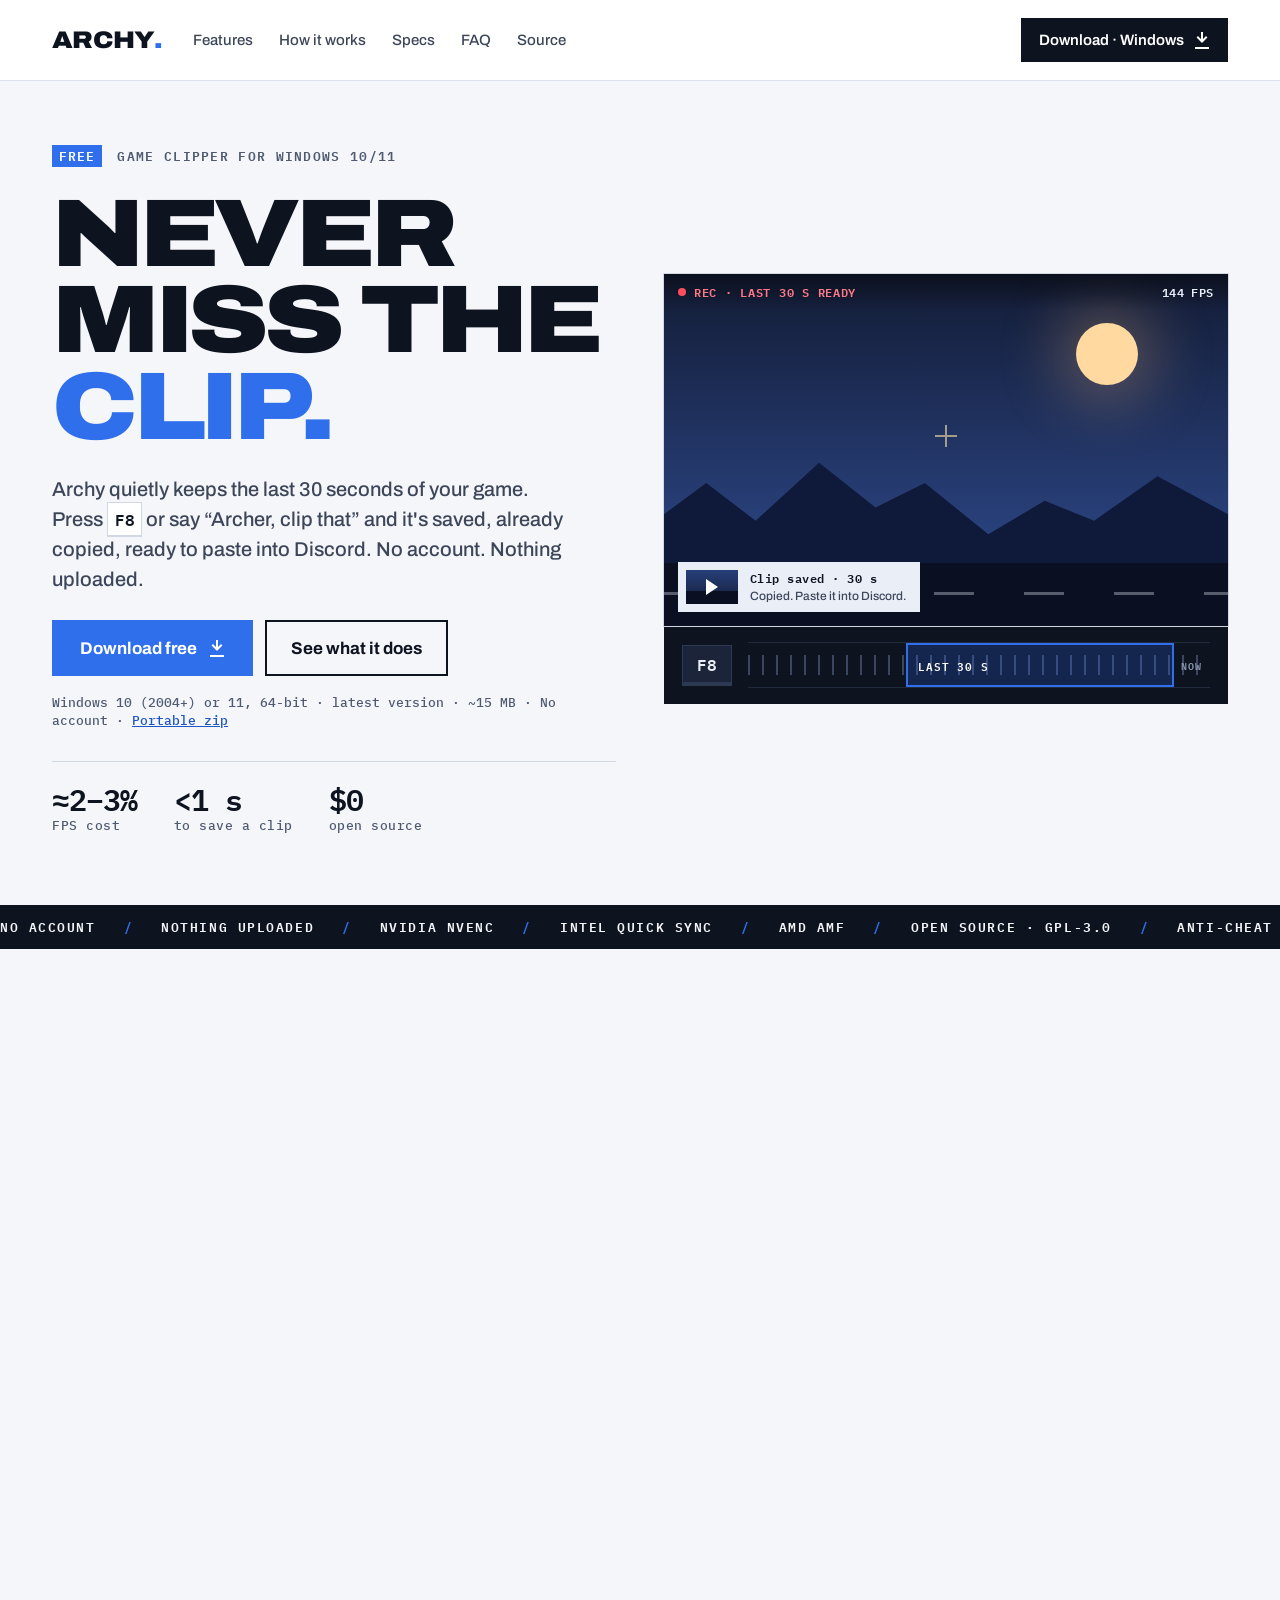
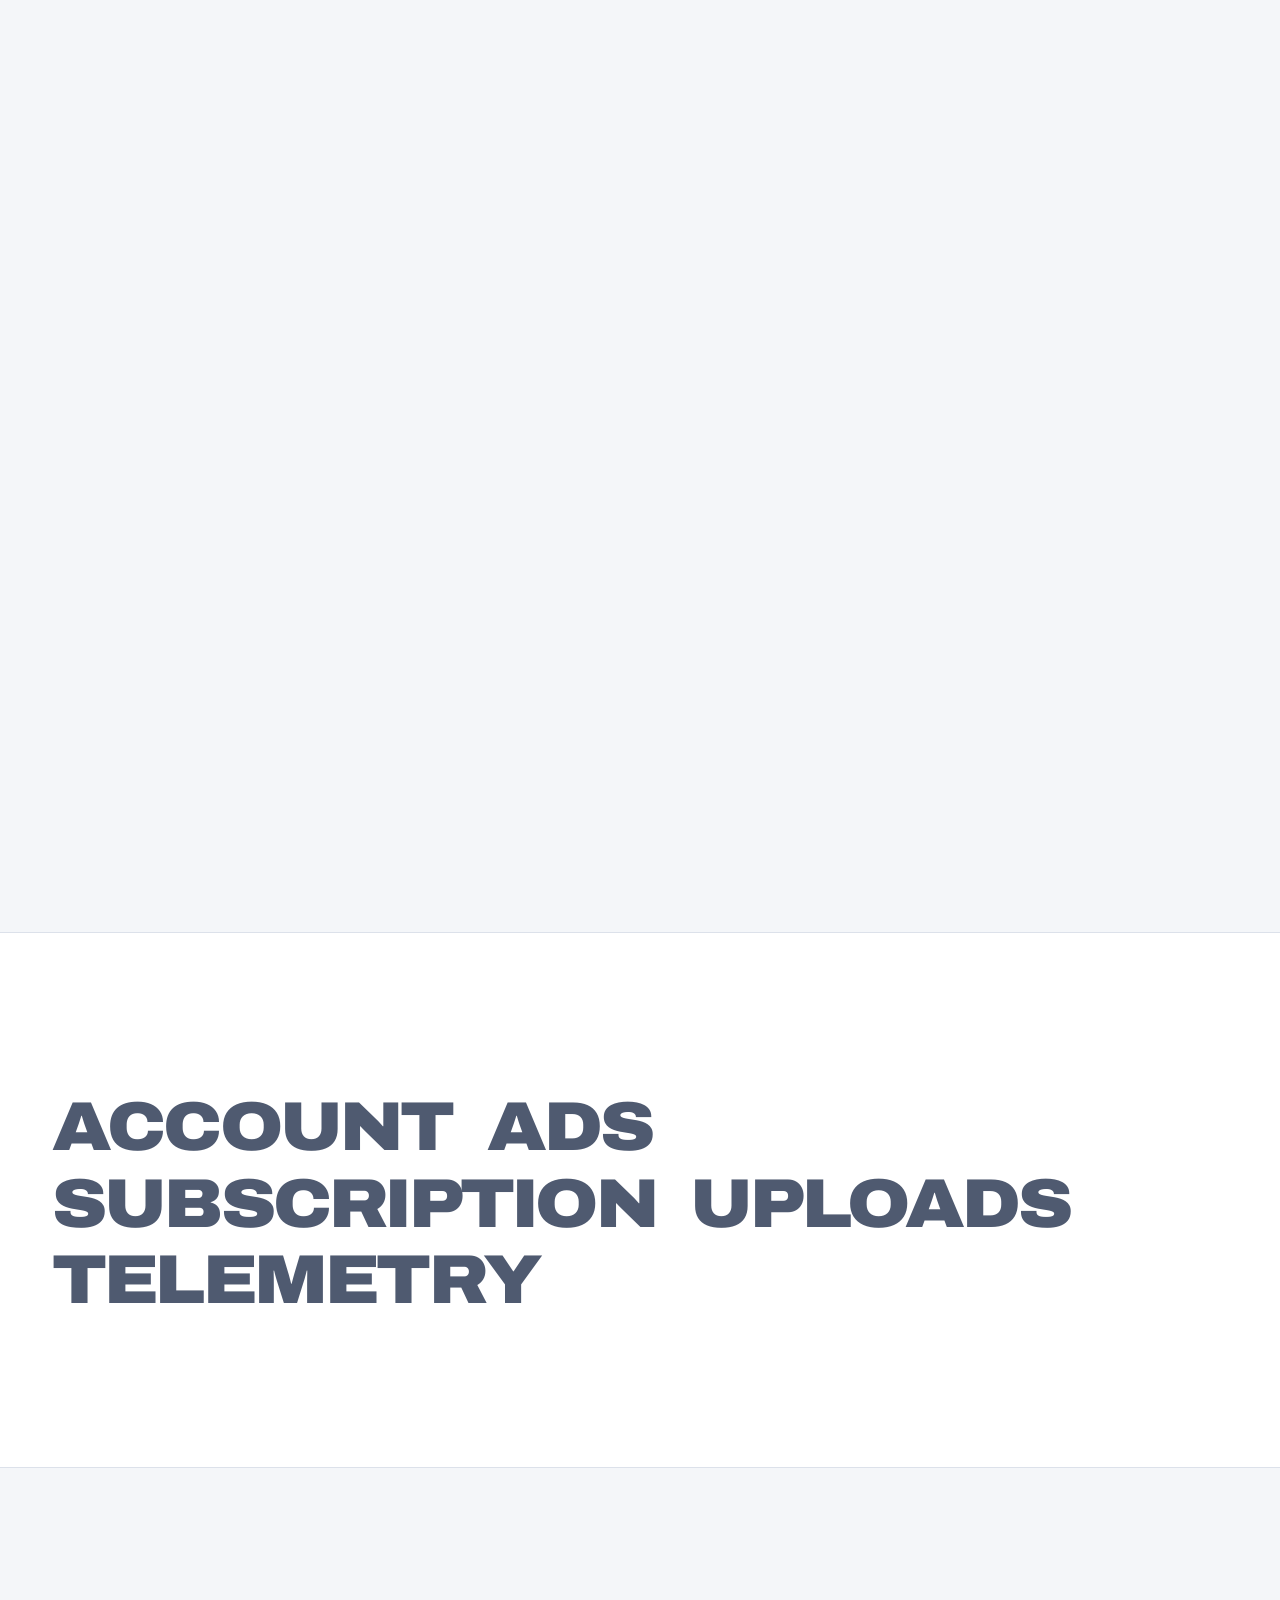
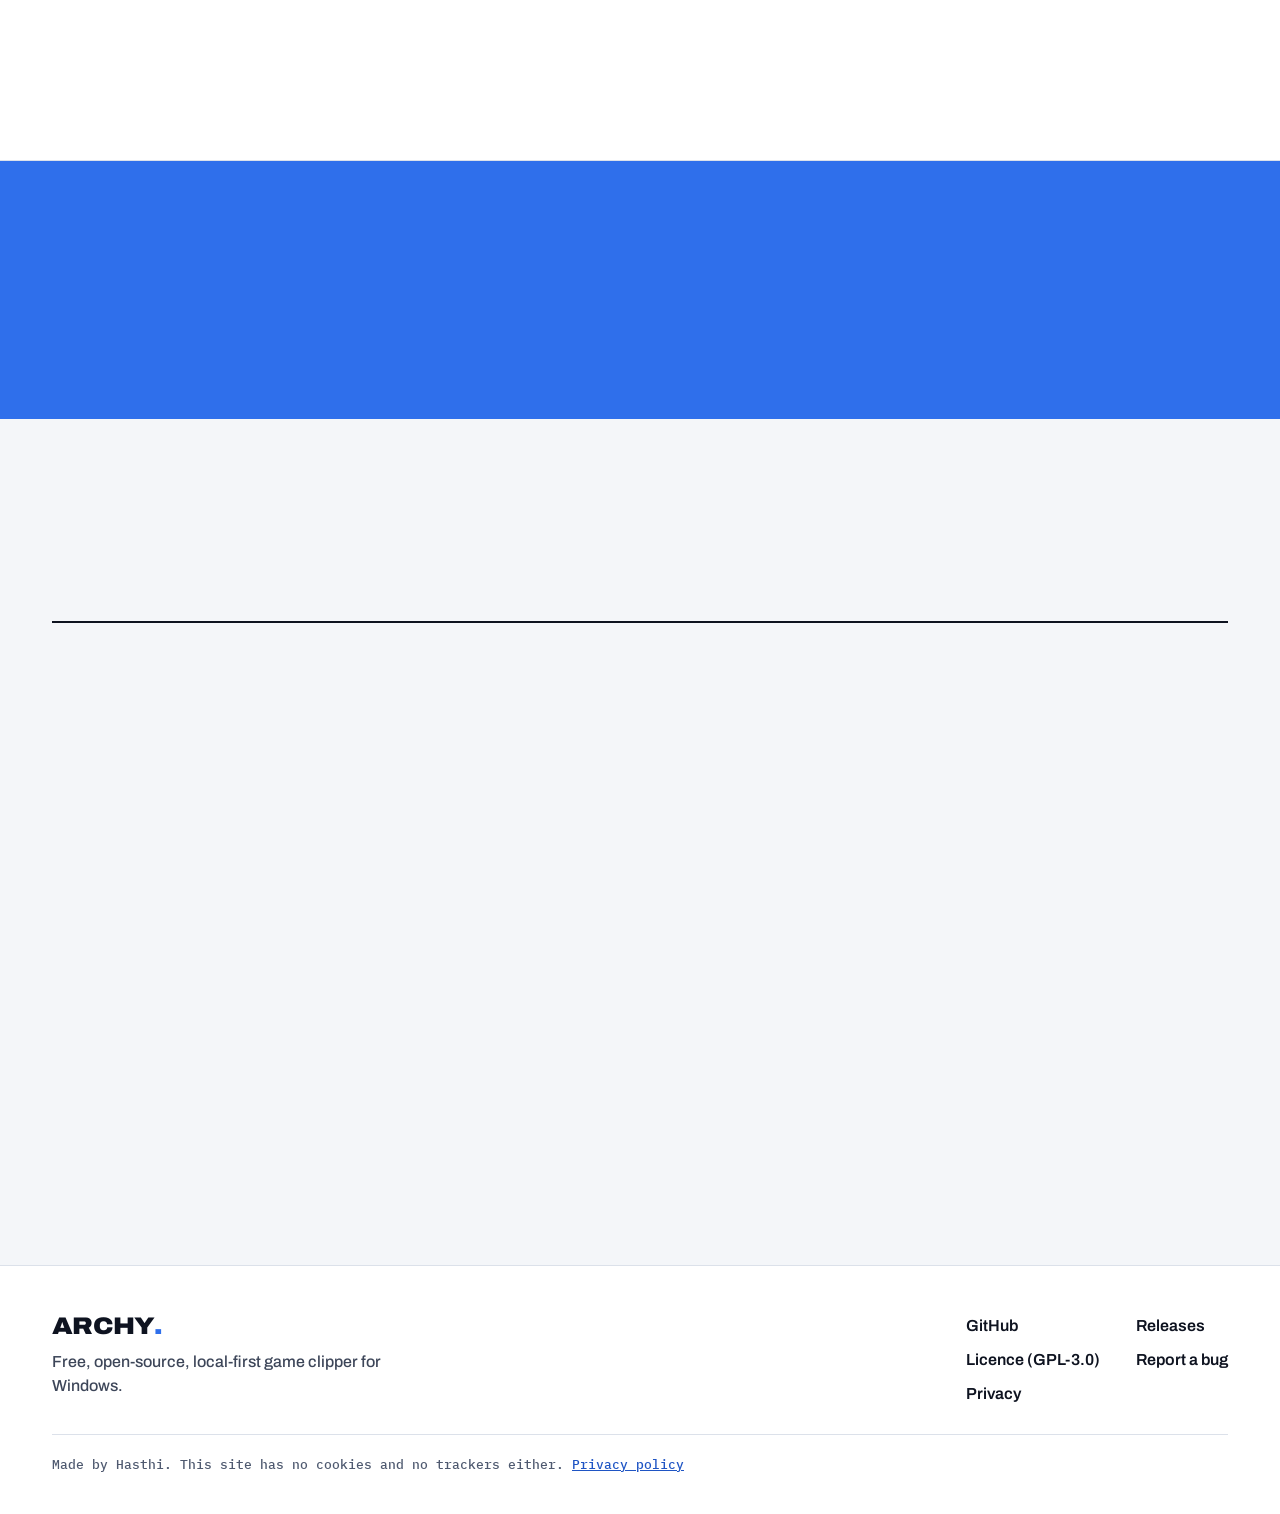
==== index.html @ 63e1d37c "Marketing rework: animated demo, bento features, latest-release download links" ====
<!doctype html>
<html lang="en">
<head>
<meta charset="utf-8">
<meta http-equiv="Content-Security-Policy" content="default-src 'none'; script-src 'self' 'sha256-3IkavdtO5Mq+YGf5caNuCgR/ZKGwYqYKxG7Av58xLno='; style-src 'self'; font-src 'self'; img-src 'self'; media-src 'self'; connect-src https://api.github.com; base-uri 'none'; form-action 'none'">
<meta name="referrer" content="strict-origin-when-cross-origin">
<meta name="viewport" content="width=device-width, initial-scale=1">
<title>Archy: free game clipper for Windows. Never miss the clip.</title>
<meta name="description" content="Archy keeps the last 30 seconds of your game ready to save. Press F8 or say “Archer, clip that”. Free and open source, no account, nothing uploaded, about 2–3% FPS cost.">
<link rel="canonical" href="https://hasthij.github.io/archy-site/">
<meta name="color-scheme" content="light dark">
<meta name="theme-color" content="#FFFFFF" media="(prefers-color-scheme: light)">
<meta name="theme-color" content="#0E1320" media="(prefers-color-scheme: dark)">
<link rel="icon" href="favicon.ico" sizes="any">
<link rel="icon" href="icon.png" type="image/png">
<link rel="apple-touch-icon" href="icon.png">
<meta property="og:type" content="website">
<meta property="og:site_name" content="Archy">
<meta property="og:title" content="Archy: never miss the clip">
<meta property="og:description" content="Free, open-source game clipper for Windows. Press F8 to save the last 30 seconds. No account, no uploads.">
<meta property="og:url" content="https://hasthij.github.io/archy-site/">
<meta property="og:image" content="https://hasthij.github.io/archy-site/og.png">
<meta property="og:image:width" content="1200">
<meta property="og:image:height" content="630">
<meta property="og:image:alt" content="ARCHY. Zero frames lost. Free game clipper for Windows.">
<meta name="twitter:card" content="summary_large_image">
<meta name="robots" content="index, follow">
<link rel="preload" href="fonts/archivo-latin-var.woff2" as="font" type="font/woff2" crossorigin>
<link rel="preload" href="fonts/ibm-plex-mono-latin-600.woff2" as="font" type="font/woff2" crossorigin>
<link rel="stylesheet" href="styles.css">
<script type="application/ld+json">{"@context":"https://schema.org","@type":"SoftwareApplication","name":"Archy","description":"Free, open-source, local-first game clipper for Windows. Press F8 or say a phrase to save the last 30 seconds of gameplay, encoded on the graphics chip's own video engine.","applicationCategory":"MultimediaApplication","operatingSystem":"Windows 10 version 2004 or newer, 64-bit","url":"https://hasthij.github.io/archy-site/","downloadUrl":"https://github.com/hasthij/Archy/releases/latest/download/Archy-Setup.exe","fileSize":"15MB","license":"https://www.gnu.org/licenses/gpl-3.0.html","isAccessibleForFree":true,"offers":{"@type":"Offer","price":"0","priceCurrency":"USD"},"author":{"@type":"Person","name":"Hasthi"},"codeRepository":"https://github.com/hasthij/Archy","image":"https://hasthij.github.io/archy-site/og.png"}</script>
<script src="main.js" defer></script>
</head>
<body>
<a class="skip" href="#main">Skip to content</a>

<header class="site-header">
  <div class="wrap site-header__inner">
    <a class="wordmark" href="#top" aria-label="Archy, back to top">ARCHY<span class="wordmark__dot">.</span></a>
    <nav class="site-nav" aria-label="Main">
      <a href="#features">Features</a>
      <a href="#steps">How it works</a>
      <a href="#specs">Specs</a>
      <a href="#faq">FAQ</a>
      <a href="https://github.com/hasthij/Archy">Source</a>
    </nav>
    <a class="btn btn--ink btn--sm" href="https://github.com/hasthij/Archy/releases/latest/download/Archy-Setup.exe">
      <span class="btn__label">Download<span class="hide-sm"> · Windows</span></span>
      <span class="btn__icon" aria-hidden="true"><svg viewBox="0 0 16 16"><path d="M8 2v8M4 6.5 8 10.5l4-4"/></svg><svg viewBox="0 0 16 16"><path d="M8 2v8M4 6.5 8 10.5l4-4"/></svg><i></i></span>
    </a>
  </div>
  <div class="progress" aria-hidden="true"></div>
</header>

<main id="main">

  <!-- Hero -->
  <section class="hero wrap" id="top" aria-labelledby="hero-title">
    <div class="hero__copy">
      <p class="eyebrow hero__in hero__in--1"><span class="pill">FREE</span> GAME CLIPPER FOR WINDOWS 10/11</p>
      <h1 class="hero__title" id="hero-title">
        <span class="line"><span>Never</span></span>
        <span class="line"><span>miss the</span></span>
        <span class="line"><span class="accent-text">clip.</span></span>
      </h1>
      <p class="hero__lede hero__in hero__in--2">Archy quietly keeps the last 30 seconds of your game. Press <kbd>F8</kbd> or say “Archer, clip that” and it's saved, already copied, ready to paste into Discord. No account. Nothing uploaded.</p>
      <div class="hero__actions hero__in hero__in--3">
        <a class="btn btn--accent btn--lg" href="https://github.com/hasthij/Archy/releases/latest/download/Archy-Setup.exe">
          <span class="btn__label">Download free</span>
          <span class="btn__icon" aria-hidden="true"><svg viewBox="0 0 16 16"><path d="M8 2v8M4 6.5 8 10.5l4-4"/></svg><svg viewBox="0 0 16 16"><path d="M8 2v8M4 6.5 8 10.5l4-4"/></svg><i></i></span>
        </a>
        <a class="btn btn--outline btn--lg" href="#features"><span class="btn__label">See what it does</span></a>
      </div>
      <p class="hero__meta hero__in hero__in--4">Windows 10 (2004+) or 11, 64-bit · <span data-latest="version">latest version</span> · <span data-latest="exe-size">~15 MB</span> · No account · <a href="https://github.com/hasthij/Archy/releases/latest" data-asset="zip">Portable zip</a> <span data-latest="zip-size"></span></p>
      <ul class="hero__proof hero__in hero__in--4" aria-label="At a glance">
        <li><b>≈2–3%</b><span>FPS cost</span></li>
        <li><b>&lt;1 s</b><span>to save a clip</span></li>
        <li><b>$0</b><span>open source</span></li>
      </ul>
    </div>

    <figure class="demo" data-live aria-labelledby="demo-caption">
      <div class="demo__screen">
        <div class="demo__game" aria-hidden="true">
          <div class="demo__sky"></div>
          <div class="demo__hills"><svg viewBox="0 0 800 120" preserveAspectRatio="none"><path d="M0 120V70l60-28 70 34 90-52 80 40 70-22 90 46 80-30 70 18 90-40 100 34V120Z"/></svg><svg viewBox="0 0 800 120" preserveAspectRatio="none"><path d="M0 120V70l60-28 70 34 90-52 80 40 70-22 90 46 80-30 70 18 90-40 100 34V120Z"/></svg></div>
          <div class="demo__floor"><i></i></div>
          <span class="demo__cross"></span>
        </div>
        <div class="demo__bar" aria-hidden="true">
          <span class="demo__rec"><i></i>REC · LAST 30 S READY</span>
          <span class="demo__fps"><span>14</span><span class="fps__roll"><span class="fps__col"><span>4</span><span>3</span><span>4</span><span>2</span><span>4</span></span></span> FPS</span>
        </div>
        <i class="demo__flash" aria-hidden="true"></i>
        <div class="demo__toast" aria-hidden="true">
          <span class="demo__thumb"><i></i></span>
          <span class="demo__toast-text"><b>Clip saved · 30 s</b><span>Copied. Paste it into Discord.</span></span>
        </div>
      </div>
      <div class="demo__rail" aria-hidden="true">
        <span class="demo__key"><kbd>F8</kbd></span>
        <div class="demo__buffer">
          <div class="demo__ticks"></div>
          <span class="demo__window"><span>LAST 30 S</span></span>
          <span class="demo__now">NOW</span>
        </div>
      </div>
      <figcaption id="demo-caption" class="sr-only">Animation: a game runs at about 144 FPS while Archy keeps the last 30 seconds in memory. Pressing F8 saves those seconds as a clip and copies it, ready to paste into Discord.</figcaption>
    </figure>
  </section>

  <!-- Ticker -->
  <div class="ticker" aria-hidden="true" data-live>
    <div class="ticker__track">
      <span>NO ACCOUNT</span><span>NOTHING UPLOADED</span><span>NVIDIA NVENC</span><span>INTEL QUICK SYNC</span><span>AMD AMF</span><span>OPEN SOURCE · GPL-3.0</span><span>ANTI-CHEAT SAFE</span><span>UP TO 144 FPS</span>
      <span>NO ACCOUNT</span><span>NOTHING UPLOADED</span><span>NVIDIA NVENC</span><span>INTEL QUICK SYNC</span><span>AMD AMF</span><span>OPEN SOURCE · GPL-3.0</span><span>ANTI-CHEAT SAFE</span><span>UP TO 144 FPS</span>
    </div>
  </div>

  <!-- Features -->
  <section class="wrap section" id="features" aria-labelledby="features-title">
    <div class="section__head" data-reveal>
      <p class="eyebrow">WHAT YOU GET</p>
      <h2 class="section__title" id="features-title">Everything a clipper should do. <span class="muted">Nothing it shouldn't.</span></h2>
    </div>

    <div class="bento">
      <!-- Performance -->
      <article class="card card--dark card--wide" data-reveal data-live>
        <div class="card__copy">
          <p class="eyebrow eyebrow--dark">PERFORMANCE</p>
          <h3 class="card__title">Zero frames lost.</h3>
          <p>Archy records on your graphics chip's own video engine (NVIDIA NVENC, Intel Quick Sync or AMD AMF), keeps off the cores your game uses, and records nothing when no game is running.</p>
          <p class="stat"><b>≈2–3%</b><span>FPS cost, measured in Roblox on an Intel iGPU</span></p>
        </div>
        <div class="trace" aria-hidden="true">
          <svg class="trace__lines" viewBox="0 0 560 150" preserveAspectRatio="none">
            <line class="trace__grid" x1="0" y1="37.5" x2="560" y2="37.5"/>
            <line class="trace__grid" x1="0" y1="112.5" x2="560" y2="112.5"/>
            <polyline class="trace__alone" points="0,66.0 10,70.8 20,69.2 30,62.5 40,62.2 50,62.5 60,67.6 70,63.2 80,70.5 90,69.6 100,75.3 110,73.7 120,63.5 130,66.0 140,64.1 150,70.5 160,69.2 170,62.5 180,71.2 190,66.0 200,68.0 210,72.8 220,65.1 230,68.9 240,71.8 250,75.3 260,67.3 270,63.8 280,62.2 290,72.4 300,74.0 310,71.5 320,69.9 330,73.4 340,68.3 350,62.5 360,70.5 370,73.1 380,67.0 390,61.9 400,63.8 410,62.5 420,63.5 430,67.0 440,62.8 450,69.2 460,73.1 470,65.4 480,66.7 490,75.0 500,64.1 510,64.8 520,69.9 530,61.6 540,66.7 550,75.0 560,68.9"/>
            <polyline class="trace__archy" points="0,77.9 10,81.7 20,82.4 30,76.9 40,76.0 50,73.7 60,84.6 70,75.6 80,88.1 90,83.3 100,86.2 110,86.5 120,75.0 130,82.7 140,79.2 150,84.0 160,80.4 170,74.7 180,84.9 190,81.1 200,80.8 210,88.8 220,80.1 230,86.2 240,84.6 250,86.8 260,84.0 270,77.9 280,77.9 290,87.2 300,86.8 310,86.5 320,83.6 330,91.3 340,84.0 350,78.5 360,88.8 370,85.9 380,82.7 390,76.0 400,75.3 410,78.8 420,76.0 430,84.3 440,76.6 450,86.5 460,90.4 470,79.2 480,84.0 490,86.8 500,76.3 510,79.2 520,82.4 530,75.3 540,81.7 550,91.0 560,84.3"/>
          </svg>
          <div class="trace__cover"><i class="trace__scan"></i></div>
          <div class="trace__legend"><span><i class="key key--alone"></i>Game alone</span><span><i class="key key--archy"></i>With Archy recording</span></div>
        </div>
      </article>

      <!-- Voice -->
      <article class="card" data-reveal data-live>
        <p class="eyebrow">VOICE CLIPPING</p>
        <h3 class="card__title">Hands busy? Just say it.</h3>
        <div class="voice" aria-hidden="true">
          <div class="voice__wave"><i></i><i></i><i></i><i></i><i></i><i></i><i></i><i></i><i></i><i></i><i></i><i></i><i></i><i></i></div>
          <p class="voice__words"><span>“Archer,</span> <span>clip</span> <span>that”</span></p>
          <span class="voice__ok">HEARD · CLIP SAVED</span>
        </div>
        <p>On-device keyword spotting that calibrates to how <em>you</em> say it, with a live test and a confidence rating. Your voice never leaves your PC.</p>
      </article>

      <!-- Audio -->
      <article class="card" data-reveal data-live>
        <p class="eyebrow">AUDIO</p>
        <h3 class="card__title">Every sound on its own track.</h3>
        <ul class="meters" aria-label="Audio tracks">
          <li><span>Everything</span><i></i></li>
          <li><span>Game</span><i></i></li>
          <li><span>Discord</span><i></i></li>
          <li><span>Your mic</span><i></i></li>
          <li><span>Other apps</span><i></i></li>
        </ul>
        <p>Game, Discord, your mic and other apps are saved separately, so you can turn your friends down later without losing the game.</p>
      </article>

      <!-- Discord -->
      <article class="card" data-reveal data-live>
        <p class="eyebrow">DISCORD-READY</p>
        <h3 class="card__title">Paste it straight in.</h3>
        <div class="size" aria-hidden="true">
          <div class="size__row"><span>clip.mp4</span><span class="size__num"><span class="size__a">19 MB</span><span class="size__b">≤ 10 MB</span></span></div>
          <div class="size__bar"><i></i><span class="size__limit"></span></div>
          <span class="size__btn">Discord copy</span>
        </div>
        <p>Every new clip is copied the moment it saves. Too big for Discord's free 10 MB limit? One click makes a copy that fits.</p>
      </article>

      <!-- Fullscreen -->
      <article class="card" data-reveal data-live>
        <p class="eyebrow">CAPTURE</p>
        <h3 class="card__title">Even exclusive fullscreen.</h3>
        <div class="cap" aria-hidden="true">
          <span class="cap__auto">AUTO</span>
          <span class="cap__opts"><span class="cap__a">Windows Graphics Capture</span><span class="cap__b">Desktop Duplication</span></span>
        </div>
        <p>Auto picks the right capture for each game, including exclusive-fullscreen ones like Minecraft, and stays with the game when you alt-tab.</p>
      </article>

      <!-- Editor -->
      <article class="card card--wide card--editor" data-reveal data-live>
        <div class="card__copy">
          <p class="eyebrow">BUILT-IN EDITOR</p>
          <h3 class="card__title">Trim it, caption it, send it.</h3>
          <p>Cut out the waiting, split and rearrange parts, add text, images, drawings or music, balance each audio source, then export an MP4, GIF or MP3, or copy it to the clipboard. With undo, of course.</p>
        </div>
        <div class="tl" aria-hidden="true">
          <div class="tl__ruler"><span>0:00</span><span>0:10</span><span>0:20</span><span>0:30</span></div>
          <div class="tl__track tl__track--video"><span class="tl__clip"><i class="tl__handle"></i><i class="tl__handle tl__handle--r"></i></span></div>
          <div class="tl__track"><span class="tl__item tl__item--text">TEXT · “1v4 CLUTCH”</span></div>
          <div class="tl__track"><span class="tl__item tl__item--music">MUSIC</span></div>
          <i class="tl__head"></i>
          <div class="tl__export"><span>MP4</span><span>GIF</span><span>MP3</span><span>COPY</span></div>
        </div>
      </article>

      <!-- Private -->
      <article class="card" data-reveal>
        <p class="eyebrow">PRIVATE</p>
        <h3 class="card__title">Yours alone. Anti-cheat safe.</h3>
        <svg class="card__icon" viewBox="0 0 48 48" aria-hidden="true"><rect x="9" y="21" width="30" height="21"/><path d="M16 21v-6a8 8 0 0 1 16 0v6"/><path class="card__icon-dot" d="M24 29v6"/></svg>
        <p>No account, no server, no telemetry. Clips land in your Videos folder as ordinary MP4s. The only network use is an optional update check against GitHub. Nothing is ever injected into a game, so anti-cheat has nothing to object to.</p>
      </article>

    </div>
  </section>

  <!-- No list -->
  <section class="nolist band band--white" aria-labelledby="no-title">
    <div class="wrap nolist__inner">
      <h2 class="nolist__lead" id="no-title" data-reveal>Free means free.</h2>
      <ul class="nolist__words" data-reveal-group>
        <li><s>Account</s></li>
        <li><s>Ads</s></li>
        <li><s>Subscription</s></li>
        <li><s>Uploads</s></li>
        <li><s>Telemetry</s></li>
      </ul>
      <p class="nolist__note" data-reveal>None of it. Archy is open source under GPL-3.0, so you can read every line or <a href="https://github.com/hasthij/Archy">build it yourself</a>.</p>
    </div>
  </section>

  <!-- How it works -->
  <section class="wrap section" id="steps" aria-labelledby="steps-title">
    <div class="section__head" data-reveal>
      <p class="eyebrow">HOW IT WORKS</p>
      <h2 class="section__title" id="steps-title">Three steps. One key.</h2>
    </div>
    <ol class="steps">
      <li class="step" data-reveal>
        <span class="step__num" aria-hidden="true"><span class="step__outline">01</span><span class="step__fill"><span>01</span></span></span>
        <h3>Open a game</h3>
        <p>Archy starts keeping the last moments as soon as a game from your list is open, and stops when it closes. Nothing runs the rest of the time.</p>
        <video class="shot" muted loop playsinline preload="none" poster="media/step-record.webp" width="750" height="600" aria-label="Illustration: Archy recording a game on the GPU encoder, with a rolling buffer of the last seconds"><source src="media/step-record.mp4" type="video/mp4"></video>
      </li>
      <li class="step" data-reveal>
        <span class="step__num" aria-hidden="true"><span class="step__outline">02</span><span class="step__fill"><span>02</span></span></span>
        <h3>Hit <kbd>F8</kbd>, or just say it</h3>
        <p>The last 30 seconds (or 60 with <kbd>Shift</kbd>+<kbd>F8</kbd>) are saved as an MP4 in well under a second. Or say “Archer, clip that”.</p>
        <video class="shot" muted loop playsinline preload="none" poster="media/step-voice.webp" width="750" height="600" aria-label="Illustration: Archy hears “clip that” and shows a Clip saved notice for the last 30 seconds"><source src="media/step-voice.mp4" type="video/mp4"></video>
      </li>
      <li class="step" data-reveal>
        <span class="step__num" aria-hidden="true"><span class="step__outline">03</span><span class="step__fill"><span>03</span></span></span>
        <h3>Trim it, send it</h3>
        <p>It's already on your clipboard. Or open it in the editor first, cut it down, add text or music, and export a video, GIF or MP3.</p>
        <video class="shot" muted loop playsinline preload="none" poster="media/step-edit.webp" width="750" height="600" aria-label="Illustration: the Archy editor trimming a clip and exporting it"><source src="media/step-edit.mp4" type="video/mp4"></video>
      </li>
    </ol>
  </section>

  <!-- Specs -->
  <section class="band band--white" id="specs" aria-labelledby="specs-title">
    <div class="wrap section">
      <div class="section__head" data-reveal>
        <p class="eyebrow">THE DETAILS</p>
        <h2 class="section__title" id="specs-title">Specs</h2>
      </div>
      <dl class="specs" data-reveal-group>
        <div class="spec"><dt>ENCODING</dt><dd>NVIDIA NVENC, Intel Quick Sync or AMD AMF, on your graphics chip's own video engine</dd></div>
        <div class="spec"><dt>FORMATS</dt><dd>H.264, HEVC or AV1 in MP4 · 360p to 1440p · 24 to 144 fps</dd></div>
        <div class="spec"><dt>FILE SIZE</dt><dd>About 19 MB per 30 s clip at 720p, or a Discord quality that fits the 10 MB limit</dd></div>
        <div class="spec"><dt>HOTKEYS</dt><dd><kbd>F8</kbd> saves the last 30 s, <kbd>Shift</kbd>+<kbd>F8</kbd> the last 60 s · every key, phrase and length can be changed</dd></div>
        <div class="spec"><dt>VOICE</dt><dd>“Archer, clip that” or “Archer, clip the last minute” · on-device, calibrates to your voice</dd></div>
        <div class="spec"><dt>AUDIO</dt><dd>Everything you heard, plus the game, Discord, your mic and other apps on their own tracks</dd></div>
        <div class="spec"><dt>CAPTURE</dt><dd>Game window or whole screen · Windows Graphics Capture, or Desktop Duplication for exclusive fullscreen · nothing injected</dd></div>
        <div class="spec"><dt>EDITOR</dt><dd>Trim, split, rearrange, text, images, drawings, music, per-source volume, undo · export MP4, GIF or MP3, or copy</dd></div>
        <div class="spec"><dt>PRIVACY</dt><dd>No account, no uploads, no telemetry · checks GitHub for updates only if you let it</dd></div>
        <div class="spec"><dt>SYSTEM</dt><dd>Windows 10 version 2004 or newer, or Windows 11, 64-bit · installs without admin rights</dd></div>
      </dl>
    </div>
  </section>

  <!-- CTA band -->
  <section class="cta" aria-labelledby="cta-title">
    <div class="wrap cta__inner">
      <h2 class="cta__title" id="cta-title" data-reveal>
        <span class="line"><span>Clip it.</span></span>
        <span class="line"><span>Keep playing.</span></span>
      </h2>
      <div class="cta__side" data-reveal>
        <a class="btn btn--white btn--xl" href="https://github.com/hasthij/Archy/releases/latest/download/Archy-Setup.exe">
          <span class="btn__label">Download Archy</span>
          <span class="btn__icon" aria-hidden="true"><svg viewBox="0 0 16 16"><path d="M8 2v8M4 6.5 8 10.5l4-4"/></svg><svg viewBox="0 0 16 16"><path d="M8 2v8M4 6.5 8 10.5l4-4"/></svg><i></i></span>
        </a>
        <p class="cta__meta">Free · Open source (GPL-3.0) · ~15 MB installer</p>
      </div>
    </div>
  </section>

  <!-- FAQ -->
  <section class="wrap section" id="faq" aria-labelledby="faq-title">
    <div class="section__head" data-reveal>
      <p class="eyebrow">QUESTIONS</p>
      <h2 class="section__title" id="faq-title">FAQ</h2>
    </div>
    <div class="faq" data-reveal-group>
      <details class="qa">
        <summary>Is it safe with anti-cheat?</summary>
        <div class="qa__a"><p>Archy never injects anything into a game. It records with Windows' own capture (Windows Graphics Capture, or Desktop Duplication for exclusive-fullscreen games), which reads the picture from the outside, so it's safe to run alongside anti-cheat.</p></div>
      </details>
      <details class="qa">
        <summary>Will it slow my game down?</summary>
        <div class="qa__a"><p>Barely. Archy encodes on the graphics chip's own video engine instead of the parts that draw your game, keeps to efficiency cores at low priority, and records nothing when no game is open. Measured in Roblox on an Intel iGPU, the cost was about 2–3% FPS.</p></div>
      </details>
      <details class="qa">
        <summary>Which graphics cards does it work with?</summary>
        <div class="qa__a"><p>NVIDIA (NVENC), Intel (Quick Sync) and AMD (AMF), including integrated graphics.</p></div>
      </details>
      <details class="qa">
        <summary>Does it work with fullscreen games like Minecraft?</summary>
        <div class="qa__a"><p>Yes. The capture method is set to Auto: exclusive-fullscreen games are recorded with Desktop Duplication, everything else with Windows Graphics Capture. You can force either one, and Archy suggests switching if a game's clip freezes or the cursor is missing.</p></div>
      </details>
      <details class="qa">
        <summary>Where do my clips go? Does it upload anything?</summary>
        <div class="qa__a"><p>Clips are saved to <code>Videos\Archy</code> as ordinary MP4 files (you can pick another folder). Nothing is uploaded and there's no account; voice clipping runs on your PC too. The only network use is an optional update check against GitHub.</p></div>
      </details>
      <details class="qa">
        <summary>What does the installer download?</summary>
        <div class="qa__a"><p>The installer is about 15 MB and installs just for you, so it doesn't need admin rights. While it runs it fetches the voice engine (about 24 MB) and the editor's video tools (FFmpeg, about 100 MB). You need Windows 10 version 2004 or newer, or Windows 11, 64-bit.</p></div>
      </details>
      <details class="qa">
        <summary>Why does Windows warn me about the installer?</summary>
        <div class="qa__a"><p>The installer isn't code-signed. A code-signing certificate costs hundreds of dollars every year, which is a lot for a free hobby project, so Windows SmartScreen doesn't recognise Archy yet and may show “Windows protected your PC”. Click <strong>More info</strong>, then <strong>Run anyway</strong>. If the exe is blocked or deleted anyway, get the <a href="https://github.com/hasthij/Archy/releases/latest" data-asset="zip">zip</a>: it holds the installer plus a portable folder (run <code>archy.exe</code>, no install). Only download Archy from its GitHub releases; the full source is there too, so you can read it or build it yourself.</p></div>
      </details>
      <details class="qa">
        <summary>Is it really free?</summary>
        <div class="qa__a"><p>Yes. Archy is open source under the GPL-3.0 licence. No ads, no subscription, no account. The code is on <a href="https://github.com/hasthij/Archy">GitHub</a>.</p></div>
      </details>
    </div>
  </section>

</main>

<footer class="site-footer">
  <div class="wrap site-footer__inner">
    <div class="site-footer__brand">
      <a class="wordmark" href="#top" aria-label="Archy, back to top">ARCHY<span class="wordmark__dot">.</span></a>
      <p>Free, open-source, local-first game clipper for Windows.</p>
    </div>
    <ul class="site-footer__links">
      <li><a href="https://github.com/hasthij/Archy">GitHub</a></li>
      <li><a href="https://github.com/hasthij/Archy/releases">Releases</a></li>
      <li><a href="https://github.com/hasthij/Archy/blob/main/LICENSE">Licence (GPL-3.0)</a></li>
      <li><a href="https://github.com/hasthij/Archy/issues">Report a bug</a></li>
      <li><a href="privacy.html">Privacy</a></li>
    </ul>
    <p class="site-footer__small">Made by Hasthi. This site has no cookies and no trackers either. <a href="privacy.html">Privacy policy</a></p>
  </div>
</footer>

<dialog class="dl" id="dl-thanks" aria-labelledby="dl-title">
  <p class="eyebrow">Download started</p>
  <h2 class="dl__title" id="dl-title">Thanks for downloading.</h2>
  <p>Archy-Setup.exe should be in your Downloads folder. Run it to install.</p>
  <div class="dl__warns">
    <div class="dl__col">
      <p class="dl__warn"><strong>Windows may say “Windows protected your PC”.</strong> That's SmartScreen: the installer isn't code-signed, because a code-signing certificate costs hundreds of dollars every year, which is a lot for a free hobby project. Click <strong>More info</strong>, then <strong>Run anyway</strong>.</p>
      <a class="btn btn--accent btn--sm" href="https://github.com/hasthij/Archy/releases/latest/download/Archy-Setup.exe" data-no-thanks><span class="btn__label">Download exe again</span></a>
    </div>
    <div class="dl__col">
      <p class="dl__warn"><strong>Exe blocked or deleted by Windows or your antivirus?</strong> Get the zip (<span data-latest="zip-size">about 190 MB</span>, works offline) instead: unzip it, then run <code>Archy-Setup.exe</code>, or open the <code>Portable</code> folder and run <code>archy.exe</code> with no install at all.</p>
      <a class="btn btn--outline btn--sm" href="https://github.com/hasthij/Archy/releases/latest" data-asset="zip" data-no-thanks><span class="btn__label">Download zip (portable)</span></a>
    </div>
  </div>
  <p class="dl__small"><span data-latest="version">Latest version</span> · <a href="https://github.com/hasthij/Archy/releases/latest">Release notes</a></p>
  <button class="btn btn--ink btn--sm dl__close" type="button"><span class="btn__label">Got it</span></button>
</dialog>
</body>
</html>
---- styles.css ----
/* Archy — "Zero frames lost"
   Static, no build step. Motion uses transform/opacity only. */

@font-face {
  font-family: "Archivo";
  src: url("fonts/archivo-latin-var.woff2") format("woff2");
  font-weight: 100 900;
  font-stretch: 62% 125%;
  font-display: swap;
}
@font-face {
  font-family: "IBM Plex Mono";
  src: url("fonts/ibm-plex-mono-latin-500.woff2") format("woff2");
  font-weight: 500;
  font-display: swap;
}
@font-face {
  font-family: "IBM Plex Mono";
  src: url("fonts/ibm-plex-mono-latin-600.woff2") format("woff2");
  font-weight: 600;
  font-display: swap;
}

/* Metric-matched fallbacks: while the woff2 loads (or if it never does),
   local fonts are resized to Archivo / Plex Mono metrics so nothing jumps. */
@font-face {
  font-family: "Archivo Fallback";
  src: local("Arial"), local("Helvetica Neue"), local("Helvetica");
  size-adjust: 104%;
  ascent-override: 84%;
  descent-override: 20%;
  line-gap-override: 0%;
}
@font-face {
  font-family: "Plex Mono Fallback";
  src: local("Consolas"), local("Menlo"), local("Courier New");
  size-adjust: 109%;
  ascent-override: 94%;
  descent-override: 25%;
  line-gap-override: 0%;
}

/* ---------- Tokens ---------- */
:root {
  --page: #F4F6F9;
  --band: #FFFFFF;
  --ink: #0E1320;
  --body: #3D4659;
  --label: #4F5A70;
  --rule: #DCE1EA;
  --rule-2: #D2D8E3;
  --accent: #2F6FEB;
  --accent-deep: #1F55C4;
  --link: #1F55C4;
  --link-hover: #163C8F;
  --on-accent: #FFFFFF;
  --shot-bg: #F4F6F9;

  --btn-ink-bg: #0E1320;
  --btn-ink-fg: #FFFFFF;

  --hud-bg: #0E1320;
  --hud-text: #E9EEF7;
  --hud-caption: #B9C3D6;
  --hud-muted: #8B96AD;
  --hud-rule: #222B3D;
  --hud-alone: #6B7690;
  --rec: #FF4D5E;
  --rec-text: #FF7A86;

  --sans: "Archivo", "Archivo Fallback", "Segoe UI", system-ui, -apple-system, sans-serif;
  --mono: "IBM Plex Mono", "Plex Mono Fallback", ui-monospace, "Cascadia Mono", Consolas, monospace;

  --ease-out: cubic-bezier(.16, 1, .3, 1);
  --ease-io: cubic-bezier(.65, 0, .35, 1);
  --gutter: 32px;
}

@media (prefers-color-scheme: dark) {
  :root {
    --page: #090C14;
    --band: #0E1320;
    --ink: #E9EEF7;
    --body: #B9C3D6;
    --label: #8B96AD;
    --rule: #222B3D;
    --rule-2: #222B3D;
    --link: #8AB0FF;
    --link-hover: #B5CDFF;
    --shot-bg: #090C14;
    --accent-deep: #1F55C4;

    --btn-ink-bg: #E9EEF7;
    --btn-ink-fg: #0E1320;

    --hud-bg: #121828;
  }
}

/* ---------- Base ---------- */
*, *::before, *::after { box-sizing: border-box; }
html { -webkit-text-size-adjust: 100%; scroll-behavior: smooth; scroll-padding-top: 88px; }
body {
  margin: 0;
  background: var(--page);
  color: var(--ink);
  font: 500 16px/1.5 var(--sans);
  text-rendering: optimizeLegibility;
  -webkit-font-smoothing: antialiased;
}
h1, h2, h3, p, dl, dd, ol, ul, figure { margin: 0; }
ol, ul { padding: 0; list-style: none; }
a { color: var(--link); }
a:hover { color: var(--link-hover); }
:focus-visible { outline: 3px solid var(--accent); outline-offset: 3px; }
kbd {
  font: 600 .82em/1 var(--mono);
  padding: .18em .42em .14em;
  border: 1px solid var(--rule-2);
  border-bottom-width: 2px;
  background: var(--band);
  color: var(--ink);
  white-space: nowrap;
}

.wrap { max-width: 1240px; margin: 0 auto; padding-left: var(--gutter); padding-right: var(--gutter); }
.sr-only {
  position: absolute; width: 1px; height: 1px; padding: 0; margin: -1px;
  overflow: hidden; clip: rect(0 0 0 0); white-space: nowrap; border: 0;
}
.skip {
  position: absolute; left: 12px; top: 12px; z-index: 100;
  padding: 10px 14px; background: var(--ink); color: var(--page);
  font-weight: 700; text-decoration: none;
  transform: translateY(-160%);
}
.skip:focus { transform: none; color: var(--page); }

.eyebrow {
  font: 600 13px/1.3 var(--mono);
  letter-spacing: .1em;
  color: var(--label);
}
.accent-text { color: var(--accent); }

/* ---------- Buttons ---------- */
.btn {
  --btn-bg: var(--ink);
  --btn-fg: #fff;
  --btn-sweep: var(--accent);
  --btn-fg-hover: var(--btn-fg);
  position: relative;
  isolation: isolate;
  overflow: hidden;
  display: inline-flex;
  align-items: center;
  gap: 12px;
  height: 56px;
  padding: 0 26px;
  background: var(--btn-bg);
  color: var(--btn-fg);
  font: 700 17px/1 var(--sans);
  text-decoration: none;
  white-space: nowrap;
  transition: color .3s var(--ease-out), transform .15s var(--ease-out);
}
.btn::before {
  content: "";
  position: absolute; inset: 0; z-index: -1;
  background: var(--btn-sweep);
  transform: scaleX(0);
  transform-origin: right center;
  transition: transform .45s var(--ease-out);
}
.btn:hover { color: var(--btn-fg-hover); }
.btn:hover::before, .btn:focus-visible::before { transform: scaleX(1); transform-origin: left center; }
.btn:active { transform: translateY(1px) scale(.985); }

.btn__icon {
  position: relative;
  width: 16px; height: 18px;
  overflow: hidden;
  flex: none;
}
.btn__icon svg {
  position: absolute; left: 0; top: 0;
  width: 16px; height: 16px;
  fill: none; stroke: currentColor; stroke-width: 2; stroke-linecap: square;
  transition: transform .42s var(--ease-out);
}
.btn__icon svg + svg { transform: translateY(-120%); }
.btn__icon i {
  position: absolute; left: 1px; right: 1px; bottom: 0;
  height: 2px; background: currentColor;
}
.btn:hover .btn__icon svg:first-child, .btn:focus-visible .btn__icon svg:first-child { transform: translateY(120%); }
.btn:hover .btn__icon svg + svg, .btn:focus-visible .btn__icon svg + svg { transform: translateY(0); transition-delay: .06s; }

.btn--sm { height: 44px; padding: 0 18px; font: 600 15px/1 var(--sans); gap: 10px; }
.btn--lg { height: 56px; padding: 0 28px; }
.btn--xl { height: 60px; padding: 0 32px; font-size: 18px; }

.btn--ink { --btn-bg: var(--btn-ink-bg); --btn-fg: var(--btn-ink-fg); --btn-sweep: var(--accent); --btn-fg-hover: #fff; }
.btn--accent { --btn-bg: var(--accent); --btn-fg: var(--on-accent); --btn-sweep: #0E1320; }
.btn--white { --btn-bg: #FFFFFF; --btn-fg: #0E1320; --btn-sweep: #0E1320; --btn-fg-hover: #FFFFFF; }
.btn--white:focus-visible { outline-color: #FFFFFF; }
.btn--outline {
  --btn-bg: transparent; --btn-fg: var(--ink); --btn-sweep: var(--ink); --btn-fg-hover: var(--page);
  box-shadow: inset 0 0 0 2px var(--ink);
  padding: 0 26px;
}
.btn--outline::before { transform: scaleY(0); transform-origin: center bottom; }
.btn--outline:hover::before, .btn--outline:focus-visible::before { transform: scaleY(1); transform-origin: center bottom; }

@media (prefers-color-scheme: dark) {
  .btn--accent { --btn-sweep: #E9EEF7; --btn-fg-hover: #0E1320; }
}

/* ---------- Header ---------- */
.site-header {
  position: sticky; top: 0; z-index: 20;
  background: var(--band);
  border-bottom: 1px solid var(--rule);
}
.site-header__inner {
  display: flex; flex-wrap: wrap; align-items: center;
  gap: 14px 30px;
  padding-top: 18px; padding-bottom: 18px;
}
.wordmark {
  font: 900 24px/1 var(--sans);
  font-stretch: 112%;
  letter-spacing: -.03em;
  color: var(--ink);
  text-decoration: none;
}
.wordmark:hover { color: var(--ink); }
.wordmark__dot { color: var(--accent); display: inline-block; transition: transform .4s var(--ease-out); }
.wordmark:hover .wordmark__dot { transform: translateY(-3px); }
.site-nav { display: flex; flex-wrap: wrap; gap: 26px; font: 500 15px/1 var(--sans); }
.site-nav a {
  position: relative;
  color: var(--body);
  text-decoration: none;
  padding: 8px 0;
}
.site-nav a::after {
  content: ""; position: absolute; left: 0; right: 0; bottom: 2px; height: 2px;
  background: var(--accent);
  transform: scaleX(0); transform-origin: right center;
  transition: transform .35s var(--ease-out);
}
.site-nav a:hover { color: var(--ink); }
.site-nav a:hover::after { transform: scaleX(1); transform-origin: left center; }
.site-header .btn { margin-left: auto; }

/* ---------- Hero ---------- */
.hero {
  display: grid;
  grid-template-columns: repeat(auto-fit, minmax(min(100%, 500px), 1fr));
  gap: 48px;
  align-items: center;
  padding-top: 64px; padding-bottom: 72px;
}
.hero__copy { display: flex; flex-direction: column; gap: 26px; min-width: 0; }
.hero__title {
  font: 900 clamp(48px, 7.5vw, 108px)/.86 var(--sans);
  font-stretch: 118%;
  letter-spacing: -.045em;
  text-transform: uppercase;
}
.line { display: block; overflow: hidden; padding: .06em 0 .04em; margin: -.06em 0 -.04em; }
.line > span { display: inline-block; }
.hero__lede { max-width: 520px; font: 500 20px/1.5 var(--sans); color: var(--body); }
.hero__actions { display: flex; flex-wrap: wrap; gap: 12px; }
.hero__meta { font: 500 13px/1.4 var(--mono); color: var(--label); margin-top: -8px; }

/* ---------- HUD panel ---------- */
.hud {
  min-width: 0;
  background: var(--hud-bg);
  color: var(--hud-text);
  padding: 26px;
  display: flex; flex-direction: column; gap: 18px;
  outline: 1px solid transparent;
}
@media (prefers-color-scheme: dark) { .hud { outline-color: var(--hud-rule); } }
.hud__bar {
  display: flex; flex-wrap: wrap; justify-content: space-between; align-items: center; gap: 8px 16px;
  font: 600 12px/1.2 var(--mono); letter-spacing: .08em; color: var(--hud-muted);
}
.hud__rec { display: flex; align-items: center; gap: 8px; color: var(--rec-text); }
.hud__dot { width: 8px; height: 8px; border-radius: 50%; background: var(--rec); animation: blink 1.2s ease-in-out infinite; }

.hud__fps { display: flex; align-items: flex-end; gap: 14px; }
.fps {
  display: flex;
  font: 600 clamp(76px, 11vw, 112px)/1 var(--mono);
  letter-spacing: -.04em;
  font-variant-numeric: tabular-nums;
}
.fps__roll { display: inline-block; height: 1em; overflow: hidden; }
.fps__col { display: flex; flex-direction: column; animation: fps-roll 5s infinite; }
.fps__col span { height: 1em; }
.fps__unit { font: 600 18px/1 var(--mono); color: var(--hud-muted); padding-bottom: .9em; }

.trace {
  position: relative;
  height: 150px;
  border-top: 1px solid var(--hud-rule);
  border-bottom: 1px solid var(--hud-rule);
  overflow: hidden;
}
.trace__lines { position: absolute; inset: 0; width: 100%; height: 100%; animation: trace-lines 8s linear infinite; }
.trace__lines polyline, .trace__lines line { fill: none; vector-effect: non-scaling-stroke; }
.trace__grid { stroke: var(--hud-rule); stroke-width: 1; stroke-dasharray: 2 6; }
.trace__alone { stroke: var(--hud-alone); stroke-width: 2; }
.trace__archy { stroke: var(--accent); stroke-width: 3; stroke-linejoin: round; }
.trace__cover {
  position: absolute; inset: 0;
  background: var(--hud-bg);
  animation: trace-cover 8s linear infinite;
  will-change: transform;
}
.trace__scan {
  position: absolute; top: 0; bottom: 0; left: -1px; width: 2px;
  background: rgba(233, 238, 247, .55);
}
.trace__scan::before {
  content: ""; position: absolute; top: 0; bottom: 0; right: 2px; width: 64px;
  background: linear-gradient(to right, rgba(47, 111, 235, 0), rgba(47, 111, 235, .16));
}
.trace__delta, .trace__toast {
  position: absolute;
  font: 600 11px/1 var(--mono); letter-spacing: .08em;
  opacity: 0;
}
.trace__delta {
  right: 10px; top: 16px;
  color: var(--hud-caption);
  padding-left: 12px;
  animation: trace-delta 8s var(--ease-out) infinite;
}
.trace__delta::before {
  content: ""; position: absolute; left: 0; top: 50%; width: 6px; height: 1px; background: var(--hud-muted);
}
.trace__toast {
  left: 10px; bottom: 12px;
  display: flex; align-items: center; gap: 8px;
  padding: 7px 10px 7px 7px;
  background: #E9EEF7; color: #0E1320;
  animation: trace-toast 8s var(--ease-out) infinite;
}
.trace__toast kbd { background: #0E1320; color: #E9EEF7; border-color: #0E1320; font-size: 10px; }

.hud__legend {
  display: flex; flex-wrap: wrap; gap: 8px 22px;
  font: 500 13px/1.3 var(--mono); color: var(--hud-muted);
}
.hud__legend span { display: flex; align-items: center; gap: 8px; }
.key { width: 18px; height: 3px; }
.key--alone { background: var(--hud-alone); height: 2px; }
.key--archy { background: var(--accent); }
.hud figcaption { font: 500 14px/1.5 var(--sans); color: var(--hud-caption); }
.placeholder-note { font-family: var(--mono); font-size: 12px; color: var(--hud-muted); }

/* HUD keyframes */
@keyframes blink { 50% { opacity: .2; } }
@keyframes fps-roll {
  0%, 22%   { transform: translateY(0); animation-timing-function: var(--ease-out); }
  26%, 47%  { transform: translateY(-1em); animation-timing-function: var(--ease-out); }
  51%, 72%  { transform: translateY(-2em); animation-timing-function: var(--ease-out); }
  76%, 96%  { transform: translateY(-3em); animation-timing-function: var(--ease-out); }
  100%      { transform: translateY(-4em); }
}
/* the cover slides off the trace left-to-right; its left edge is the scan line */
@keyframes trace-cover {
  0%       { transform: translateX(0); }
  70%      { transform: translateX(100%); }
  98%      { transform: translateX(100%); }
  98.01%, 100% { transform: translateX(0); }
}
@keyframes trace-lines {
  0%, 90% { opacity: 1; }
  97%, 100% { opacity: 0; }
}
@keyframes trace-delta {
  0%, 68%  { opacity: 0; transform: translateX(-6px); }
  73%, 90% { opacity: 1; transform: none; }
  95%, 100% { opacity: 0; transform: none; }
}
@keyframes trace-toast {
  0%, 74%  { opacity: 0; transform: translateY(10px); }
  78%, 90% { opacity: 1; transform: none; }
  95%, 100% { opacity: 0; transform: translateY(-4px); }
}
.is-paused, .is-paused *, .is-paused *::before, .is-paused *::after { animation-play-state: paused !important; }

/* ---------- Hero entrance ---------- */
@media (prefers-reduced-motion: no-preference) {
  .hero__title .line > span { animation: rise 1s var(--ease-out) both; }
  .hero__title .line:nth-child(1) > span { animation-delay: .08s; }
  .hero__title .line:nth-child(2) > span { animation-delay: .16s; }
  .hero__title .line:nth-child(3) > span { animation-delay: .24s; }
  .hero__in { animation: fade-up .9s var(--ease-out) both; }
  .hero__in--1 { animation-delay: 0s; }
  .hero__in--2 { animation-delay: .38s; }
  .hero__in--3 { animation-delay: .46s; }
  .hero__in--4 { animation-delay: .54s; }
  .demo { animation: fade-up 1s var(--ease-out) .3s both; }
}
@keyframes rise { from { transform: translateY(105%); } to { transform: none; } }
@keyframes fade-up { from { opacity: 0; transform: translateY(18px); } to { opacity: 1; transform: none; } }

/* ---------- Bands & sections ---------- */
.band--white { background: var(--band); border-top: 1px solid var(--rule); border-bottom: 1px solid var(--rule); }
.section { padding-top: 72px; padding-bottom: 72px; }
.section__title {
  margin: 0 0 28px;
  font: 900 56px/1 var(--sans);
  font-stretch: 112%;
  letter-spacing: -.04em;
  text-transform: uppercase;
}

/* ---------- Steps ---------- */
.steps {
  display: grid;
  grid-template-columns: repeat(auto-fit, minmax(min(100%, 320px), 1fr));
  gap: 48px 36px;
  padding-top: 64px; padding-bottom: 64px;
}
.step { display: flex; flex-direction: column; gap: 12px; }
.step p { margin-bottom: 10px; }
.step h3 { font: 700 26px/1.15 var(--sans); letter-spacing: -.02em; }
.step h3 kbd { font-size: .62em; vertical-align: .22em; }
.step p { font: 500 16px/1.55 var(--sans); color: var(--label); }
.step p kbd { font-size: .78em; }
.step__num {
  position: relative;
  display: inline-block;
  align-self: flex-start;
  font: 900 96px/.9 var(--sans);
  font-stretch: 118%;
  letter-spacing: -.02em;
}
.step__outline { color: transparent; -webkit-text-stroke: 2px var(--accent); }
.step__fill {
  position: absolute; inset: 0;
  overflow: hidden;
  color: var(--accent);
  -webkit-text-stroke: 2px var(--accent);
}
.step__fill > span { display: block; }
.shot {
  margin-top: auto;
  display: block;
  width: 100%; height: auto;
  aspect-ratio: 5 / 4;
  object-fit: cover;
  border: 1px solid var(--rule-2);
  background: var(--shot-bg);
}

/* ---------- Specs ---------- */
.specs { position: relative; }
.specs::before {
  content: ""; position: absolute; left: 0; right: 0; top: 0; height: 2px;
  background: var(--ink);
  transform-origin: left center;
}
.spec {
  display: grid;
  grid-template-columns: minmax(160px, 1fr) minmax(0, 2fr);
  gap: 24px;
  padding: 18px 0;
  border-bottom: 1px solid var(--rule-2);
}
.spec:first-child { border-top: 2px solid transparent; }
.spec dt { font: 600 13px/1.4 var(--mono); color: var(--label); letter-spacing: .08em; padding-top: 3px; transition: color .25s; }
.spec dd { font: 500 18px/1.45 var(--sans); }
.spec dd kbd { font-size: .74em; vertical-align: .1em; }
.spec:hover dt { color: var(--accent); }

/* ---------- CTA band ---------- */
.cta { background: var(--accent); color: #FFFFFF; }
.cta__inner {
  display: flex; flex-wrap: wrap; align-items: center; justify-content: space-between;
  gap: 28px 40px;
  padding-top: 64px; padding-bottom: 64px;
}
.cta__title {
  flex: 1 1 520px;
  font: 900 clamp(40px, 5.4vw, 76px)/.92 var(--sans);
  font-stretch: 116%;
  letter-spacing: -.04em;
  text-transform: uppercase;
}
.cta__side { display: flex; flex-direction: column; align-items: flex-start; gap: 14px; }
.cta__meta { font: 500 13px/1.4 var(--mono); color: #FFFFFF; }

/* ---------- FAQ ---------- */
.faq { border-top: 2px solid var(--ink); }
.qa { border-bottom: 1px solid var(--rule-2); }
.qa summary {
  list-style: none;
  cursor: pointer;
  display: flex; align-items: center; justify-content: space-between; gap: 24px;
  padding: 22px 0;
  font: 700 21px/1.25 var(--sans);
  letter-spacing: -.01em;
}
.qa summary::-webkit-details-marker { display: none; }
.qa summary::after {
  content: "";
  flex: none;
  width: 14px; height: 14px;
  background:
    linear-gradient(currentColor, currentColor) center / 14px 2px no-repeat,
    linear-gradient(currentColor, currentColor) center / 2px 14px no-repeat;
  color: var(--accent);
  transition: transform .4s var(--ease-out);
}
.qa[open] summary::after { transform: rotate(135deg); }
.qa summary:hover { color: var(--accent); }
.qa summary:focus-visible { outline-offset: -3px; }
.qa__a { padding: 0 0 24px; max-width: 760px; }
.qa__a p { font: 500 17px/1.6 var(--sans); color: var(--body); }
@media (prefers-reduced-motion: no-preference) {
  .qa[open] .qa__a { animation: fade-up .45s var(--ease-out); }
}

/* ---------- Footer ---------- */
.site-footer { background: var(--band); border-top: 1px solid var(--rule); }
.site-footer__inner {
  display: grid;
  grid-template-columns: 1.4fr 1fr;
  gap: 28px 40px;
  padding-top: 48px; padding-bottom: 40px;
}
.site-footer__brand { display: flex; flex-direction: column; gap: 12px; }
.site-footer__brand p { color: var(--body); max-width: 340px; }
.site-footer__links { display: grid; grid-template-columns: repeat(2, max-content); gap: 10px 36px; align-content: start; justify-self: end; }
.site-footer__links a { color: var(--ink); text-decoration: none; font-weight: 600; background: linear-gradient(var(--accent), var(--accent)) left bottom / 0 2px no-repeat; transition: background-size .35s var(--ease-out); padding-bottom: 2px; }
.site-footer__links a:hover { background-size: 100% 2px; }
.site-footer__small {
  grid-column: 1 / -1;
  padding-top: 20px;
  border-top: 1px solid var(--rule);
  font: 500 13px/1.5 var(--mono);
  color: var(--label);
}

/* ---------- Scroll reveals (only when JS runs and motion is OK) ---------- */
@media (scripting: enabled) and (prefers-reduced-motion: no-preference) {
  [data-reveal] {
    opacity: 0;
    transform: translateY(24px);
    transition: opacity .9s var(--ease-out), transform .9s var(--ease-out);
    transition-delay: var(--delay, 0s);
  }
  [data-reveal].is-in { opacity: 1; transform: none; }

  /* CTA heading: lines rise out of their own masks */
  .cta__title[data-reveal] { opacity: 1; transform: none; }
  .cta__title .line > span { transform: translateY(105%); transition: transform 1s var(--ease-out); }
  .cta__title .line:nth-child(2) > span { transition-delay: .09s; }
  .cta__title.is-in .line > span { transform: none; }
  .cta__side[data-reveal] { --delay: .2s; }

  /* Steps: numerals fill from the bottom like a meter */
  .step__fill { transform: translateY(100%); transition: transform 1.2s var(--ease-io); transition-delay: calc(var(--delay, 0s) + .25s); }
  .step__fill > span { transform: translateY(-100%); transition: inherit; }
  .step.is-in .step__fill, .step.is-in .step__fill > span { transform: none; }

  /* Specs + FAQ rows slide in one after another */
  [data-reveal-group] > * {
    opacity: 0;
    transform: translateX(-20px);
    transition: opacity .7s var(--ease-out), transform .7s var(--ease-out);
    transition-delay: var(--delay, 0s);
  }
  [data-reveal-group].is-in > * { opacity: 1; transform: none; }
  .specs::before { transform: scaleX(0); transition: transform 1.1s var(--ease-io); }
  .specs.is-in::before { transform: scaleX(1); }
}

/* ---------- Reduced motion: everything still, final state ---------- */
@media (prefers-reduced-motion: reduce) {
  html { scroll-behavior: auto; }
  *, *::before, *::after { animation: none !important; transition-duration: .01ms !important; transition-delay: 0s !important; }
  .trace__cover { display: none; }
}

/* ---------- Responsive ---------- */
@media (max-width: 1047px) {
  .hero { padding-top: 48px; }
  .hero__title { font-size: clamp(48px, 17vw, 112px); }
  .hud { max-width: 640px; }
}
@media (max-width: 720px) {
  :root { --gutter: 20px; }
  .site-header__inner { gap: 4px 20px; padding-top: 12px; padding-bottom: 8px; }
  .site-nav { order: 3; width: 100%; gap: 22px; font-size: 14px; }
  .hero { gap: 40px; padding-top: 36px; padding-bottom: 48px; }
  .hero__lede { font-size: 18px; }
  .hud { padding: 20px; gap: 16px; }
  .trace { height: 120px; }
  .steps { padding-top: 48px; padding-bottom: 48px; }
  .step__num { font-size: 80px; }
  .section { padding-top: 56px; padding-bottom: 56px; }
  .section__title { font-size: 44px; }
  .spec { grid-template-columns: 1fr; gap: 6px; padding: 16px 0; }
  .spec dd { font-size: 17px; }
  .qa summary { font-size: 18px; padding: 18px 0; }
  .cta__inner { padding-top: 52px; padding-bottom: 52px; }
  .cta__title { flex-basis: 100%; }
  .site-footer__inner { grid-template-columns: 1fr; }
  .site-footer__links { justify-self: start; }
}
@media (max-width: 420px) {
  .hide-sm { display: none; }
  .hero__actions .btn { flex: 1 1 auto; justify-content: center; }
  .site-nav { gap: 18px; }
}

/* ---------- Text pages (privacy, 404) ---------- */
.prose { max-width: 820px; margin-left: auto; margin-right: auto; }
.prose .eyebrow { margin-bottom: 18px; }
.prose__lede { font: 500 21px/1.5 var(--sans); color: var(--ink); max-width: 680px; }
.prose h2 {
  margin: 44px 0 14px; padding-top: 16px;
  border-top: 2px solid var(--ink);
  font: 900 24px/1.1 var(--sans); font-stretch: 112%;
  letter-spacing: -.02em; text-transform: uppercase;
}
.prose p, .prose li { font: 500 17px/1.6 var(--sans); color: var(--body); }
.prose ul { display: grid; gap: 10px; }
.prose li { position: relative; padding-left: 22px; }
.prose li::before { content: ""; position: absolute; left: 0; top: .72em; width: 10px; height: 2px; background: var(--accent); }
.prose strong { color: var(--ink); }
.prose .btn { margin-top: 28px; }

/* ---------- Download thanks dialog ---------- */
.dl {
  width: min(860px, calc(100% - 32px)); max-height: calc(100% - 32px); margin: auto; padding: 32px;
  background: var(--band); color: var(--body); border: 2px solid var(--ink); border-top: 6px solid var(--accent);
}
.dl::backdrop { background: rgba(14, 19, 32, .55); }
.dl__title { margin: 6px 0 14px; font: 900 32px/1.05 var(--sans); font-stretch: 112%; letter-spacing: -.03em; text-transform: uppercase; color: var(--ink); }
.dl p { font: 500 16px/1.55 var(--sans); margin: 0 0 14px; }
.dl .eyebrow { margin: 0; }
.dl__warns { display: grid; grid-template-columns: 1fr 1fr; gap: 14px; margin-bottom: 14px; }
.dl__warns .dl__warn { margin: 0; font-size: 14px; }
.dl__warn { padding: 14px 16px; border-left: 3px solid var(--accent); background: var(--page); }
@media (max-width: 640px) { .dl__warns { grid-template-columns: 1fr; } }
.dl__warn strong, .dl p strong { color: var(--ink); }
.dl .dl__small { font: 500 13px/1.5 var(--mono); color: var(--label); }
.dl__close { margin-top: 6px; }
@media (prefers-reduced-motion: no-preference) {
  .dl[open] { animation: dl-in .35s var(--ease-out); }
  @keyframes dl-in { from { opacity: 0; transform: translateY(12px); } }
}
@media (max-width: 480px) { .dl { padding: 24px 20px; } .dl__title { font-size: 26px; } }
.dl__col { display: flex; flex-direction: column; gap: 12px; align-items: flex-start; }
.dl__col .dl__warn { flex: 1; align-self: stretch; }

/* =====================================================================
   v2 marketing layout: hero demo, ticker, bento features, no-list, progress
   Base styles below show the FINISHED still state; keyframes play the loop.
   ===================================================================== */

.progress {
  position: absolute; left: 0; right: 0; bottom: -1px; height: 3px;
  background: var(--accent);
  transform: scaleX(0); transform-origin: left center;
  will-change: transform;
}
.pill {
  display: inline-block; padding: 3px 7px 2px; margin-right: 6px;
  background: var(--accent); color: #fff; letter-spacing: .08em;
}
.eyebrow--dark { color: var(--hud-muted); }
.muted { color: var(--label); }

.hero__lede kbd { font-size: .8em; }
.hero__meta a { color: var(--link); }
.hero__proof { display: flex; flex-wrap: wrap; gap: 8px 36px; padding-top: 22px; border-top: 1px solid var(--rule-2); margin-top: 4px; }
.hero__proof li { display: flex; flex-direction: column; gap: 4px; }
.hero__proof b { font: 600 30px/1 var(--mono); letter-spacing: -.03em; color: var(--ink); }
.hero__proof span { font: 500 13px/1.2 var(--mono); color: var(--label); letter-spacing: .04em; }

/* ---------- Hero demo (game -> buffer -> F8 -> clip saved) ---------- */
.demo { min-width: 0; display: flex; flex-direction: column; gap: 0; }
.demo__screen {
  position: relative; overflow: hidden; aspect-ratio: 16 / 10;
  background: linear-gradient(#131C36, #2A4380 78%, #3B5B9F);
  outline: 1px solid var(--rule-2);
}
.demo__game { position: absolute; inset: 0; }
.demo__sky::after {
  content: ""; position: absolute; right: 16%; top: 14%; width: 11%; aspect-ratio: 1; border-radius: 50%;
  background: #FFD9A0; box-shadow: 0 0 60px 18px rgba(255, 190, 120, .28);
}
.demo__hills { position: absolute; left: 0; bottom: 16%; width: 200%; height: 38%; display: flex; animation: hills 14s linear infinite; will-change: transform; }
.demo__hills svg { width: 50%; height: 100%; fill: #0F1A3A; display: block; }
.demo__floor { position: absolute; left: 0; right: 0; bottom: 0; height: 18%; background: #0A1022; overflow: hidden; }
.demo__floor i {
  position: absolute; left: 0; top: 46%; width: 200%; height: 3px;
  background: repeating-linear-gradient(90deg, rgba(233, 238, 247, .35) 0 40px, transparent 40px 90px);
  animation: road 1.1s linear infinite; will-change: transform;
}
.demo__cross { position: absolute; left: 50%; top: 46%; width: 22px; height: 22px; transform: translate(-50%, -50%); opacity: .7;
  background: linear-gradient(#fff, #fff) center / 2px 100% no-repeat, linear-gradient(#fff, #fff) center / 100% 2px no-repeat; mix-blend-mode: difference; }
.demo__bar {
  position: absolute; left: 0; right: 0; top: 0; display: flex; justify-content: space-between; align-items: center;
  padding: 12px 14px; font: 600 12px/1 var(--mono); letter-spacing: .06em; color: var(--hud-text);
  background: linear-gradient(rgba(9, 12, 20, .72), transparent);
}
.demo__rec { display: flex; align-items: center; gap: 8px; color: var(--rec-text); }
.demo__rec i { width: 8px; height: 8px; border-radius: 50%; background: var(--rec); animation: blink 1.2s ease-in-out infinite; }
.demo__fps { display: flex; align-items: center; gap: 0; font-variant-numeric: tabular-nums; }
.demo__fps .fps__roll { margin-right: 6px; }
.demo__flash { position: absolute; inset: 0; background: #fff; opacity: 0; pointer-events: none; animation: demo-flash 8s linear infinite; }
.demo__toast {
  position: absolute; left: 14px; bottom: 14px; display: flex; align-items: center; gap: 12px;
  padding: 8px 14px 8px 8px; background: #E9EEF7; color: #0E1320;
  animation: demo-toast 8s var(--ease-out) infinite;
}
.demo__thumb { position: relative; width: 52px; height: 34px; background: linear-gradient(#27407A, #131C36); overflow: hidden; }
.demo__thumb i { position: absolute; left: 0; right: 0; bottom: 0; height: 40%; background: #0A1022; }
.demo__thumb::after { content: ""; position: absolute; left: 20px; top: 9px; border: 8px solid transparent; border-left: 12px solid #fff; border-right: 0; }
.demo__toast-text { display: flex; flex-direction: column; gap: 3px; font: 600 12px/1.2 var(--mono); letter-spacing: .04em; }
.demo__toast-text span { font: 500 12px/1.2 var(--sans); color: #3D4659; letter-spacing: 0; }

.demo__rail { display: flex; align-items: center; gap: 16px; padding: 16px 18px; background: var(--hud-bg); color: var(--hud-text); }
.demo__key kbd {
  display: inline-block; font: 600 16px/1 var(--mono); padding: 11px 14px 9px;
  background: #1B2438; color: var(--hud-text); border: 1px solid #2D3853; border-bottom-width: 4px;
  animation: key-press 8s var(--ease-out) infinite;
}
.demo__buffer { position: relative; flex: 1; height: 46px; border-top: 1px solid var(--hud-rule); border-bottom: 1px solid var(--hud-rule); overflow: hidden; }
.demo__ticks { position: absolute; top: 12px; bottom: 12px; left: 0; width: calc(100% + 14px); background: repeating-linear-gradient(90deg, #3A4560 0 2px, transparent 2px 14px); animation: ticks .9s linear infinite; will-change: transform; }
.demo__window {
  position: absolute; top: 0; bottom: 0; right: 36px; width: 58%;
  border: 2px solid var(--accent); background: rgba(47, 111, 235, .22);
  display: flex; align-items: center; padding-left: 10px;
  font: 600 11px/1 var(--mono); letter-spacing: .08em; color: #fff;
  animation: win-pulse 8s var(--ease-out) infinite;
}
.demo__now { position: absolute; right: 8px; top: 50%; transform: translateY(-50%); font: 600 10px/1 var(--mono); letter-spacing: .1em; color: var(--hud-muted); }

@keyframes hills { to { transform: translateX(-50%); } }
@keyframes road { to { transform: translateX(-90px); } }
@keyframes ticks { to { transform: translateX(-14px); } }
@keyframes demo-flash { 0%, 59% { opacity: 0; } 60% { opacity: .38; } 68%, 100% { opacity: 0; } }
@keyframes demo-toast {
  0%, 62% { opacity: 0; transform: translateY(16px); }
  67%, 90% { opacity: 1; transform: none; }
  96%, 100% { opacity: 0; transform: translateY(-6px); }
}
@keyframes key-press {
  0%, 57% { transform: none; background: #1B2438; color: #E9EEF7; border-bottom-width: 4px; }
  59%, 64% { transform: translateY(3px); background: var(--accent); color: #fff; border-bottom-width: 1px; }
  72%, 100% { transform: none; background: #1B2438; color: #E9EEF7; border-bottom-width: 4px; }
}
@keyframes win-pulse {
  0%, 58% { background: rgba(47, 111, 235, .22); }
  61%, 66% { background: rgba(47, 111, 235, .65); }
  78%, 100% { background: rgba(47, 111, 235, .22); }
}

/* ---------- Ticker ---------- */
.ticker { background: var(--ink); color: var(--page); overflow: hidden; border-top: 1px solid var(--ink); }
.ticker__track { display: flex; width: max-content; animation: ticker 38s linear infinite; will-change: transform; }
.ticker__track span { padding: 15px 0; font: 600 13px/1 var(--mono); letter-spacing: .12em; white-space: nowrap; }
.ticker__track span::after { content: "/"; margin: 0 28px; color: var(--accent); }
@keyframes ticker { to { transform: translateX(-50%); } }

/* ---------- Section heads ---------- */
.section__head { margin-bottom: 36px; }
.section__head .eyebrow { margin-bottom: 14px; }
.section__head .section__title { margin: 0; max-width: 20ch; font-size: clamp(36px, 5vw, 64px); line-height: .98; }

/* ---------- Bento ---------- */
.bento { display: grid; grid-template-columns: repeat(6, minmax(0, 1fr)); gap: 16px; }
.card {
  grid-column: span 2; min-width: 0;
  display: flex; flex-direction: column; gap: 14px;
  padding: 26px; background: var(--band); border: 1px solid var(--rule-2);
  transition: border-color .3s;
}
.card--wide { grid-column: span 4; }
.card:hover { border-color: var(--accent); }
.card__title { font: 800 26px/1.05 var(--sans); font-stretch: 108%; letter-spacing: -.03em; }
.card p:not(.eyebrow):not(.stat):not(.voice__words) { font: 500 16px/1.55 var(--sans); color: var(--body); }
.card em { font-style: normal; color: var(--ink); font-weight: 700; }
.card__icon { width: 56px; height: 56px; fill: none; stroke: var(--ink); stroke-width: 2.5; stroke-linecap: square; stroke-linejoin: miter; }
.card__icon-dot { stroke: var(--accent); }
.card--dark { background: var(--hud-bg); color: var(--hud-text); border-color: var(--hud-bg); }
.card--dark .card__title { color: var(--hud-text); }
.card--dark p:not(.eyebrow):not(.stat):not(.voice__words) { color: var(--hud-caption); }
.card--wide { display: grid; grid-template-columns: minmax(0, 1fr) minmax(0, 1.05fr); gap: 26px; align-items: center; }
.card__copy { display: flex; flex-direction: column; gap: 14px; }
.stat { display: flex; flex-direction: column; gap: 4px; padding-top: 14px; border-top: 1px solid var(--hud-rule); }
.stat b { font: 600 44px/1 var(--mono); letter-spacing: -.04em; color: #fff; }
.stat span { font: 500 13px/1.4 var(--mono); color: var(--hud-muted); }

.card .trace { height: 190px; }
.trace__legend { position: absolute; left: 10px; bottom: 10px; display: flex; flex-wrap: wrap; gap: 4px 18px; font: 500 11px/1 var(--mono); color: var(--hud-muted); }
.trace__legend span { display: flex; align-items: center; gap: 7px; }

/* voice */
.voice { display: flex; flex-direction: column; gap: 14px; padding: 18px; background: var(--page); border: 1px solid var(--rule); }
.voice__wave { display: flex; align-items: center; gap: 4px; height: 54px; }
.voice__wave i { flex: 1; height: 100%; background: var(--accent); transform: scaleY(.22); transform-origin: center; animation: wave 6s ease-in-out infinite; animation-delay: calc(var(--n) * -.12s); will-change: transform; }
.voice__wave i:nth-child(1) { --n: 1 } .voice__wave i:nth-child(2) { --n: 5 } .voice__wave i:nth-child(3) { --n: 2 } .voice__wave i:nth-child(4) { --n: 7 } .voice__wave i:nth-child(5) { --n: 3 } .voice__wave i:nth-child(6) { --n: 8 } .voice__wave i:nth-child(7) { --n: 4 } .voice__wave i:nth-child(8) { --n: 9 } .voice__wave i:nth-child(9) { --n: 2 } .voice__wave i:nth-child(10) { --n: 6 } .voice__wave i:nth-child(11) { --n: 1 } .voice__wave i:nth-child(12) { --n: 5 } .voice__wave i:nth-child(13) { --n: 3 } .voice__wave i:nth-child(14) { --n: 7 }
.voice__words { font: 600 17px/1.2 var(--mono); color: var(--ink); }
.voice__words span { animation: word 6s linear infinite; }
.voice__words span:nth-child(2) { animation-delay: .5s; } .voice__words span:nth-child(3) { animation-delay: 1s; }
.voice__ok { align-self: flex-start; padding: 5px 8px 4px; background: var(--ink); color: var(--page); font: 600 11px/1 var(--mono); letter-spacing: .08em; animation: voice-ok 6s var(--ease-out) infinite; }
@keyframes wave {
  0%, 12% { transform: scaleY(.18); }
  18% { transform: scaleY(.9); } 24% { transform: scaleY(.35); } 30% { transform: scaleY(1); } 36% { transform: scaleY(.45); }
  42% { transform: scaleY(.8); } 50%, 100% { transform: scaleY(.18); }
}
@keyframes word { 0%, 12% { color: var(--label); } 16%, 60% { color: var(--ink); } 90%, 100% { color: var(--label); } }
@keyframes voice-ok { 0%, 48% { opacity: 0; transform: translateY(6px); } 54%, 88% { opacity: 1; transform: none; } 96%, 100% { opacity: 0; } }

/* audio meters */
.meters { display: flex; flex-direction: column; gap: 10px; padding: 18px; background: var(--page); border: 1px solid var(--rule); }
.meters li { display: grid; grid-template-columns: 84px 1fr; gap: 12px; align-items: center; font: 600 12px/1 var(--mono); letter-spacing: .04em; color: var(--label); }
.meters i { position: relative; display: block; height: 8px; background: var(--rule); overflow: hidden; }
.meters i::after { content: ""; position: absolute; inset: 0; background: var(--accent); transform: scaleX(.7); transform-origin: left; animation: meter var(--d, 2s) ease-in-out infinite alternate; will-change: transform; }
.meters li:nth-child(1) { --d: 1.7s } .meters li:nth-child(2) { --d: 1.1s } .meters li:nth-child(3) { --d: 2.3s } .meters li:nth-child(4) { --d: 1.4s } .meters li:nth-child(5) { --d: 2.8s }
.meters li:nth-child(2) i::after { animation-delay: -.5s } .meters li:nth-child(3) i::after { animation-delay: -1.2s } .meters li:nth-child(4) i::after { animation-delay: -.2s }
@keyframes meter { 0% { transform: scaleX(.12); } 35% { transform: scaleX(.85); } 60% { transform: scaleX(.4); } 100% { transform: scaleX(.95); } }

/* discord size */
.size { display: flex; flex-direction: column; gap: 12px; padding: 18px; background: var(--page); border: 1px solid var(--rule); }
.size__row { display: flex; justify-content: space-between; font: 600 13px/1 var(--mono); color: var(--ink); }
.size__num { position: relative; display: inline-block; min-width: 58px; text-align: right; }
.size__a, .size__b { display: inline-block; }
.size__a { position: absolute; right: 0; opacity: 0; animation: size-a 6s linear infinite; }
.size__b { color: var(--accent-deep); animation: size-b 6s linear infinite; }
.size__bar { position: relative; height: 12px; background: var(--rule); }
.size__bar i { position: absolute; inset: 0; background: var(--accent); transform: scaleX(.52); transform-origin: left; animation: size-fill 6s var(--ease-io) infinite; }
.size__limit { position: absolute; left: 52%; top: -5px; bottom: -5px; width: 2px; background: var(--ink); }
.size__btn { align-self: flex-start; padding: 8px 12px; border: 2px solid var(--ink); font: 700 13px/1 var(--sans); color: var(--ink); animation: size-btn 6s var(--ease-out) infinite; }
@keyframes size-fill { 0%, 22% { transform: scaleX(1); } 40%, 88% { transform: scaleX(.52); } 100% { transform: scaleX(1); } }
@keyframes size-a { 0%, 36% { opacity: 1; } 37%, 100% { opacity: 0; } }
@keyframes size-b { 0%, 36% { opacity: 0; } 37%, 88% { opacity: 1; } 96%, 100% { opacity: 0; } }
@keyframes size-btn { 0%, 24% { background: transparent; color: var(--ink); } 28%, 40% { background: var(--ink); color: var(--page); } 50%, 100% { background: transparent; color: var(--ink); } }

/* capture */
.cap { display: flex; align-items: center; gap: 12px; padding: 18px; background: var(--page); border: 1px solid var(--rule); flex-wrap: wrap; }
.cap__auto { padding: 7px 10px 6px; background: var(--accent); color: #fff; font: 600 12px/1 var(--mono); letter-spacing: .1em; }
.cap__opts { display: flex; flex-direction: column; gap: 6px; font: 600 12px/1 var(--mono); }
.cap__opts span { padding: 7px 10px 6px; border: 1px solid var(--rule-2); color: var(--label); }
.cap__a { animation: cap-a 6s linear infinite; } .cap__b { animation: cap-b 6s linear infinite; }
@keyframes cap-a { 0%, 45% { border-color: var(--accent); color: var(--ink); background: rgba(47, 111, 235, .1); } 50%, 100% { border-color: var(--rule-2); color: var(--label); background: transparent; } }
@keyframes cap-b { 0%, 45% { border-color: var(--rule-2); color: var(--label); background: transparent; } 50%, 95% { border-color: var(--accent); color: var(--ink); background: rgba(47, 111, 235, .1); } 100% { border-color: var(--rule-2); color: var(--label); background: transparent; } }

/* editor timeline */
.tl { position: relative; display: flex; flex-direction: column; gap: 10px; padding: 16px; background: var(--page); border: 1px solid var(--rule); overflow: hidden; }
.tl__ruler { display: flex; justify-content: space-between; font: 500 11px/1 var(--mono); color: var(--label); padding-bottom: 6px; border-bottom: 1px solid var(--rule-2); }
.tl__track { position: relative; height: 40px; background: repeating-linear-gradient(90deg, transparent 0 39px, var(--rule) 39px 40px); }
.tl__clip { position: absolute; left: 0; top: 0; bottom: 0; background: var(--accent); animation: tl-trim 8s var(--ease-io) infinite; transform-origin: left; width: 100%; }
.tl__handle { position: absolute; left: 0; top: 0; bottom: 0; width: 7px; background: #fff; opacity: .9; }
.tl__handle--r { left: auto; right: 0; }
.tl__item { position: absolute; top: 0; bottom: 0; display: flex; align-items: center; padding: 0 10px; font: 600 11px/1 var(--mono); letter-spacing: .06em; white-space: nowrap; animation: tl-in 8s var(--ease-out) infinite; }
.tl__item--text { left: 18%; width: 38%; background: var(--ink); color: var(--page); }
.tl__item--music { left: 4%; width: 78%; background: #0B7F6C; color: #fff; animation-delay: .25s; }
.tl__head { position: absolute; top: 12px; bottom: 56px; left: 16px; width: calc(100% - 32px); border-right: 2px solid var(--rec); transform: translateX(-100%); animation: tl-head 8s linear infinite; will-change: transform; }
.tl__export { display: flex; gap: 8px; padding-top: 4px; font: 600 11px/1 var(--mono); letter-spacing: .08em; }
.tl__export span { padding: 8px 12px 7px; border: 1px solid var(--rule-2); color: var(--ink); background: var(--band); }
.tl__export span:first-child { background: var(--ink); color: var(--page); border-color: var(--ink); }
@keyframes tl-trim { 0%, 12% { transform: scaleX(1); } 30%, 88% { transform: scaleX(.78); } 100% { transform: scaleX(1); } }
@keyframes tl-in { 0%, 28% { opacity: 0; transform: translateX(-16px); } 38%, 90% { opacity: 1; transform: none; } 97%, 100% { opacity: 0; } }
@keyframes tl-head { 0% { transform: translateX(-100%); } 85%, 100% { transform: translateX(0); } }

/* ---------- Free means free ---------- */
.nolist__inner { padding-top: 72px; padding-bottom: 72px; display: grid; gap: 22px; }
.nolist__lead { font: 900 clamp(34px, 5vw, 64px)/1 var(--sans); font-stretch: 116%; letter-spacing: -.04em; text-transform: uppercase; }
.nolist__words { display: flex; flex-wrap: wrap; gap: 4px 34px; }
.nolist__words li { font: 900 clamp(30px, 5.4vw, 76px)/1.05 var(--sans); font-stretch: 112%; letter-spacing: -.04em; text-transform: uppercase; color: var(--label); }
.nolist__words s { position: relative; text-decoration: none; }
.nolist__words s::after { content: ""; position: absolute; left: -2%; right: -2%; top: 52%; height: .09em; background: var(--accent); }
.nolist__note { max-width: 560px; font: 500 18px/1.55 var(--sans); color: var(--body); }

@media (scripting: enabled) and (prefers-reduced-motion: no-preference) {
  .nolist__words s::after { transform: scaleX(0); transform-origin: left; transition: transform .7s var(--ease-io); transition-delay: calc(var(--delay, 0s) + .5s); }
  .nolist__words.is-in s::after { transform: scaleX(1); }
  .nolist__words > li { opacity: 1; transform: none; }
}

.qa__a code, .dl code { font: 600 .88em/1 var(--mono); padding: .12em .3em; background: var(--page); }

/* ---------- v2 responsive ---------- */
@media (max-width: 1047px) {
  .demo { max-width: 680px; }
  .bento { grid-template-columns: repeat(2, minmax(0, 1fr)); }
  .card, .card--wide { grid-column: span 1; }
  .card--wide { grid-column: 1 / -1; }
}
@media (max-width: 720px) {
  .bento { grid-template-columns: 1fr; }
  .card, .card--wide { grid-column: 1 / -1; padding: 22px; }
  .card--wide { grid-template-columns: 1fr; }
  .section__head { margin-bottom: 26px; }
  .nolist__inner { padding-top: 52px; padding-bottom: 52px; }
  .demo__window { width: 50%; }
  .hero__proof b { font-size: 26px; }
}
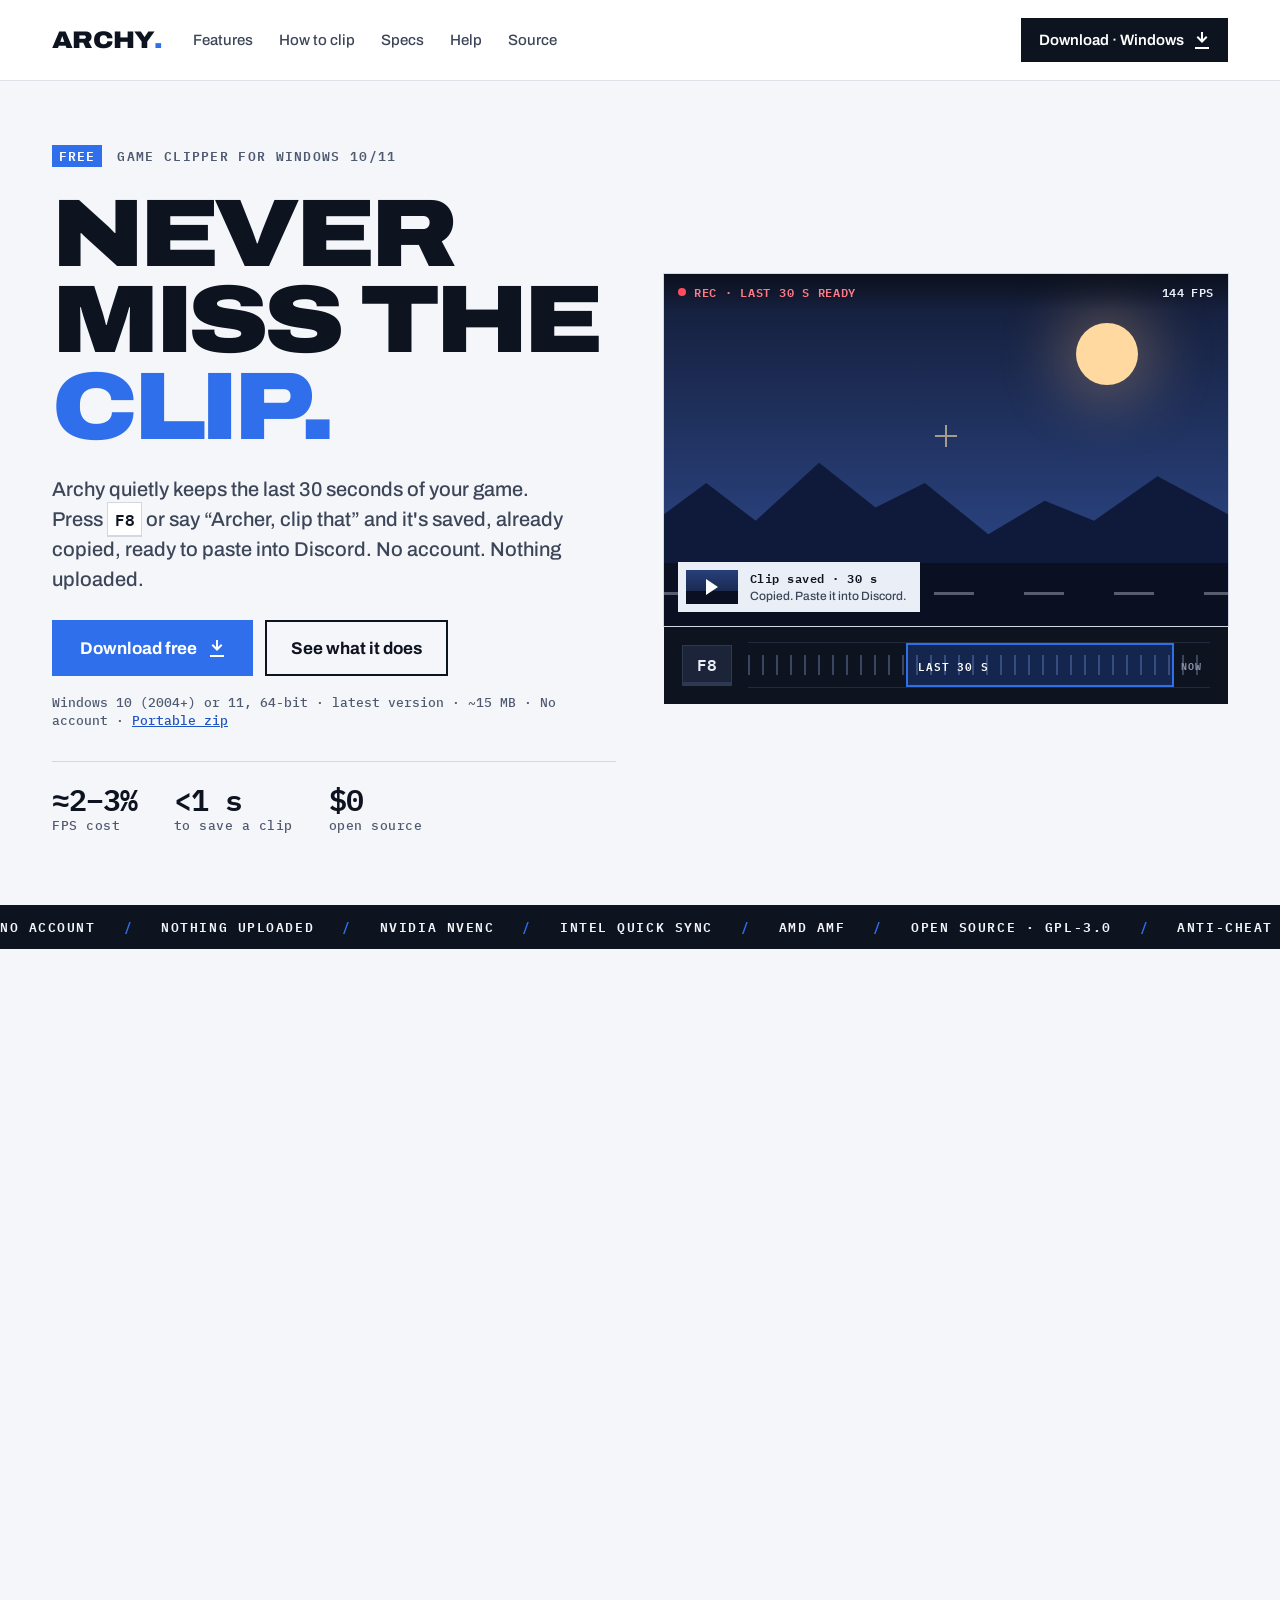
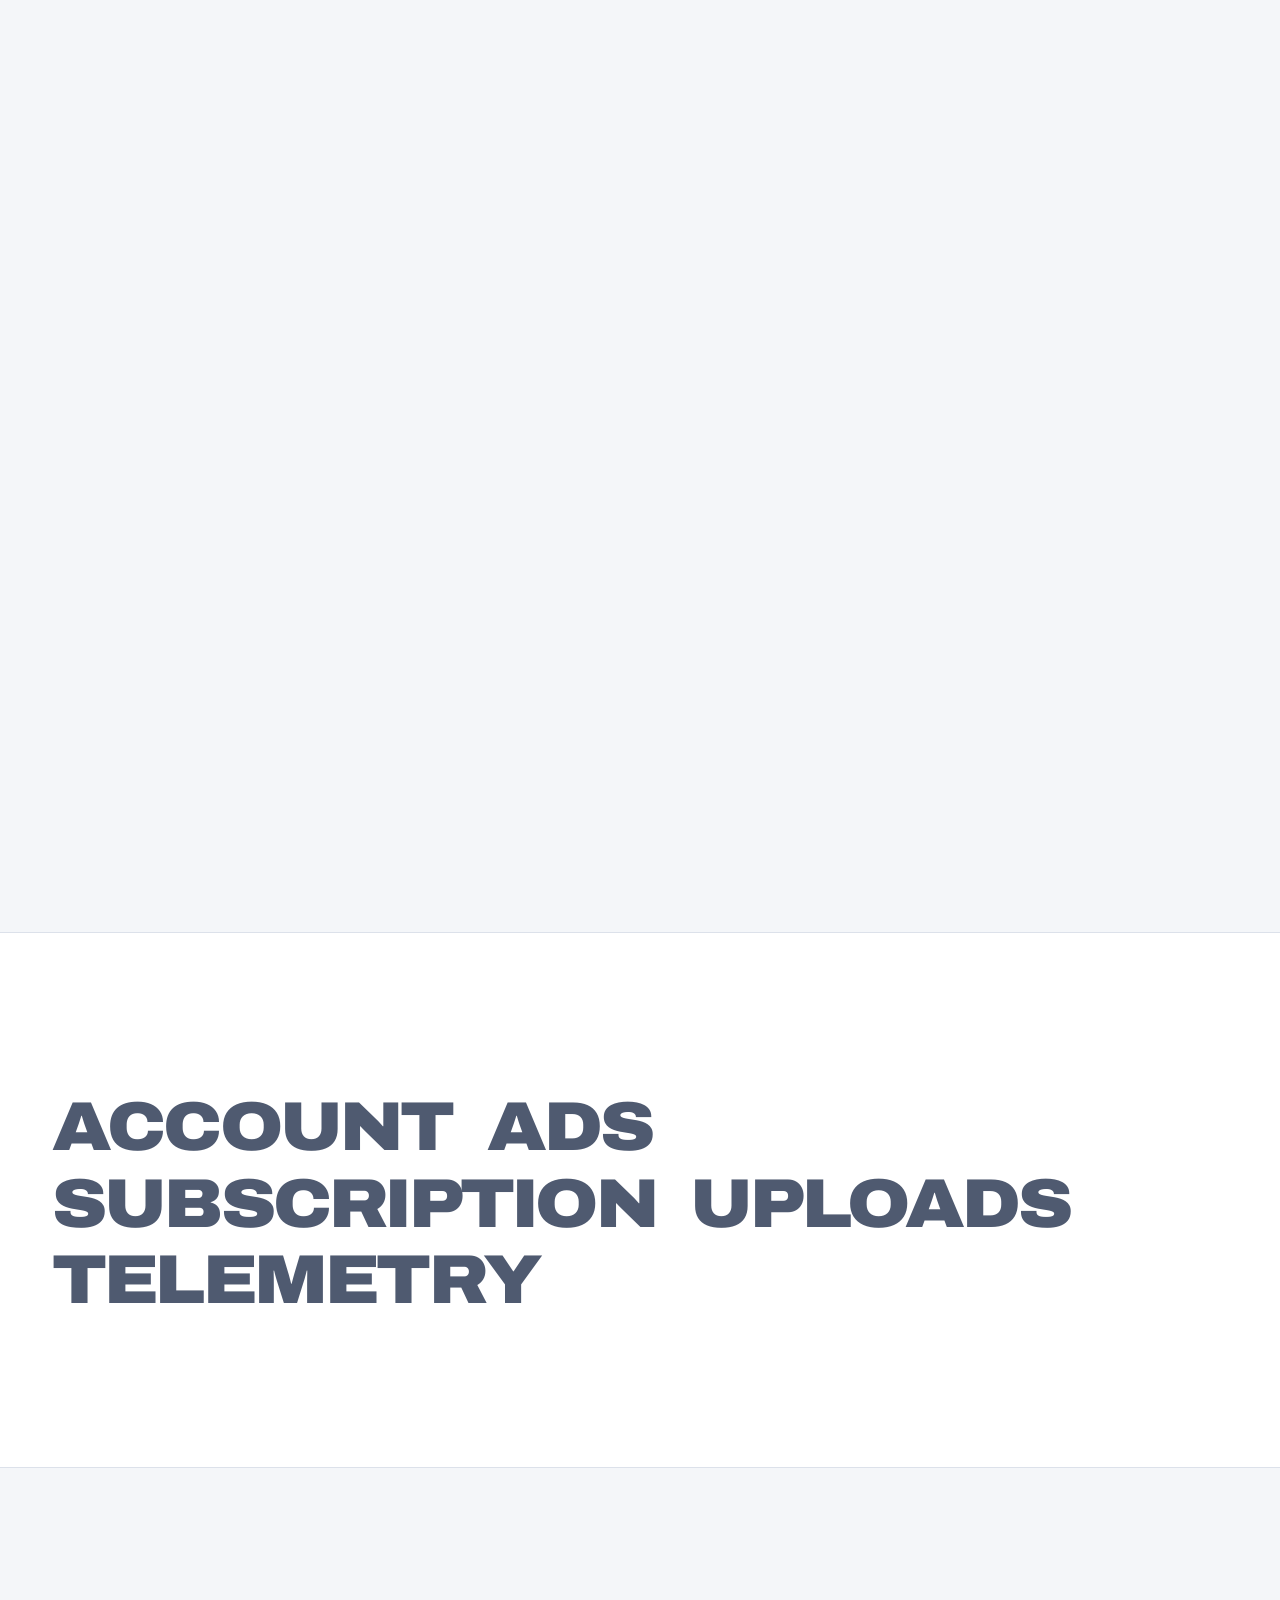
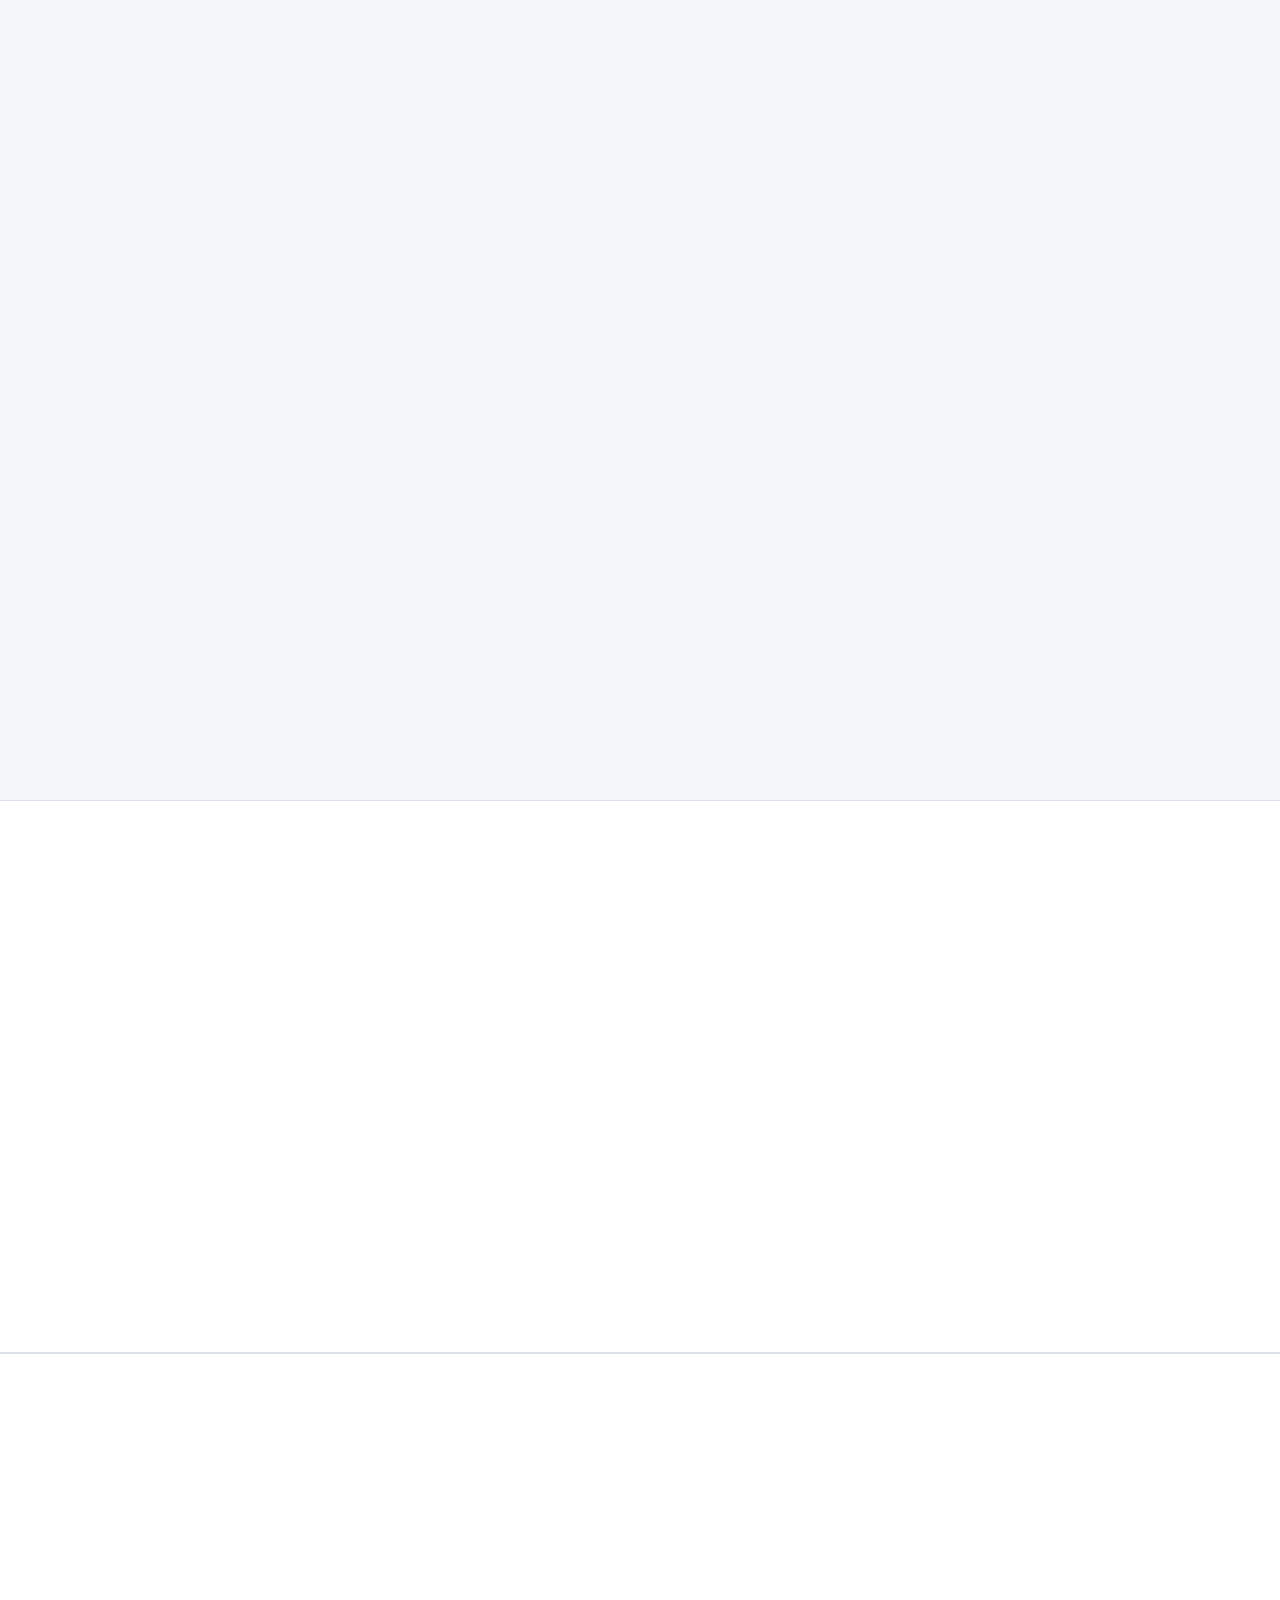
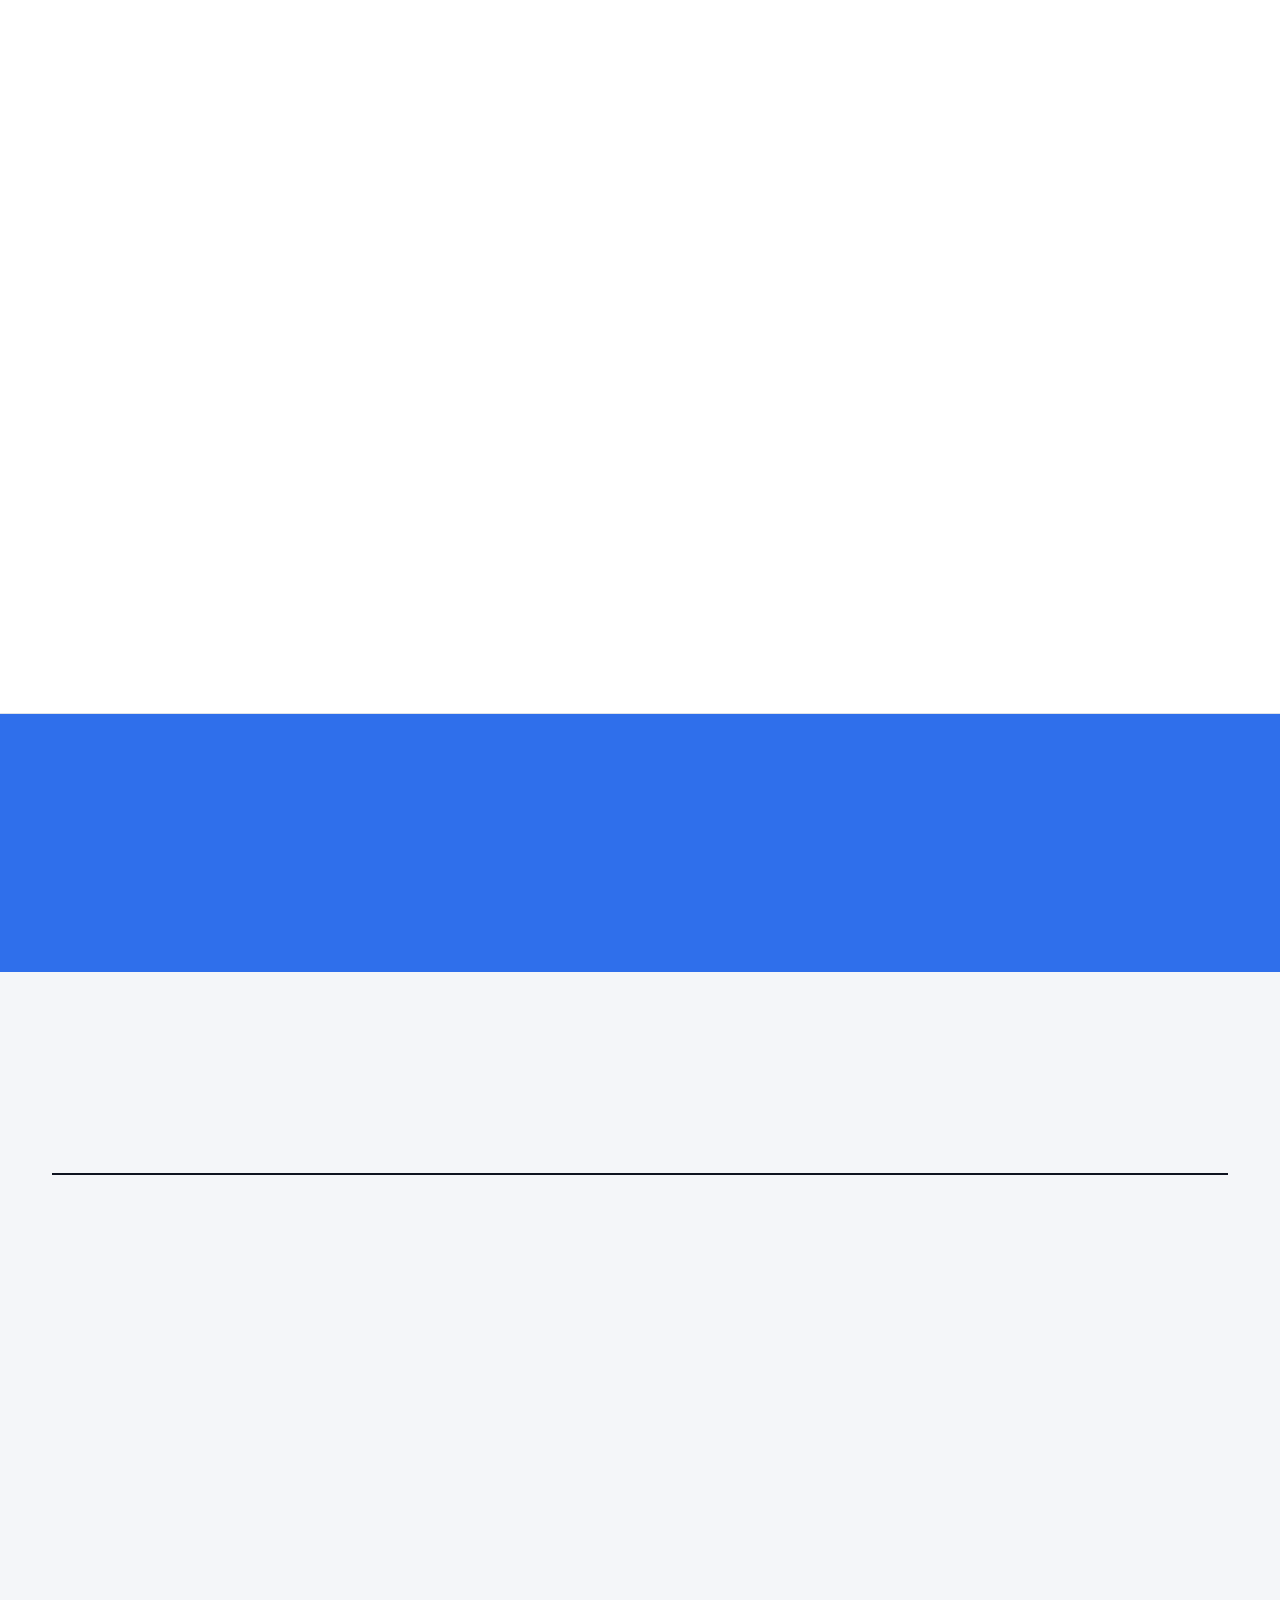
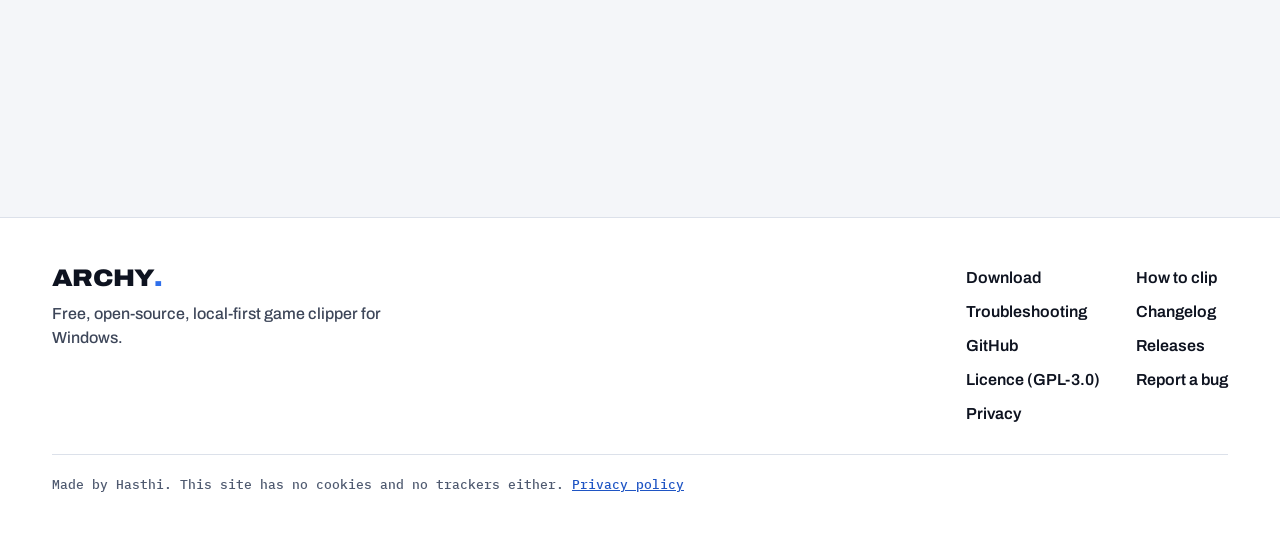
==== commit 092c20e8: "Add how-to guide, download, troubleshooting and changelog pages; ways-to-clip section" ====
--- a/index.html
+++ b/index.html
@@ -39,9 +39,9 @@
     <a class="wordmark" href="#top" aria-label="Archy, back to top">ARCHY<span class="wordmark__dot">.</span></a>
     <nav class="site-nav" aria-label="Main">
       <a href="#features">Features</a>
-      <a href="#steps">How it works</a>
+      <a href="how-to.html">How to clip</a>
       <a href="#specs">Specs</a>
-      <a href="#faq">FAQ</a>
+      <a href="troubleshooting.html">Help</a>
       <a href="https://github.com/hasthij/Archy">Source</a>
     </nav>
     <a class="btn btn--ink btn--sm" href="https://github.com/hasthij/Archy/releases/latest/download/Archy-Setup.exe">
@@ -71,7 +71,7 @@
         </a>
         <a class="btn btn--outline btn--lg" href="#features"><span class="btn__label">See what it does</span></a>
       </div>
-      <p class="hero__meta hero__in hero__in--4">Windows 10 (2004+) or 11, 64-bit · <span data-latest="version">latest version</span> · <span data-latest="exe-size">~15 MB</span> · No account · <a href="https://github.com/hasthij/Archy/releases/latest" data-asset="zip">Portable zip</a> <span data-latest="zip-size"></span></p>
+      <p class="hero__meta hero__in hero__in--4">Windows 10 (2004+) or 11, 64-bit · <span data-latest="version">latest version</span> · <span data-latest="exe-size">~15 MB</span> · No account · <a href="https://github.com/hasthij/Archy/releases/latest" data-asset="zip">Portable zip</a> <span class="paren" data-latest="zip-size"></span></p>
       <ul class="hero__proof hero__in hero__in--4" aria-label="At a glance">
         <li><b>≈2–3%</b><span>FPS cost</span></li>
         <li><b>&lt;1 s</b><span>to save a clip</span></li>
@@ -265,6 +265,29 @@
     </ol>
   </section>
 
+  <!-- Ways to clip -->
+  <section class="band band--white" id="ways" aria-labelledby="ways-title">
+    <div class="wrap section ways">
+      <div class="ways__copy" data-reveal>
+        <p class="eyebrow">HOW TO CLIP</p>
+        <h2 class="section__title" id="ways-title">Four ways to save the moment.</h2>
+        <p>Keys, voice or the tray. Change any of them, or the clip length, in Archy's settings. The full guide takes you from install to your first clip in about five minutes.</p>
+        <a class="btn btn--ink btn--lg" href="how-to.html"><span class="btn__label">Read the guide</span><span class="btn__icon" aria-hidden="true"><svg viewBox="0 0 16 16"><path d="M8 2v8M4 6.5 8 10.5l4-4"/></svg><svg viewBox="0 0 16 16"><path d="M8 2v8M4 6.5 8 10.5l4-4"/></svg><i></i></span></a>
+      </div>
+      <div class="ways__box" data-reveal>
+        <table class="hk">
+          <thead><tr><th scope="col">How</th><th scope="col">What gets saved</th></tr></thead>
+          <tbody>
+            <tr><td><kbd>F8</kbd></td><td>the last 30 seconds</td></tr>
+            <tr><td><kbd>Shift</kbd> + <kbd>F8</kbd></td><td>the last 60 seconds</td></tr>
+            <tr><td>“Archer, clip that”</td><td>the last 30 seconds</td></tr>
+            <tr><td>“Archer, clip the last minute”</td><td>the last 60 seconds</td></tr>
+          </tbody>
+        </table>
+      </div>
+    </div>
+  </section>
+
   <!-- Specs -->
   <section class="band band--white" id="specs" aria-labelledby="specs-title">
     <div class="wrap section">
@@ -355,6 +378,10 @@
       <p>Free, open-source, local-first game clipper for Windows.</p>
     </div>
     <ul class="site-footer__links">
+      <li><a href="download.html">Download</a></li>
+      <li><a href="how-to.html">How to clip</a></li>
+      <li><a href="troubleshooting.html">Troubleshooting</a></li>
+      <li><a href="changelog.html">Changelog</a></li>
       <li><a href="https://github.com/hasthij/Archy">GitHub</a></li>
       <li><a href="https://github.com/hasthij/Archy/releases">Releases</a></li>
       <li><a href="https://github.com/hasthij/Archy/blob/main/LICENSE">Licence (GPL-3.0)</a></li>
--- a/styles.css
+++ b/styles.css
@@ -912,3 +912,103 @@
   .demo__window { width: 50%; }
   .hero__proof b { font-size: 26px; }
 }
+
+/* ---------- Inner pages: guide, help, download, changelog ---------- */
+.page__title { margin-bottom: 18px; }
+.page__lede { margin-bottom: 8px; }
+.site-nav a[aria-current="page"] { color: var(--ink); }
+.site-nav a[aria-current="page"]::after { transform: scaleX(1); }
+
+.guide-page .page__title { font-size: clamp(40px, 6vw, 80px); }
+.guide-page .prose__lede { max-width: 640px; margin-bottom: 40px; }
+.guide { display: grid; grid-template-columns: 220px minmax(0, 1fr); gap: 64px; align-items: start; }
+.guide__body { margin: 0; max-width: 760px; }
+.toc {
+  position: sticky; top: 104px;
+  display: flex; flex-direction: column;
+  border-left: 2px solid var(--rule-2);
+}
+.toc a {
+  margin-left: -2px; padding: 9px 14px;
+  border-left: 2px solid transparent;
+  font: 600 13px/1.2 var(--mono); letter-spacing: .04em;
+  color: var(--label); text-decoration: none;
+  transition: color .2s, border-color .2s, padding-left .3s var(--ease-out);
+}
+.toc a:hover { color: var(--ink); padding-left: 18px; }
+.toc a[aria-current="true"] { color: var(--ink); border-left-color: var(--accent); }
+
+.chapter { padding-bottom: 12px; scroll-margin-top: 96px; }
+.chapter h2 { display: flex; align-items: baseline; gap: 14px; margin-top: 36px; font-size: 30px; }
+.chapter:first-child h2 { margin-top: 0; }
+.chapter__num { font: 600 15px/1 var(--mono); color: var(--accent); letter-spacing: .06em; }
+.chapter h3 { margin: 22px 0 6px; font: 800 19px/1.2 var(--sans); letter-spacing: -.01em; color: var(--ink); }
+.chapter p, .chapter li { margin-bottom: 0; }
+.chapter > p, .chapter > ul, .chapter > ol, .chapter > table { margin-top: 14px; }
+.chapter ul { padding-left: 0; }
+.prose code { font: 600 .88em/1 var(--mono); padding: .14em .35em; background: var(--band); border: 1px solid var(--rule); color: var(--ink); }
+.prose kbd { font-size: .8em; }
+
+.stepper { counter-reset: s; display: grid; gap: 12px; }
+.stepper > li { counter-increment: s; position: relative; padding-left: 44px; }
+.stepper > li::before {
+  content: counter(s); position: absolute; left: 0; top: .1em; width: 28px; height: 28px;
+  display: grid; place-items: center; background: var(--ink); color: var(--page);
+  font: 600 13px/1 var(--mono); width: 28px; height: 28px;
+}
+.prose .stepper > li::after { display: none; }
+
+.callout { padding: 16px 18px; border-left: 3px solid var(--accent); background: var(--band); color: var(--body); }
+.callout strong { color: var(--ink); }
+
+.hk { width: 100%; border-collapse: collapse; font: 500 16px/1.4 var(--sans); }
+.hk th { text-align: left; font: 600 12px/1 var(--mono); letter-spacing: .1em; color: var(--label); padding: 0 0 10px; border-bottom: 2px solid var(--ink); text-transform: uppercase; }
+.hk td { padding: 13px 0; border-bottom: 1px solid var(--rule-2); color: var(--ink); }
+.hk td:first-child { width: 46%; padding-right: 16px; font-weight: 700; }
+
+/* FAQ / help reuse */
+.prose .faq { margin: 28px 0 8px; }
+
+/* download */
+.dlcards { display: grid; grid-template-columns: repeat(auto-fit, minmax(min(100%, 340px), 1fr)); gap: 16px; margin: 32px 0 8px; }
+.dlcard { display: flex; flex-direction: column; align-items: flex-start; gap: 12px; padding: 28px; background: var(--band); border: 1px solid var(--rule-2); scroll-margin-top: 96px; }
+.dlcard--main { border: 2px solid var(--ink); border-top: 6px solid var(--accent); }
+.dlcard h2 { margin: 0; padding: 0; border: 0; font: 900 34px/1 var(--sans); font-stretch: 112%; letter-spacing: -.03em; text-transform: uppercase; color: var(--ink); }
+.dlcard p { margin: 0; }
+.dlcard .btn { margin-top: auto; }
+.dlcard__meta { font: 600 13px/1.3 var(--mono) !important; color: var(--label) !important; letter-spacing: .03em; }
+.dl__small-note { font: 500 14px/1.5 var(--mono) !important; color: var(--label) !important; }
+
+/* changelog */
+.rel { padding: 28px 0 8px; border-top: 2px solid var(--ink); margin-top: 28px; }
+.rel__head { display: flex; flex-wrap: wrap; align-items: baseline; gap: 6px 18px; margin-bottom: 14px; }
+.prose .rel__head h2 { margin: 0; padding: 0; border: 0; font-size: 40px; font-family: var(--mono); font-stretch: normal; font-weight: 600; letter-spacing: -.04em; text-transform: none; }
+.rel time { font: 500 13px/1 var(--mono); color: var(--label); letter-spacing: .06em; }
+
+/* "Ways to clip" on the home page */
+.ways { display: grid; grid-template-columns: minmax(0, 1fr) minmax(0, 1.1fr); gap: 56px; align-items: start; }
+.ways__copy { display: flex; flex-direction: column; gap: 18px; align-items: flex-start; }
+.ways__copy p:not(.eyebrow) { font: 500 18px/1.55 var(--sans); color: var(--body); max-width: 460px; }
+.ways .hk { background: var(--band); }
+.ways .hk th, .ways .hk td { padding-left: 18px; padding-right: 18px; }
+.ways .hk th { padding-top: 14px; }
+.ways .hk tr:last-child td { border-bottom: 0; }
+.ways__box { border: 2px solid var(--ink); background: var(--band); }
+
+@media (max-width: 960px) {
+  .guide { grid-template-columns: 1fr; gap: 28px; }
+  .toc { position: static; flex-direction: row; flex-wrap: wrap; border-left: 0; gap: 6px 4px; }
+  .toc a { margin: 0; border: 1px solid var(--rule-2); padding: 8px 12px; }
+  .toc a:hover { padding-left: 12px; }
+  .toc a[aria-current="true"] { border-color: var(--accent); }
+  .ways { grid-template-columns: 1fr; gap: 28px; }
+}
+@media (max-width: 560px) {
+  .chapter h2 { font-size: 24px; }
+  .hk td:first-child { width: 52%; }
+}
+
+.page__title, .section__title { word-spacing: .08em; }
+.dlcard .eyebrow { margin: 0; }
+.paren:not(:empty)::before { content: "("; }
+.paren:not(:empty)::after { content: ")"; }
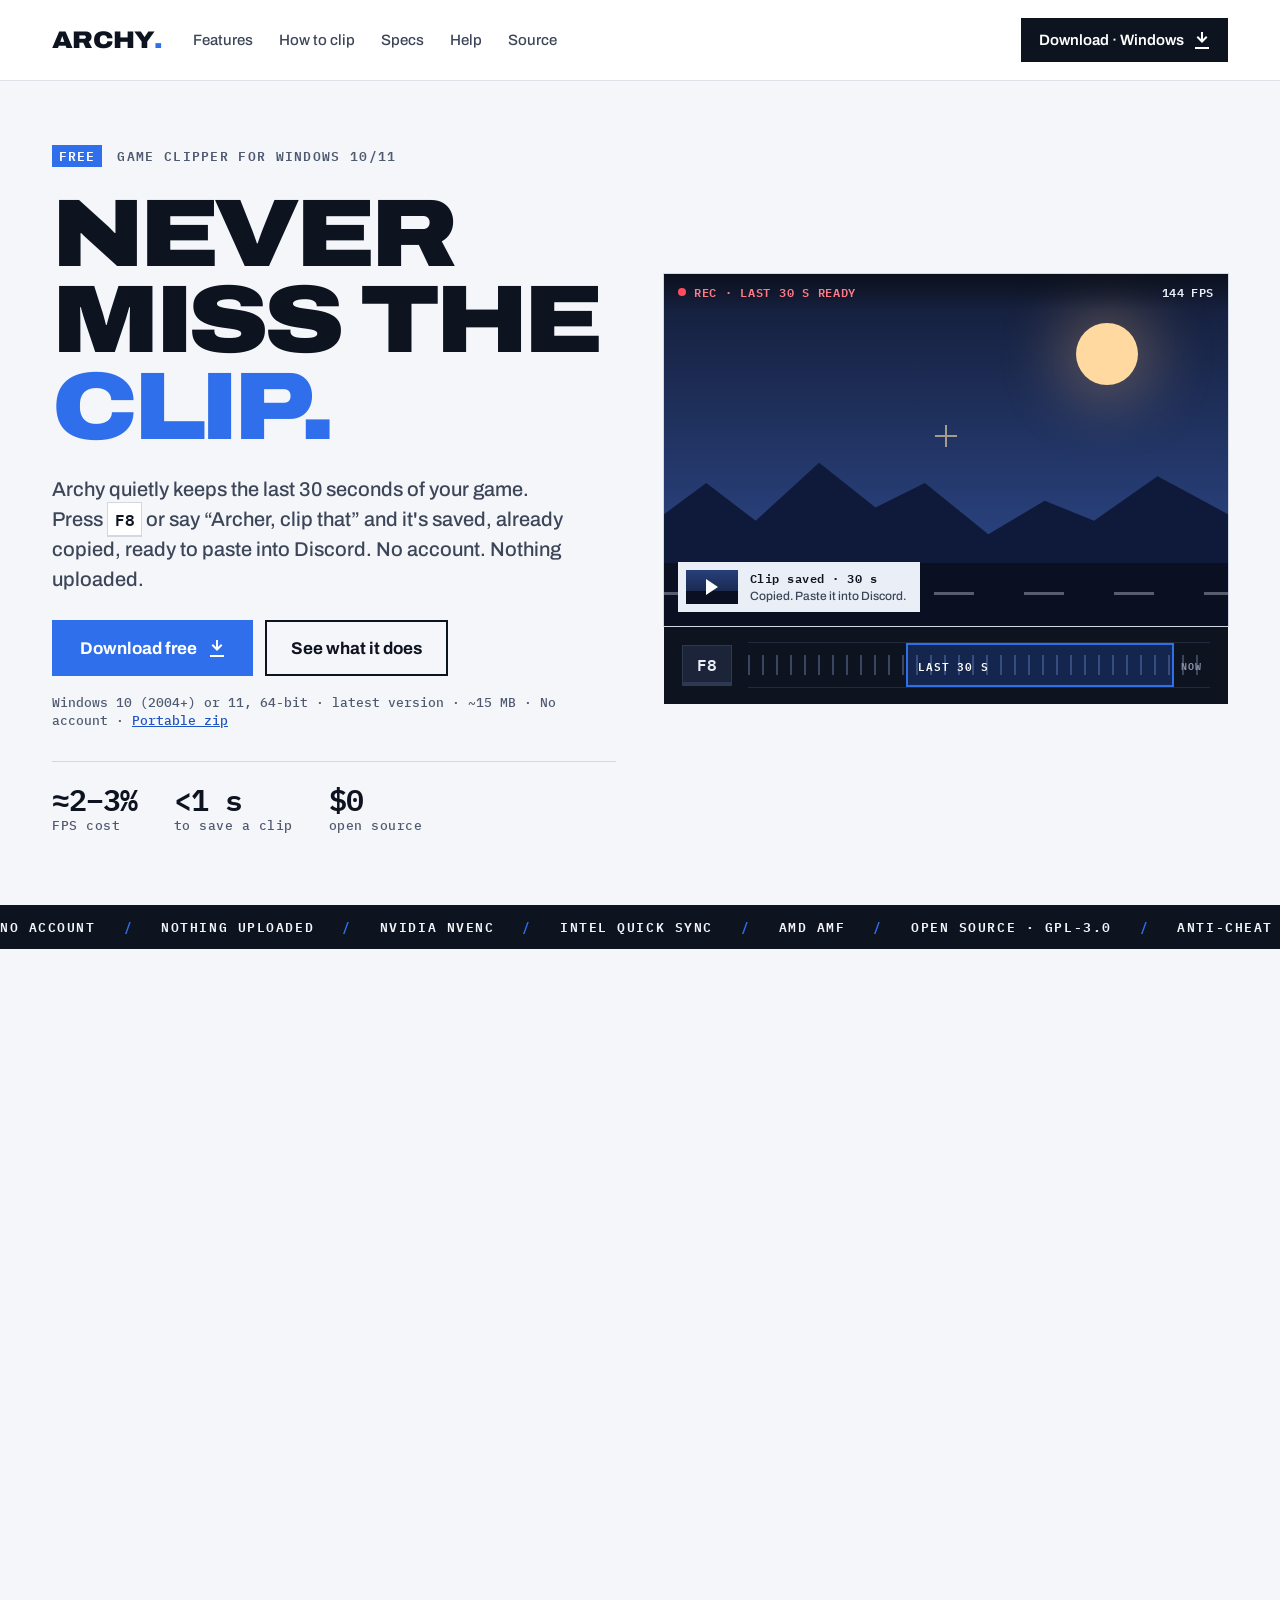
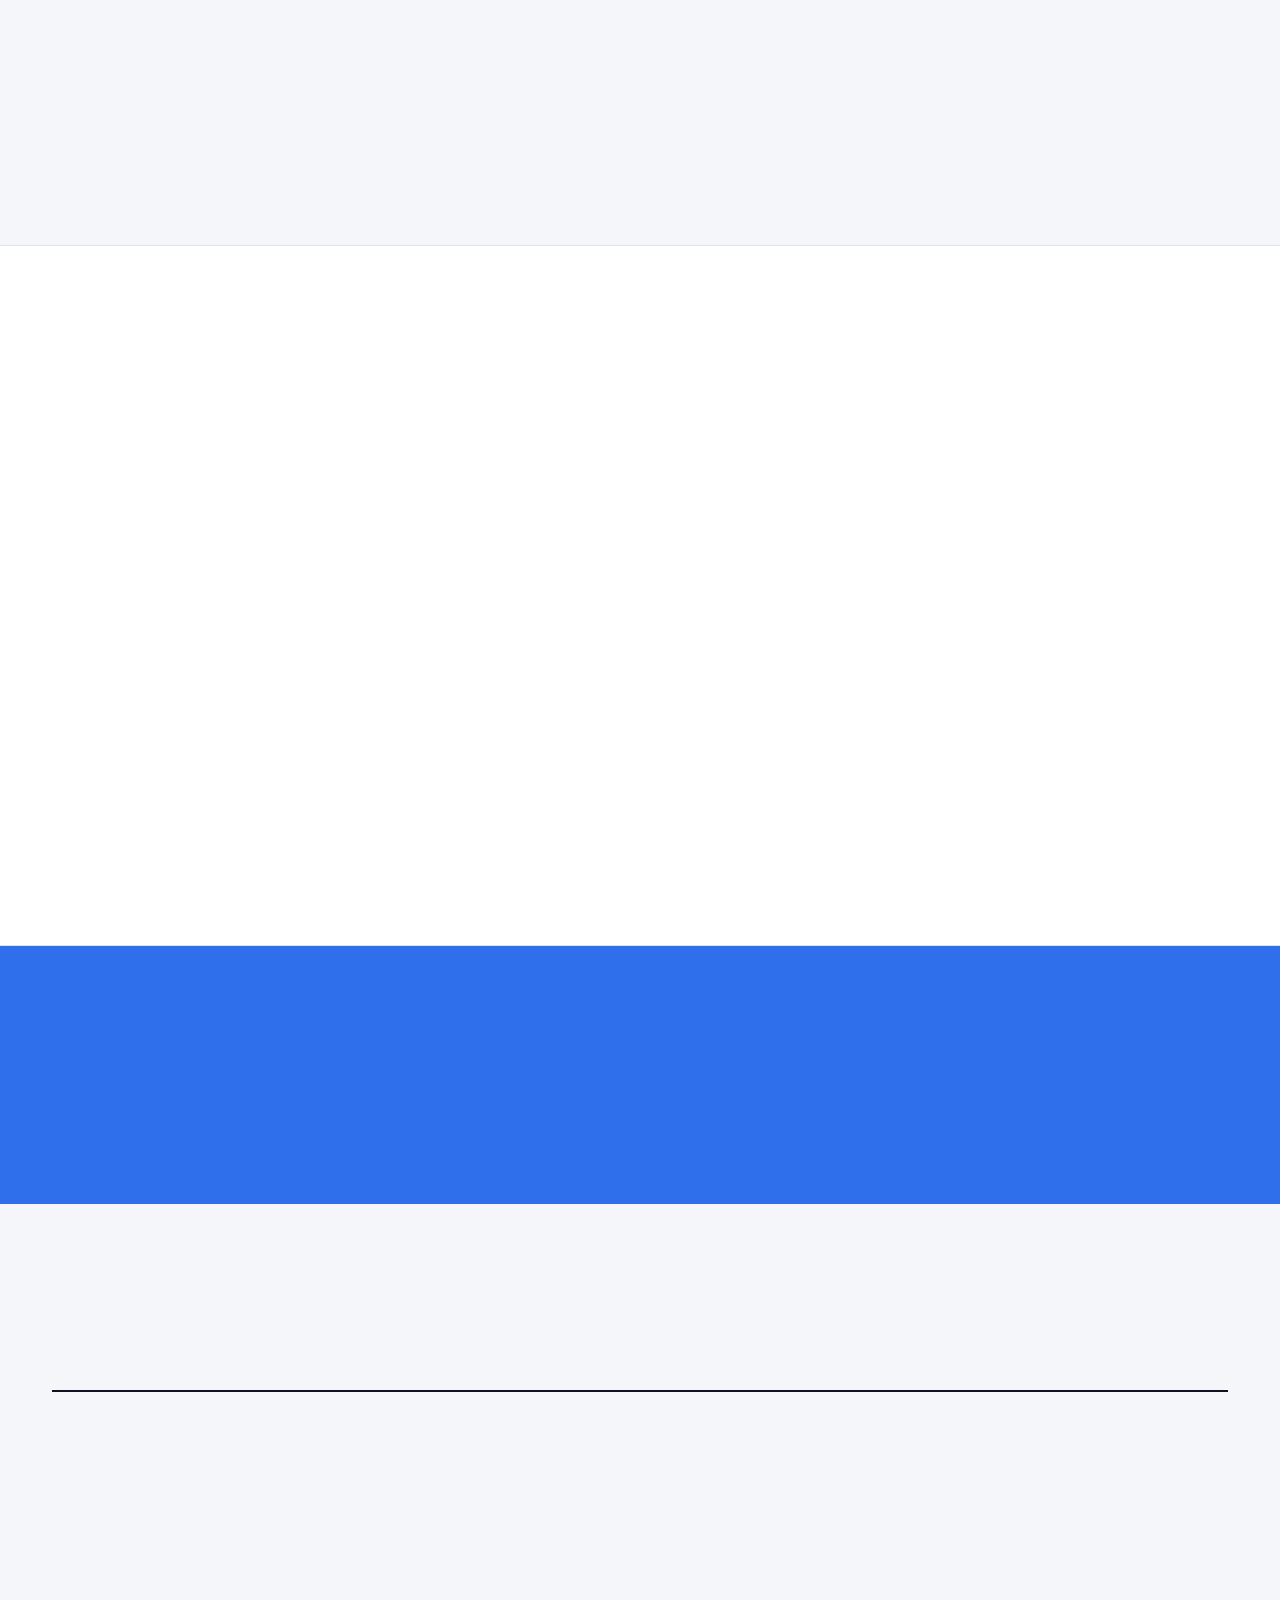
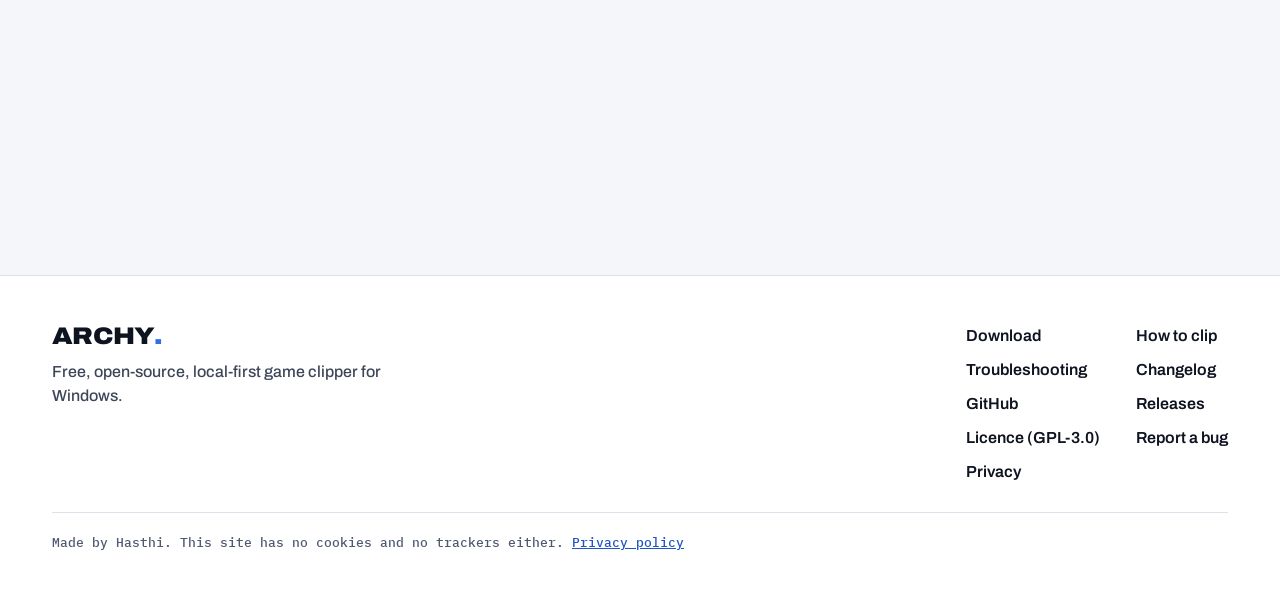
==== commit e107c9c9: "Shorten home page: drop duplicate sections, two-column specs, fewer FAQ items" ====
--- a/index.html
+++ b/index.html
@@ -222,21 +222,6 @@
     </div>
   </section>
 
-  <!-- No list -->
-  <section class="nolist band band--white" aria-labelledby="no-title">
-    <div class="wrap nolist__inner">
-      <h2 class="nolist__lead" id="no-title" data-reveal>Free means free.</h2>
-      <ul class="nolist__words" data-reveal-group>
-        <li><s>Account</s></li>
-        <li><s>Ads</s></li>
-        <li><s>Subscription</s></li>
-        <li><s>Uploads</s></li>
-        <li><s>Telemetry</s></li>
-      </ul>
-      <p class="nolist__note" data-reveal>None of it. Archy is open source under GPL-3.0, so you can read every line or <a href="https://github.com/hasthij/Archy">build it yourself</a>.</p>
-    </div>
-  </section>
-
   <!-- How it works -->
   <section class="wrap section" id="steps" aria-labelledby="steps-title">
     <div class="section__head" data-reveal>
@@ -263,29 +248,7 @@
         <video class="shot" muted loop playsinline preload="none" poster="media/step-edit.webp" width="750" height="600" aria-label="Illustration: the Archy editor trimming a clip and exporting it"><source src="media/step-edit.mp4" type="video/mp4"></video>
       </li>
     </ol>
-  </section>
-
-  <!-- Ways to clip -->
-  <section class="band band--white" id="ways" aria-labelledby="ways-title">
-    <div class="wrap section ways">
-      <div class="ways__copy" data-reveal>
-        <p class="eyebrow">HOW TO CLIP</p>
-        <h2 class="section__title" id="ways-title">Four ways to save the moment.</h2>
-        <p>Keys, voice or the tray. Change any of them, or the clip length, in Archy's settings. The full guide takes you from install to your first clip in about five minutes.</p>
-        <a class="btn btn--ink btn--lg" href="how-to.html"><span class="btn__label">Read the guide</span><span class="btn__icon" aria-hidden="true"><svg viewBox="0 0 16 16"><path d="M8 2v8M4 6.5 8 10.5l4-4"/></svg><svg viewBox="0 0 16 16"><path d="M8 2v8M4 6.5 8 10.5l4-4"/></svg><i></i></span></a>
-      </div>
-      <div class="ways__box" data-reveal>
-        <table class="hk">
-          <thead><tr><th scope="col">How</th><th scope="col">What gets saved</th></tr></thead>
-          <tbody>
-            <tr><td><kbd>F8</kbd></td><td>the last 30 seconds</td></tr>
-            <tr><td><kbd>Shift</kbd> + <kbd>F8</kbd></td><td>the last 60 seconds</td></tr>
-            <tr><td>“Archer, clip that”</td><td>the last 30 seconds</td></tr>
-            <tr><td>“Archer, clip the last minute”</td><td>the last 60 seconds</td></tr>
-          </tbody>
-        </table>
-      </div>
-    </div>
+    <p class="steps__more" data-reveal><a class="btn btn--outline btn--sm" href="how-to.html"><span class="btn__label">Read the full how-to guide</span></a></p>
   </section>
 
   <!-- Specs -->
@@ -343,20 +306,12 @@
         <div class="qa__a"><p>Barely. Archy encodes on the graphics chip's own video engine instead of the parts that draw your game, keeps to efficiency cores at low priority, and records nothing when no game is open. Measured in Roblox on an Intel iGPU, the cost was about 2–3% FPS.</p></div>
       </details>
       <details class="qa">
-        <summary>Which graphics cards does it work with?</summary>
-        <div class="qa__a"><p>NVIDIA (NVENC), Intel (Quick Sync) and AMD (AMF), including integrated graphics.</p></div>
-      </details>
-      <details class="qa">
         <summary>Does it work with fullscreen games like Minecraft?</summary>
         <div class="qa__a"><p>Yes. The capture method is set to Auto: exclusive-fullscreen games are recorded with Desktop Duplication, everything else with Windows Graphics Capture. You can force either one, and Archy suggests switching if a game's clip freezes or the cursor is missing.</p></div>
       </details>
       <details class="qa">
         <summary>Where do my clips go? Does it upload anything?</summary>
         <div class="qa__a"><p>Clips are saved to <code>Videos\Archy</code> as ordinary MP4 files (you can pick another folder). Nothing is uploaded and there's no account; voice clipping runs on your PC too. The only network use is an optional update check against GitHub.</p></div>
-      </details>
-      <details class="qa">
-        <summary>What does the installer download?</summary>
-        <div class="qa__a"><p>The installer is about 15 MB and installs just for you, so it doesn't need admin rights. While it runs it fetches the voice engine (about 24 MB) and the editor's video tools (FFmpeg, about 100 MB). You need Windows 10 version 2004 or newer, or Windows 11, 64-bit.</p></div>
       </details>
       <details class="qa">
         <summary>Why does Windows warn me about the installer?</summary>
--- a/styles.css
+++ b/styles.css
@@ -1012,3 +1012,11 @@
 .dlcard .eyebrow { margin: 0; }
 .paren:not(:empty)::before { content: "("; }
 .paren:not(:empty)::after { content: ")"; }
+
+/* ---------- Shorter home page ---------- */
+.steps__more { margin-top: -8px; padding-bottom: 8px; }
+.section { padding-top: 56px; padding-bottom: 56px; }
+.specs { display: grid; grid-template-columns: 1fr 1fr; column-gap: 56px; }
+.spec { grid-template-columns: 110px minmax(0, 1fr); gap: 16px; }
+.spec dd { font-size: 17px; }
+@media (max-width: 900px) { .specs { grid-template-columns: 1fr; } .spec { grid-template-columns: 1fr; gap: 6px; } }
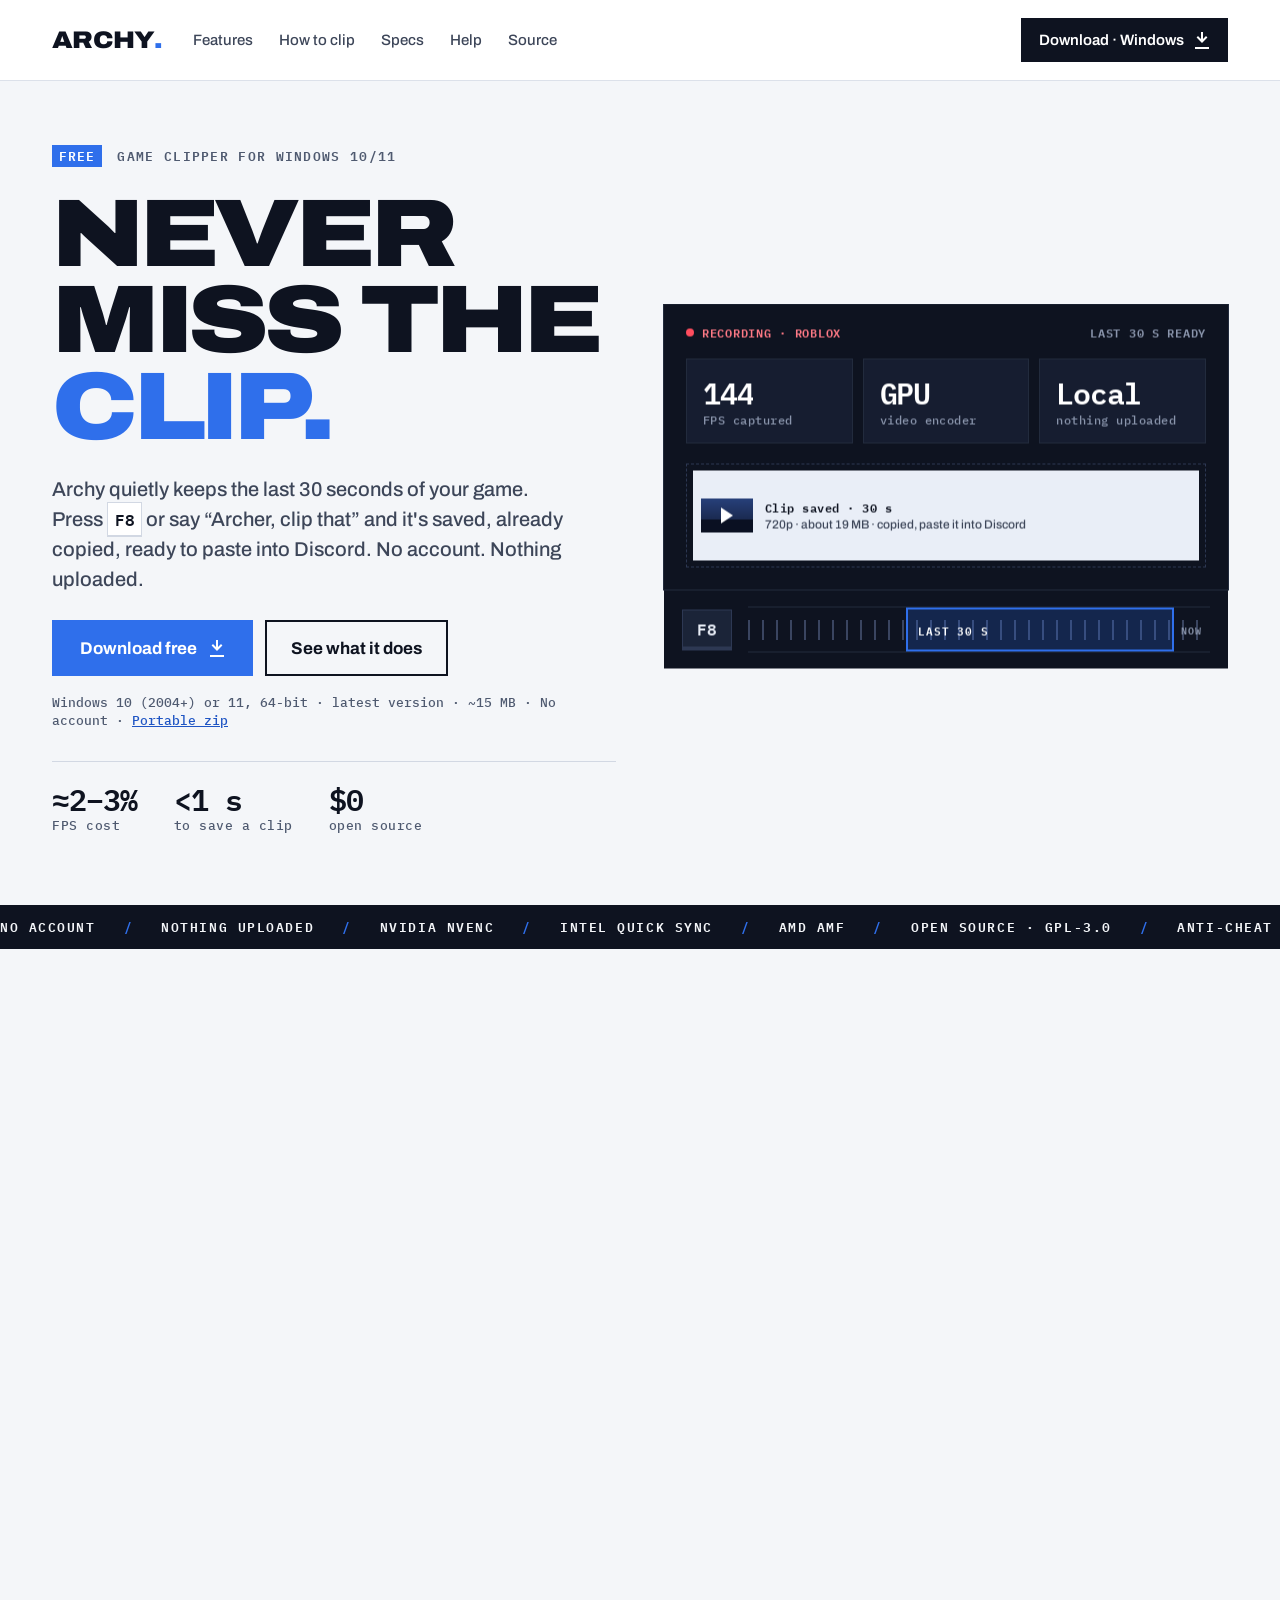
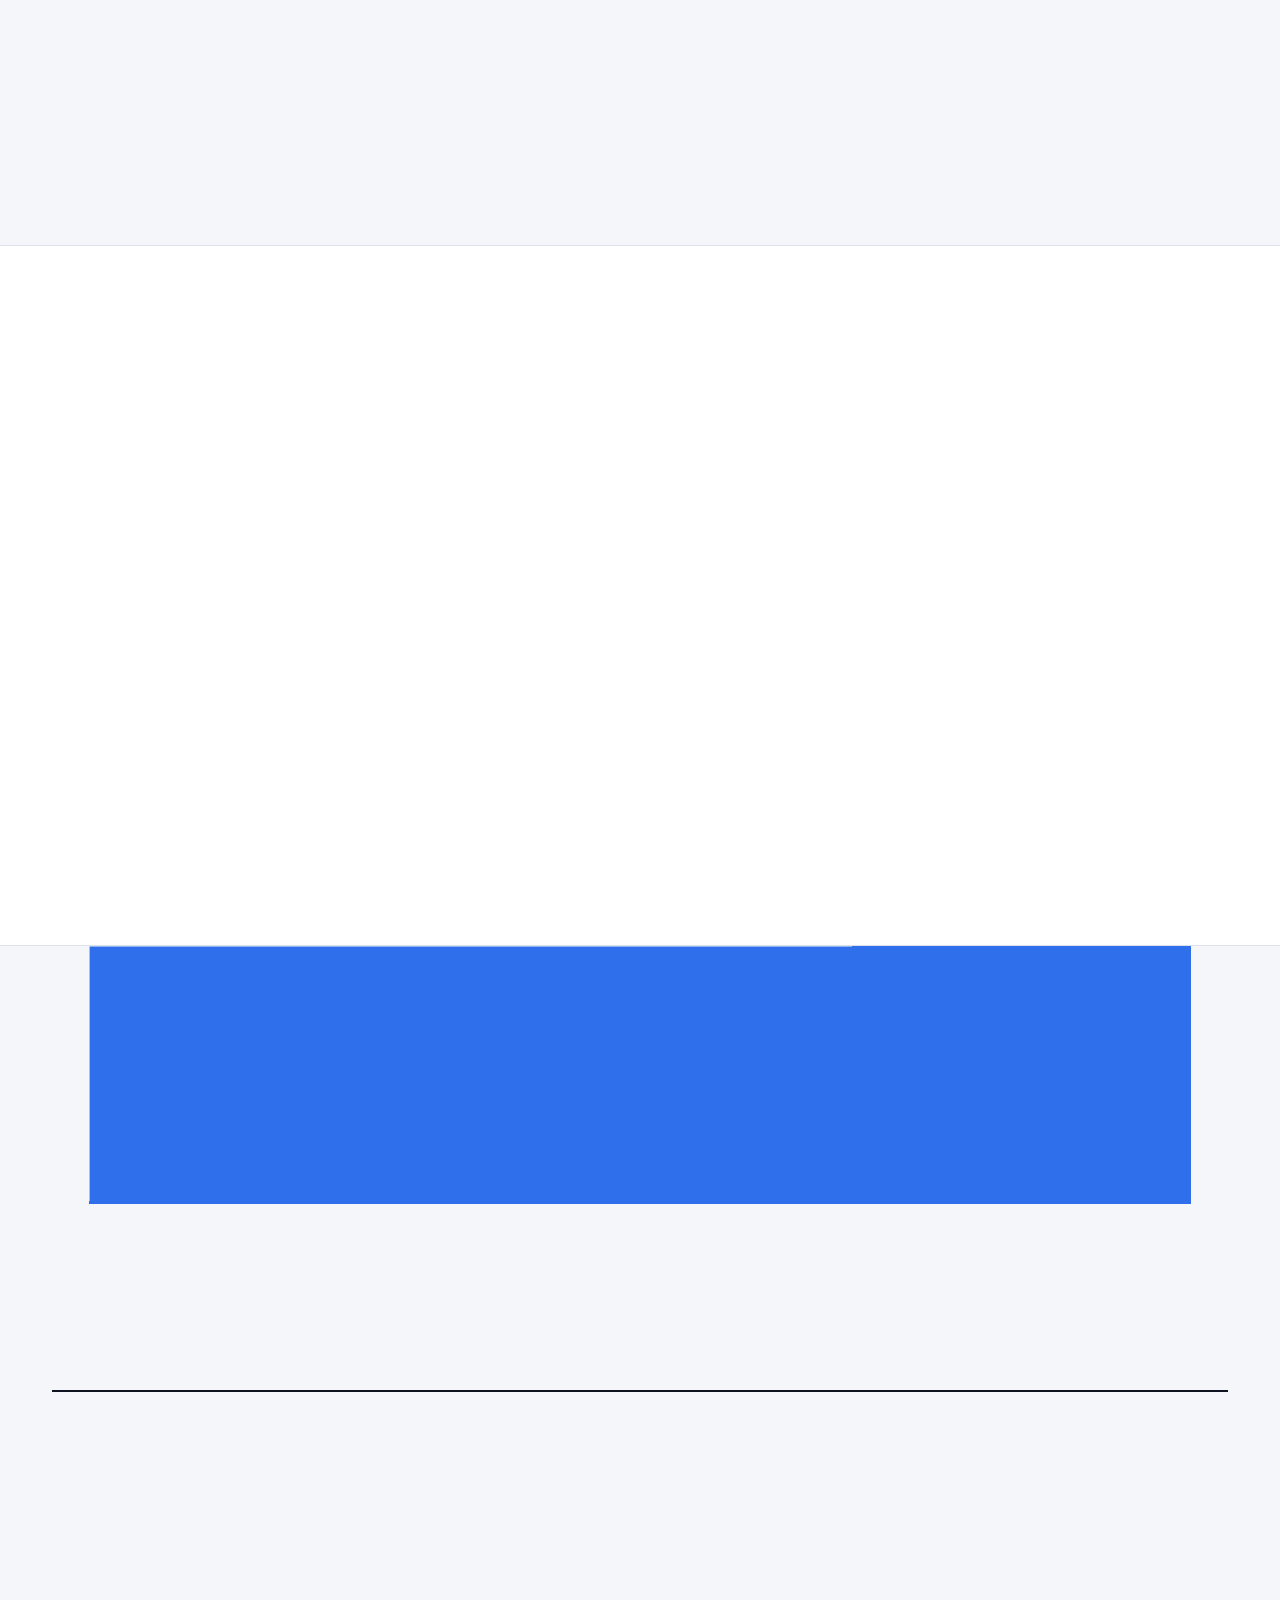
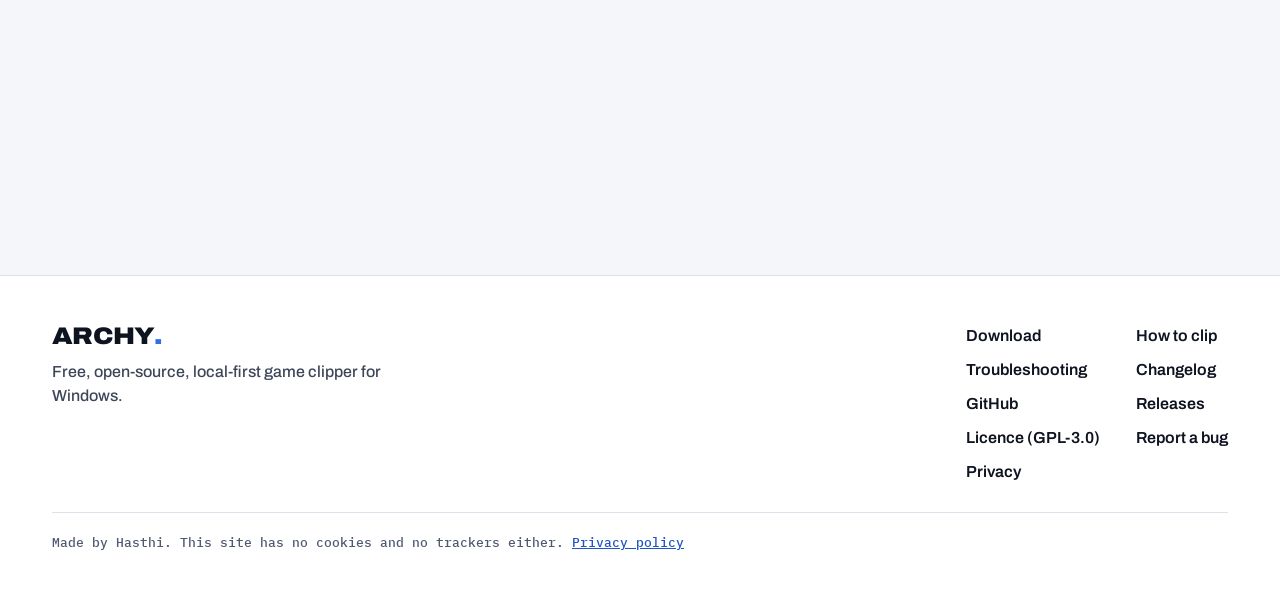
==== commit e6971411: "Replace fake game scene with recording panel; add scroll and pointer motion" ====
--- a/index.html
+++ b/index.html
@@ -80,22 +80,25 @@
     </div>
 
     <figure class="demo" data-live aria-labelledby="demo-caption">
+      <div class="demo__stack" data-parallax="0.07">
       <div class="demo__screen">
-        <div class="demo__game" aria-hidden="true">
-          <div class="demo__sky"></div>
-          <div class="demo__hills"><svg viewBox="0 0 800 120" preserveAspectRatio="none"><path d="M0 120V70l60-28 70 34 90-52 80 40 70-22 90 46 80-30 70 18 90-40 100 34V120Z"/></svg><svg viewBox="0 0 800 120" preserveAspectRatio="none"><path d="M0 120V70l60-28 70 34 90-52 80 40 70-22 90 46 80-30 70 18 90-40 100 34V120Z"/></svg></div>
-          <div class="demo__floor"><i></i></div>
-          <span class="demo__cross"></span>
-        </div>
         <div class="demo__bar" aria-hidden="true">
-          <span class="demo__rec"><i></i>REC · LAST 30 S READY</span>
-          <span class="demo__fps"><span>14</span><span class="fps__roll"><span class="fps__col"><span>4</span><span>3</span><span>4</span><span>2</span><span>4</span></span></span> FPS</span>
+          <span class="demo__rec"><i></i>RECORDING · ROBLOX</span>
+          <span class="demo__ready">LAST 30 S READY</span>
+        </div>
+        <ul class="demo__tiles" aria-hidden="true">
+          <li><b><span>14</span><span class="fps__roll"><span class="fps__col"><span>4</span><span>3</span><span>4</span><span>2</span><span>4</span></span></span></b><span>FPS captured</span></li>
+          <li><b>GPU</b><span>video encoder</span></li>
+          <li><b>Local</b><span>nothing uploaded</span></li>
+        </ul>
+        <div class="demo__slot" aria-hidden="true">
+          <span class="demo__empty">NEXT CLIP APPEARS HERE</span>
+          <div class="demo__toast">
+            <span class="demo__thumb"><i></i></span>
+            <span class="demo__toast-text"><b>Clip saved · 30 s</b><span>720p · about 19 MB · copied, paste it into Discord</span></span>
+          </div>
         </div>
         <i class="demo__flash" aria-hidden="true"></i>
-        <div class="demo__toast" aria-hidden="true">
-          <span class="demo__thumb"><i></i></span>
-          <span class="demo__toast-text"><b>Clip saved · 30 s</b><span>Copied. Paste it into Discord.</span></span>
-        </div>
       </div>
       <div class="demo__rail" aria-hidden="true">
         <span class="demo__key"><kbd>F8</kbd></span>
@@ -104,6 +107,7 @@
           <span class="demo__window"><span>LAST 30 S</span></span>
           <span class="demo__now">NOW</span>
         </div>
+      </div>
       </div>
       <figcaption id="demo-caption" class="sr-only">Animation: a game runs at about 144 FPS while Archy keeps the last 30 seconds in memory. Pressing F8 saves those seconds as a clip and copies it, ready to paste into Discord.</figcaption>
     </figure>
--- a/styles.css
+++ b/styles.css
@@ -697,21 +697,6 @@
   background: linear-gradient(#131C36, #2A4380 78%, #3B5B9F);
   outline: 1px solid var(--rule-2);
 }
-.demo__game { position: absolute; inset: 0; }
-.demo__sky::after {
-  content: ""; position: absolute; right: 16%; top: 14%; width: 11%; aspect-ratio: 1; border-radius: 50%;
-  background: #FFD9A0; box-shadow: 0 0 60px 18px rgba(255, 190, 120, .28);
-}
-.demo__hills { position: absolute; left: 0; bottom: 16%; width: 200%; height: 38%; display: flex; animation: hills 14s linear infinite; will-change: transform; }
-.demo__hills svg { width: 50%; height: 100%; fill: #0F1A3A; display: block; }
-.demo__floor { position: absolute; left: 0; right: 0; bottom: 0; height: 18%; background: #0A1022; overflow: hidden; }
-.demo__floor i {
-  position: absolute; left: 0; top: 46%; width: 200%; height: 3px;
-  background: repeating-linear-gradient(90deg, rgba(233, 238, 247, .35) 0 40px, transparent 40px 90px);
-  animation: road 1.1s linear infinite; will-change: transform;
-}
-.demo__cross { position: absolute; left: 50%; top: 46%; width: 22px; height: 22px; transform: translate(-50%, -50%); opacity: .7;
-  background: linear-gradient(#fff, #fff) center / 2px 100% no-repeat, linear-gradient(#fff, #fff) center / 100% 2px no-repeat; mix-blend-mode: difference; }
 .demo__bar {
   position: absolute; left: 0; right: 0; top: 0; display: flex; justify-content: space-between; align-items: center;
   padding: 12px 14px; font: 600 12px/1 var(--mono); letter-spacing: .06em; color: var(--hud-text);
@@ -750,8 +735,6 @@
 }
 .demo__now { position: absolute; right: 8px; top: 50%; transform: translateY(-50%); font: 600 10px/1 var(--mono); letter-spacing: .1em; color: var(--hud-muted); }
 
-@keyframes hills { to { transform: translateX(-50%); } }
-@keyframes road { to { transform: translateX(-90px); } }
 @keyframes ticks { to { transform: translateX(-14px); } }
 @keyframes demo-flash { 0%, 59% { opacity: 0; } 60% { opacity: .38; } 68%, 100% { opacity: 0; } }
 @keyframes demo-toast {
@@ -1020,3 +1003,53 @@
 .spec { grid-template-columns: 110px minmax(0, 1fr); gap: 16px; }
 .spec dd { font-size: 17px; }
 @media (max-width: 900px) { .specs { grid-template-columns: 1fr; } .spec { grid-template-columns: 1fr; gap: 6px; } }
+
+/* Hero demo v2: an Archy-style recording panel instead of fake game art */
+.demo__screen { aspect-ratio: auto; display: flex; flex-direction: column; gap: 16px; padding: 18px; background: var(--hud-bg); color: var(--hud-text); outline: 1px solid var(--hud-rule); }
+.demo__bar { position: static; padding: 0; background: none; }
+.demo__ready { color: var(--hud-muted); }
+.demo__tiles { display: grid; grid-template-columns: repeat(3, minmax(0, 1fr)); gap: 10px; }
+.demo__tiles li { display: flex; flex-direction: column; gap: 6px; padding: 14px 14px 12px; background: #161D30; border: 1px solid var(--hud-rule); }
+.demo__tiles b { display: flex; font: 600 30px/1 var(--mono); letter-spacing: -.04em; color: #fff; font-variant-numeric: tabular-nums; }
+.demo__tiles li > span { font: 500 12px/1.2 var(--mono); color: var(--hud-muted); letter-spacing: .04em; }
+.demo__slot { position: relative; min-height: 76px; display: grid; place-items: center; border: 1px dashed #2D3853; }
+.demo__empty { font: 600 11px/1 var(--mono); letter-spacing: .12em; color: #5C6882; }
+.demo__toast { position: absolute; inset: 6px; left: 6px; bottom: 6px; padding: 8px 12px 8px 8px; }
+.demo__rail { border-top: 1px solid var(--hud-rule); }
+.demo__flash { position: absolute; }
+@media (max-width: 720px) { .demo__tiles b { font-size: 24px; } .demo__tiles li { padding: 12px 10px 10px; } }
+
+/* ---------- Premium motion ---------- */
+.progress { position: fixed; top: 0; bottom: auto; z-index: 40; }
+.site-header { transition: transform .5s var(--ease-out), box-shadow .3s; }
+.site-header.is-scrolled { box-shadow: 0 10px 30px -22px rgba(14, 19, 32, .5); }
+.site-header.is-hidden { transform: translateY(-100%); }
+.demo__stack {
+  transform: perspective(1400px) translate3d(0, calc(var(--py, 0) * 1px), 0) rotateX(calc(var(--rx, 0) * 1deg)) rotateY(calc(var(--ry, 0) * 1deg));
+  transition: transform .4s var(--ease-out); will-change: transform;
+}
+.demo__slot { min-height: 104px; }
+.demo__tiles li { padding: 18px 16px 15px; }
+.demo__screen { gap: 20px; padding: 22px; }
+
+.card { position: relative; isolation: isolate; }
+.card::after {
+  content: ""; position: absolute; inset: 0; z-index: -1; pointer-events: none; opacity: 0;
+  background: radial-gradient(420px circle at var(--mx, 50%) var(--my, 50%), rgba(47, 111, 235, .16), transparent 62%);
+  transition: opacity .35s;
+}
+.card:hover::after { opacity: 1; }
+
+@media (scripting: enabled) and (prefers-reduced-motion: no-preference) {
+  .has-split .sw { display: inline-block; overflow: hidden; vertical-align: top; padding: .08em .03em .06em; margin: -.08em -.03em -.06em; }
+  .has-split .sw__i { display: inline-block; transform: translateY(110%); transition: transform 1.05s var(--ease-out); transition-delay: calc(var(--i, 0) * 55ms + .12s); }
+  .section__head.is-in .sw__i { transform: none; }
+
+  .card[data-reveal] { transform: translateY(34px) scale(.965); }
+  .card[data-reveal].is-in { transform: none; }
+
+  .step .shot { clip-path: inset(0 0 100% 0); transition: clip-path 1.2s var(--ease-io); transition-delay: calc(var(--delay, 0s) + .4s); }
+  .step.is-in .shot { clip-path: inset(0 0 0 0); }
+
+  .motion .cta { clip-path: inset(0 calc(var(--ci, 0) * 1%)); }
+}
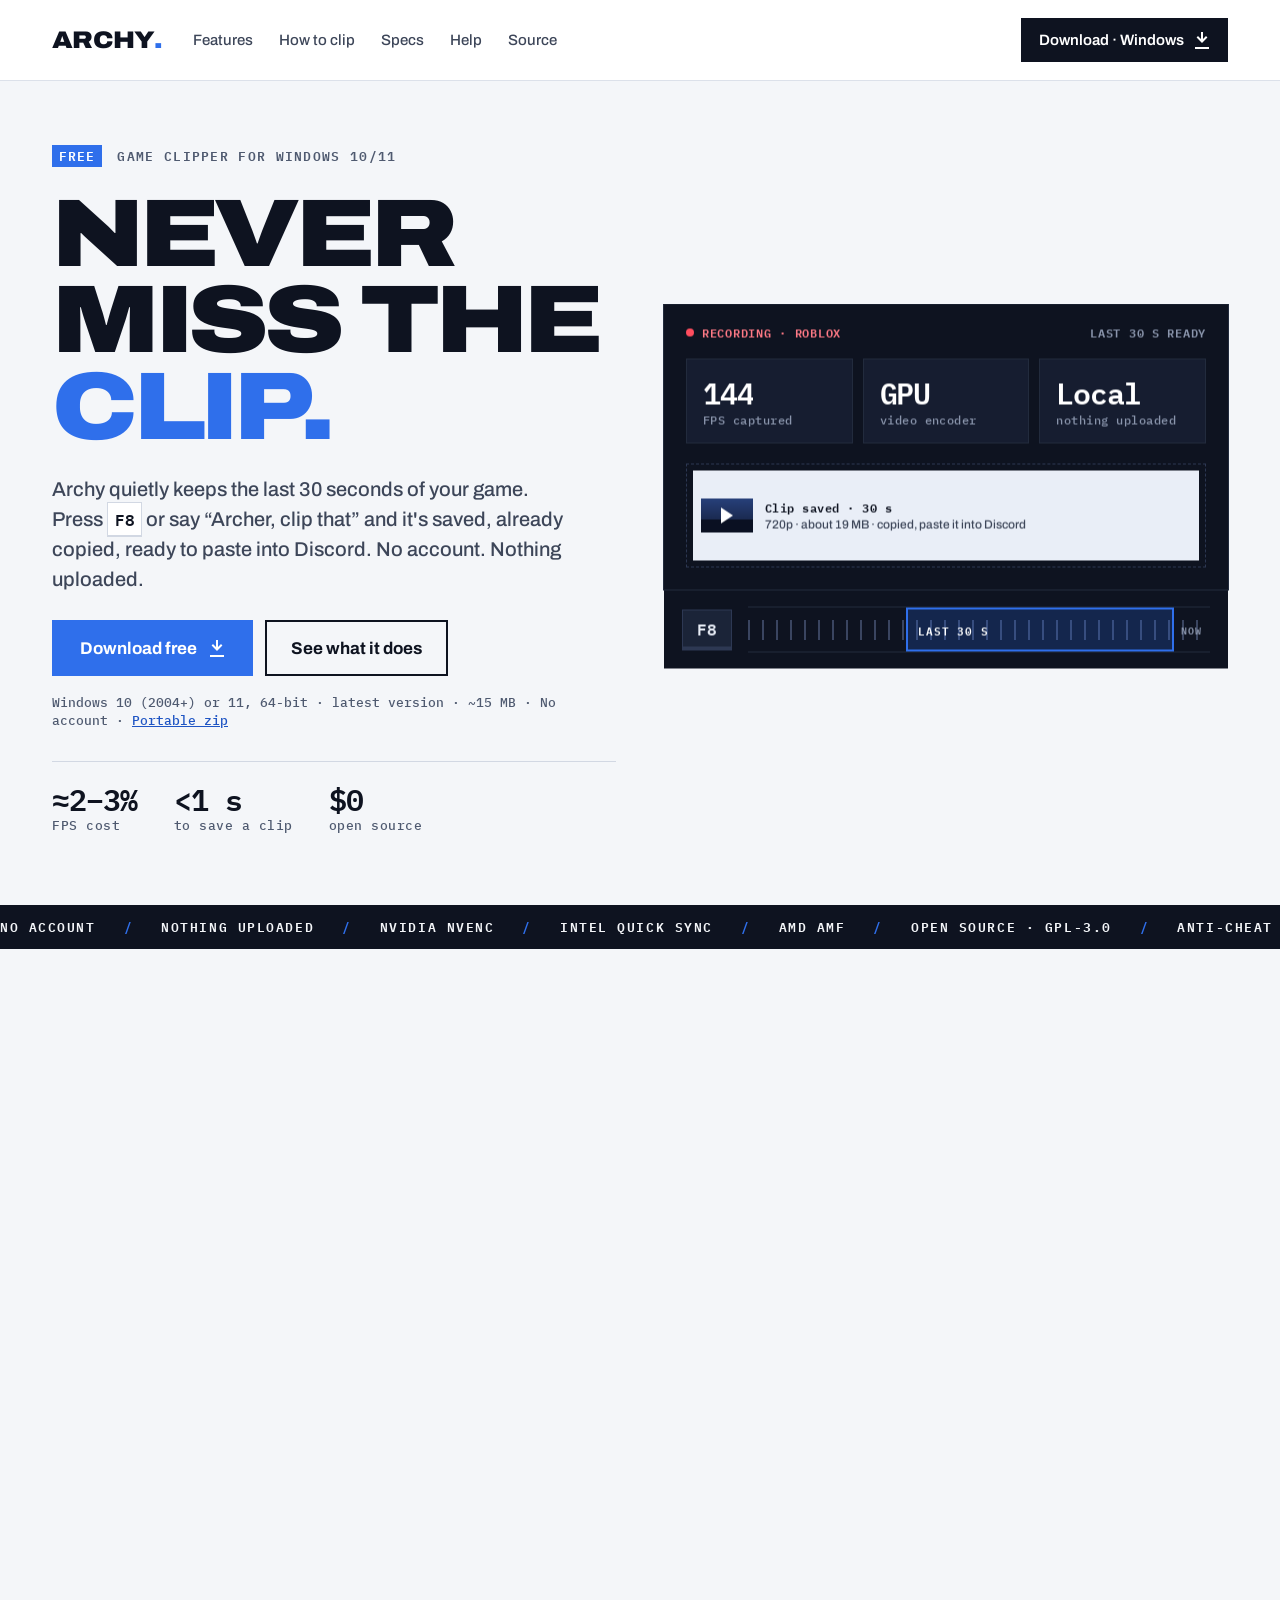
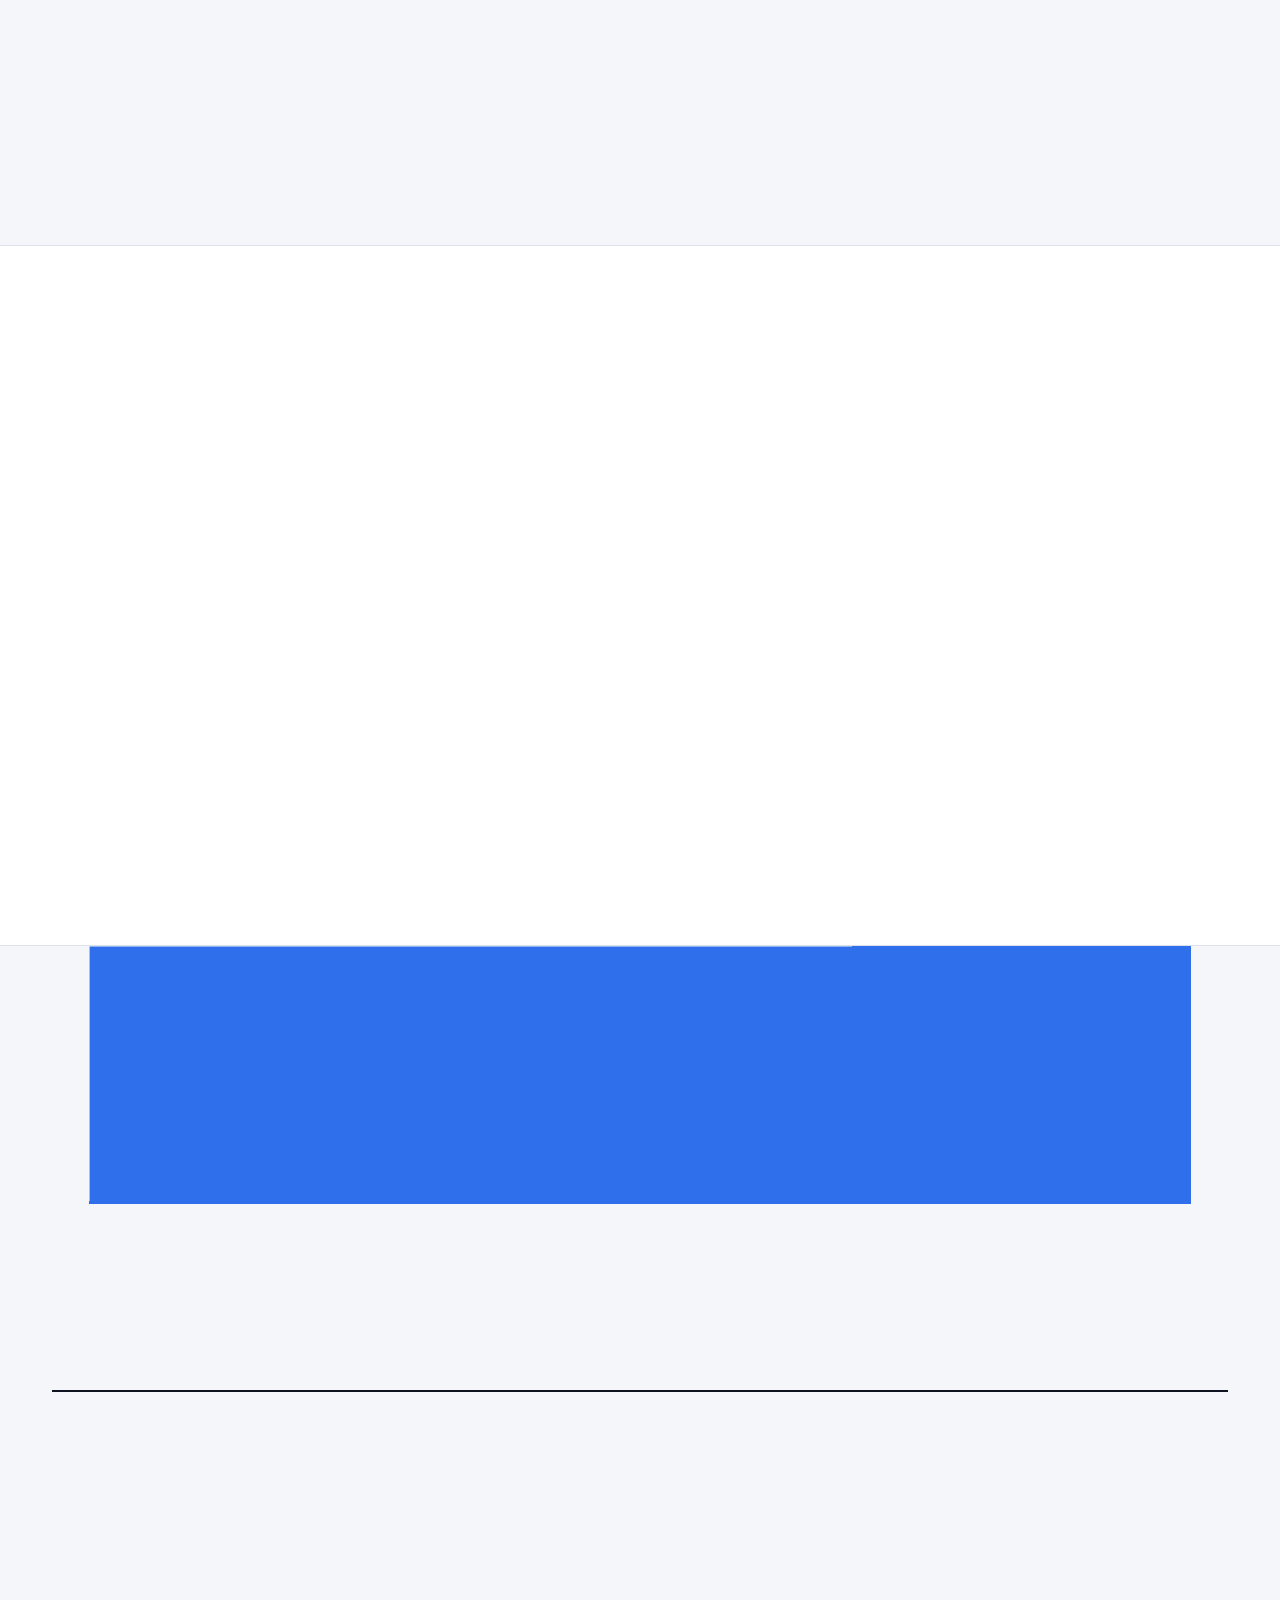
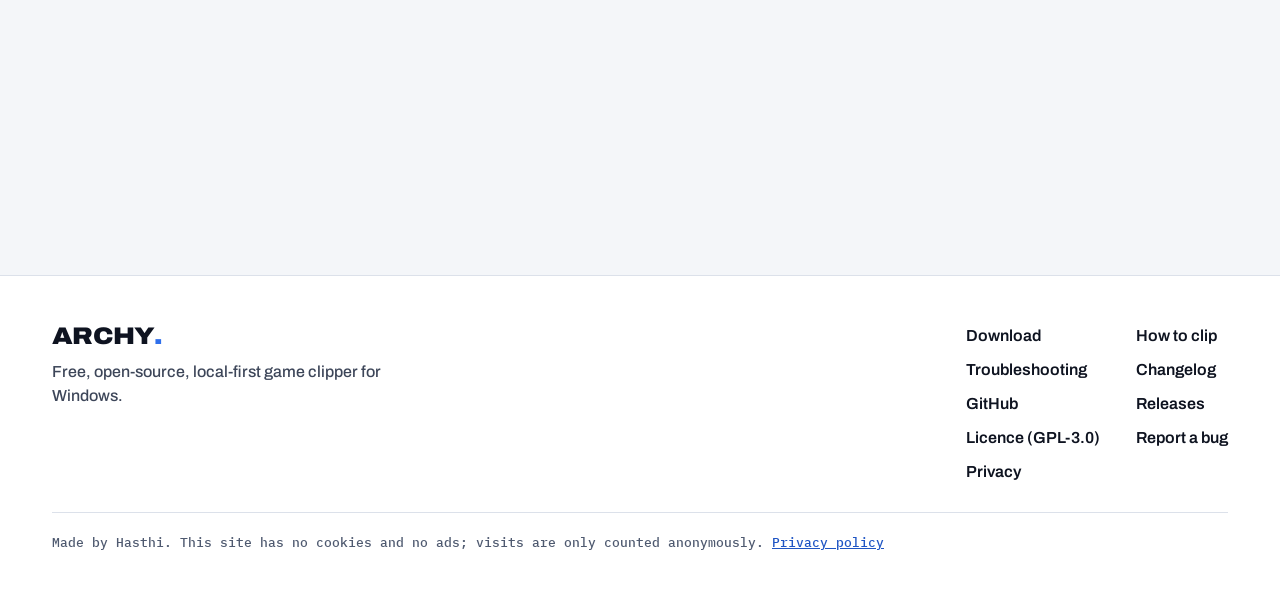
==== commit 8f41954b: "Prepare for Vercel-only hosting: analytics snippet, CSP, privacy wording, root-relative 404" ====
--- a/index.html
+++ b/index.html
@@ -2,7 +2,7 @@
 <html lang="en">
 <head>
 <meta charset="utf-8">
-<meta http-equiv="Content-Security-Policy" content="default-src 'none'; script-src 'self' 'sha256-3IkavdtO5Mq+YGf5caNuCgR/ZKGwYqYKxG7Av58xLno='; style-src 'self'; font-src 'self'; img-src 'self'; media-src 'self'; connect-src https://api.github.com; base-uri 'none'; form-action 'none'">
+<meta http-equiv="Content-Security-Policy" content="default-src 'none'; script-src 'self' 'sha256-3IkavdtO5Mq+YGf5caNuCgR/ZKGwYqYKxG7Av58xLno='; style-src 'self'; font-src 'self'; img-src 'self'; media-src 'self'; connect-src 'self' https://api.github.com; base-uri 'none'; form-action 'none'">
 <meta name="referrer" content="strict-origin-when-cross-origin">
 <meta name="viewport" content="width=device-width, initial-scale=1">
 <title>Archy: free game clipper for Windows. Never miss the clip.</title>
@@ -22,7 +22,7 @@
 <meta property="og:image" content="https://hasthij.github.io/archy-site/og.png">
 <meta property="og:image:width" content="1200">
 <meta property="og:image:height" content="630">
-<meta property="og:image:alt" content="ARCHY. Zero frames lost. Free game clipper for Windows.">
+<meta property="og:image:alt" content="ARCHY. Never miss the clip. Free game clipper for Windows.">
 <meta name="twitter:card" content="summary_large_image">
 <meta name="robots" content="index, follow">
 <link rel="preload" href="fonts/archivo-latin-var.woff2" as="font" type="font/woff2" crossorigin>
@@ -347,7 +347,7 @@
       <li><a href="https://github.com/hasthij/Archy/issues">Report a bug</a></li>
       <li><a href="privacy.html">Privacy</a></li>
     </ul>
-    <p class="site-footer__small">Made by Hasthi. This site has no cookies and no trackers either. <a href="privacy.html">Privacy policy</a></p>
+    <p class="site-footer__small">Made by Hasthi. This site has no cookies and no ads; visits are only counted anonymously. <a href="privacy.html">Privacy policy</a></p>
   </div>
 </footer>
 
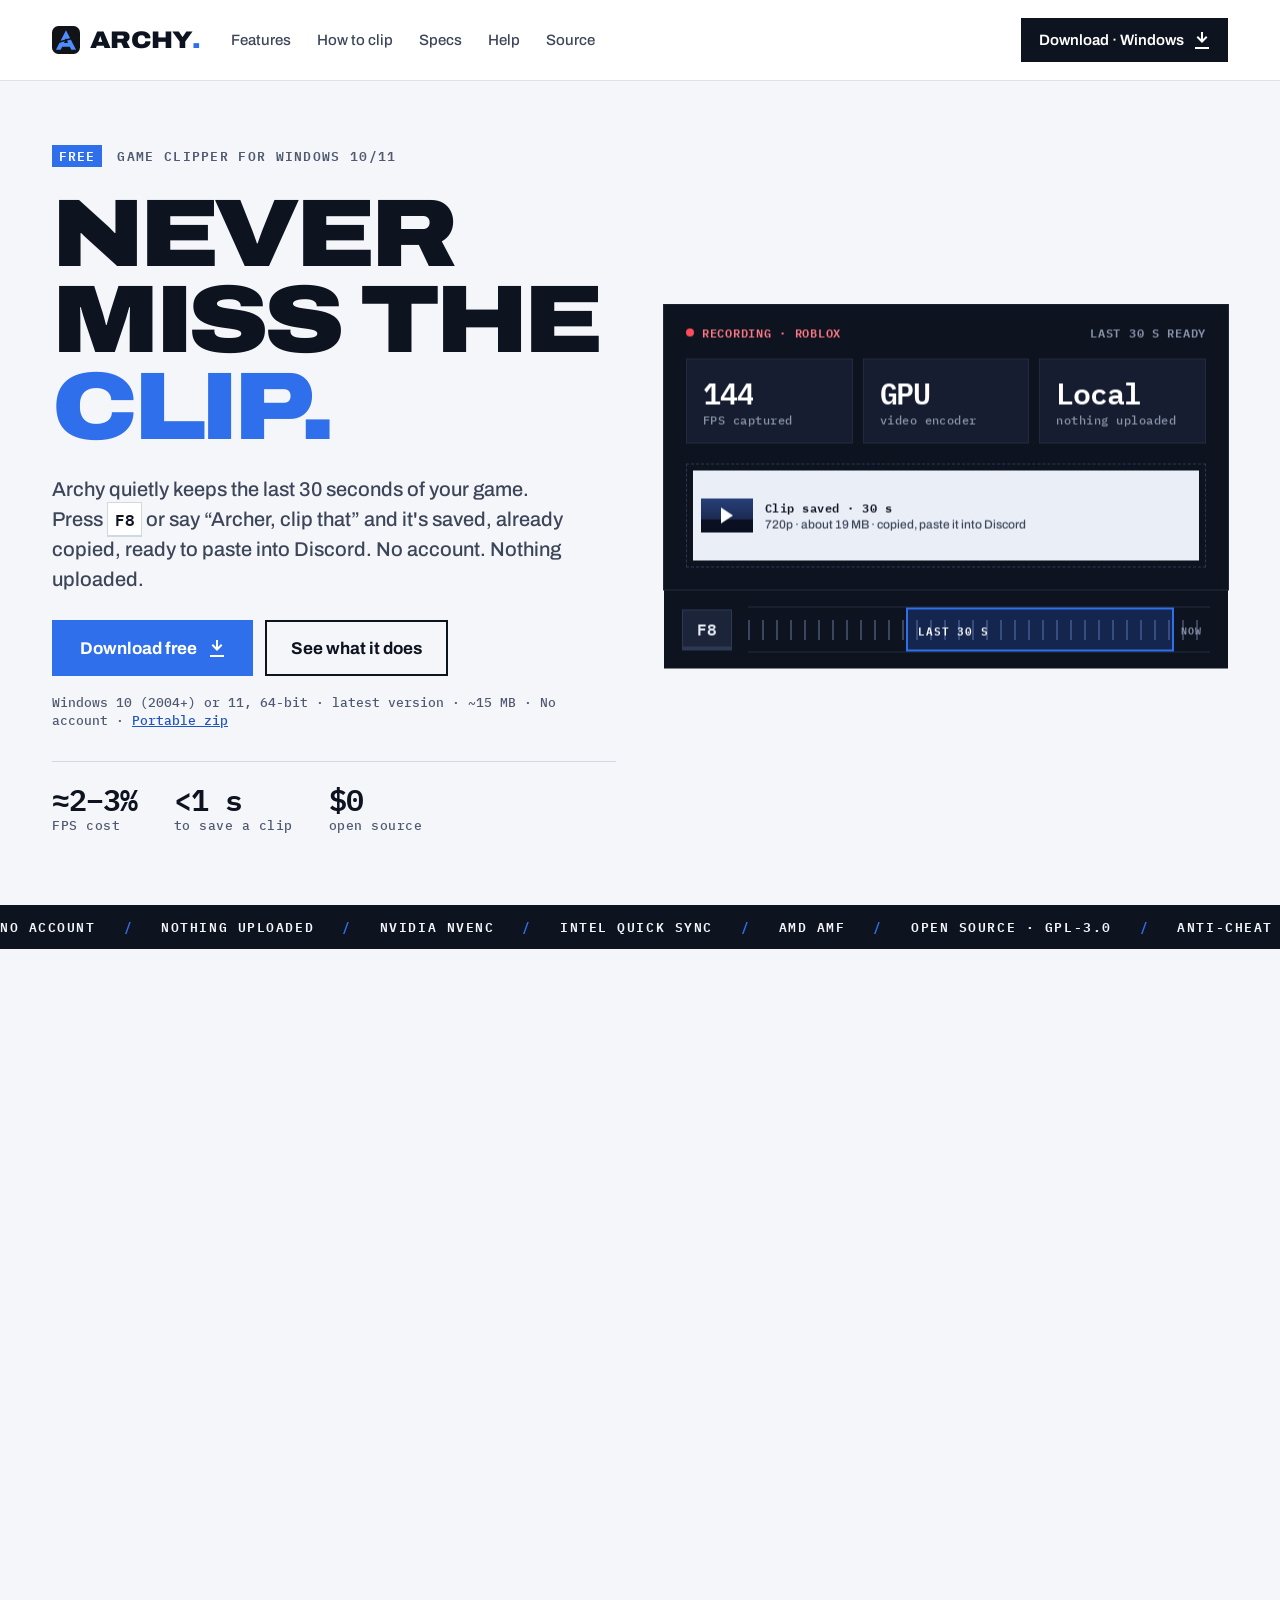
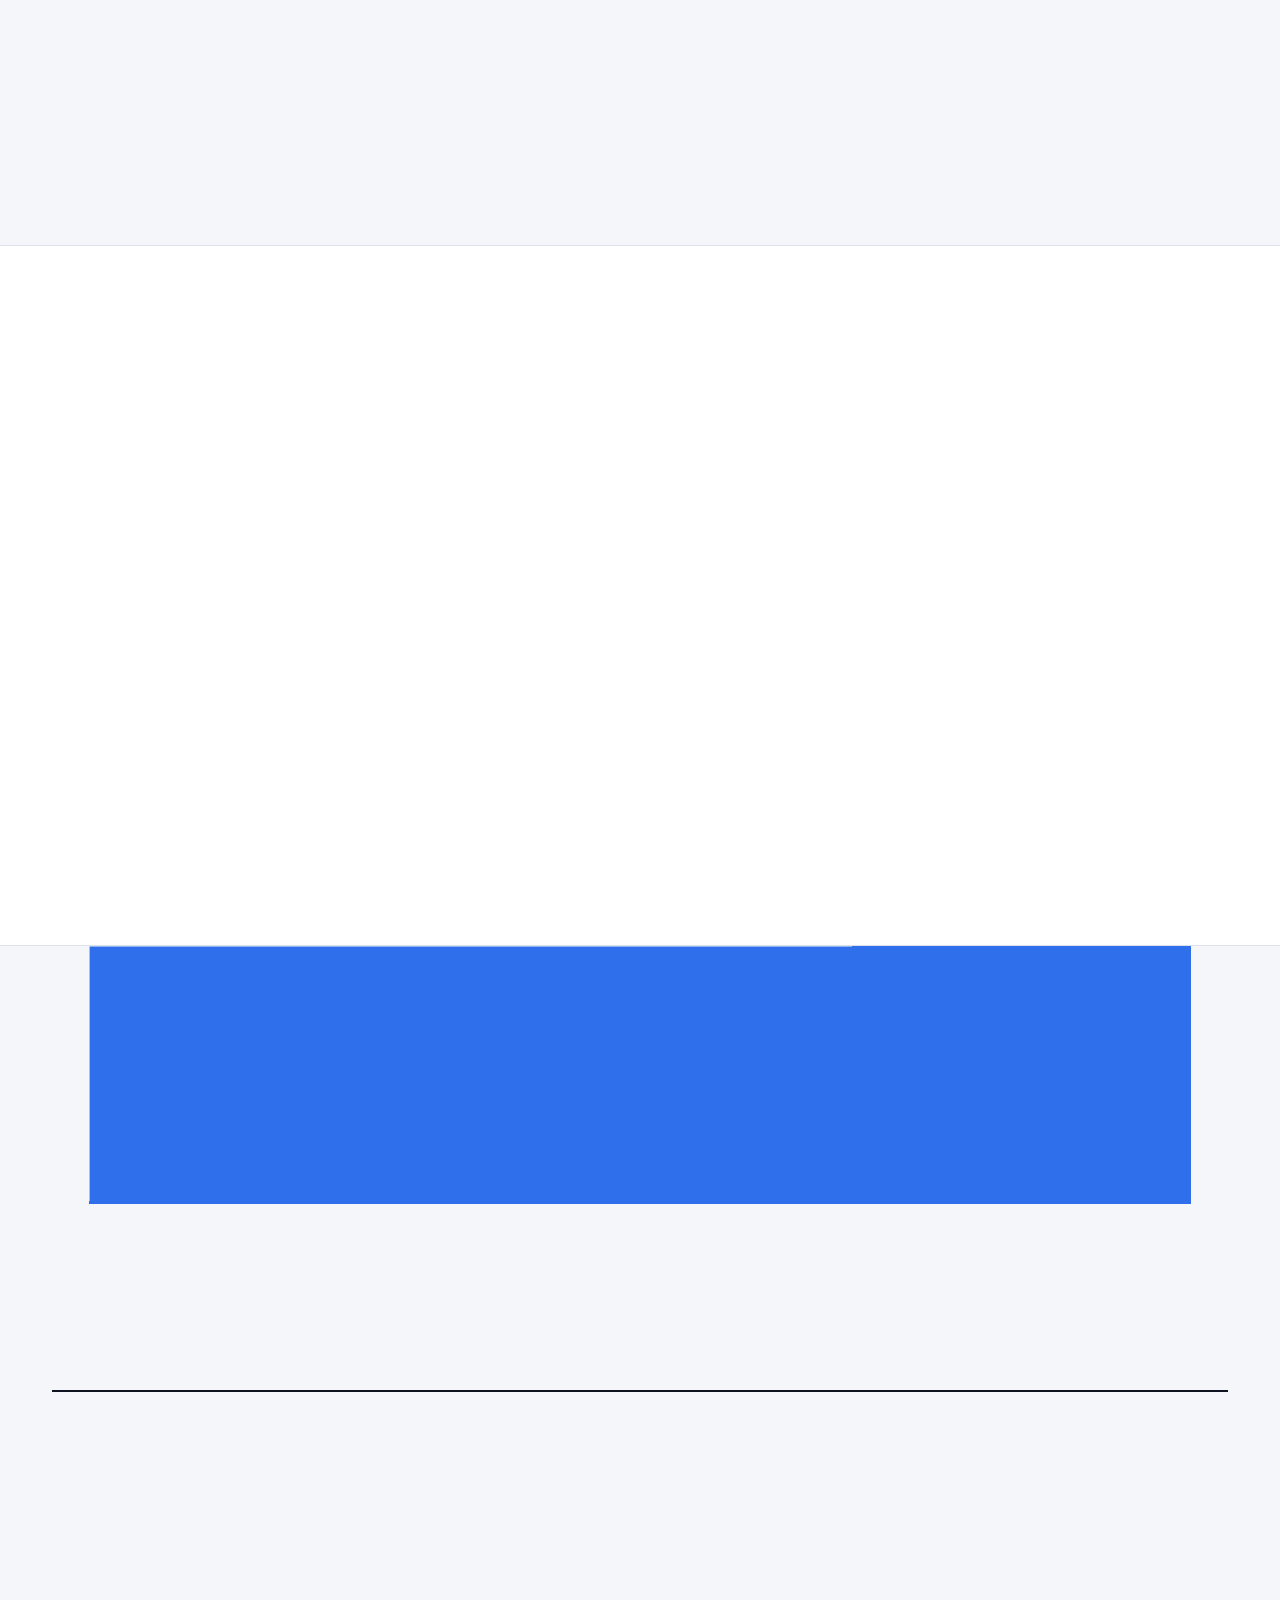
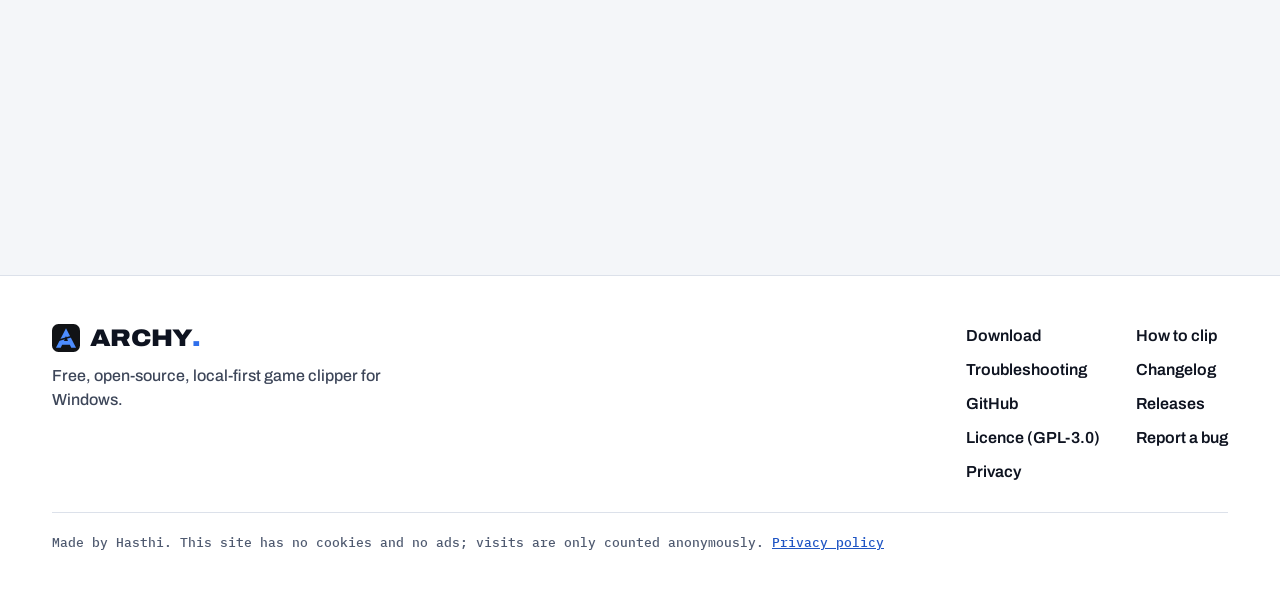
==== commit f0a6860a: "Replace icon with the Sliced A; add logo to wordmark; add brand assets" ====
--- a/index.html
+++ b/index.html
@@ -2,24 +2,25 @@
 <html lang="en">
 <head>
 <meta charset="utf-8">
-<meta http-equiv="Content-Security-Policy" content="default-src 'none'; script-src 'self' 'sha256-3IkavdtO5Mq+YGf5caNuCgR/ZKGwYqYKxG7Av58xLno='; style-src 'self'; font-src 'self'; img-src 'self'; media-src 'self'; connect-src 'self' https://api.github.com; base-uri 'none'; form-action 'none'">
+<meta http-equiv="Content-Security-Policy" content="default-src 'none'; script-src 'self' 'sha256-2uhkuRT/laCbLWGMi0P46yr+r/Eg3OlElpA2oxyLwQk='; style-src 'self'; font-src 'self'; img-src 'self'; media-src 'self'; connect-src 'self' https://api.github.com; base-uri 'none'; form-action 'none'">
 <meta name="referrer" content="strict-origin-when-cross-origin">
 <meta name="viewport" content="width=device-width, initial-scale=1">
 <title>Archy: free game clipper for Windows. Never miss the clip.</title>
 <meta name="description" content="Archy keeps the last 30 seconds of your game ready to save. Press F8 or say “Archer, clip that”. Free and open source, no account, nothing uploaded, about 2–3% FPS cost.">
-<link rel="canonical" href="https://hasthij.github.io/archy-site/">
+<link rel="canonical" href="https://archy-site-eta.vercel.app/">
 <meta name="color-scheme" content="light dark">
 <meta name="theme-color" content="#FFFFFF" media="(prefers-color-scheme: light)">
 <meta name="theme-color" content="#0E1320" media="(prefers-color-scheme: dark)">
-<link rel="icon" href="favicon.ico" sizes="any">
-<link rel="icon" href="icon.png" type="image/png">
-<link rel="apple-touch-icon" href="icon.png">
+<link rel="icon" href="favicon.ico?v=2" sizes="any">
+<link rel="icon" href="brand/archy-icon.svg?v=2" type="image/svg+xml">
+<link rel="icon" href="icon.png?v=2" type="image/png">
+<link rel="apple-touch-icon" href="brand/archy-icon-512.png?v=2">
 <meta property="og:type" content="website">
 <meta property="og:site_name" content="Archy">
 <meta property="og:title" content="Archy: never miss the clip">
 <meta property="og:description" content="Free, open-source game clipper for Windows. Press F8 to save the last 30 seconds. No account, no uploads.">
-<meta property="og:url" content="https://hasthij.github.io/archy-site/">
-<meta property="og:image" content="https://hasthij.github.io/archy-site/og.png">
+<meta property="og:url" content="https://archy-site-eta.vercel.app/">
+<meta property="og:image" content="https://archy-site-eta.vercel.app/og.png">
 <meta property="og:image:width" content="1200">
 <meta property="og:image:height" content="630">
 <meta property="og:image:alt" content="ARCHY. Never miss the clip. Free game clipper for Windows.">
@@ -28,7 +29,7 @@
 <link rel="preload" href="fonts/archivo-latin-var.woff2" as="font" type="font/woff2" crossorigin>
 <link rel="preload" href="fonts/ibm-plex-mono-latin-600.woff2" as="font" type="font/woff2" crossorigin>
 <link rel="stylesheet" href="styles.css">
-<script type="application/ld+json">{"@context":"https://schema.org","@type":"SoftwareApplication","name":"Archy","description":"Free, open-source, local-first game clipper for Windows. Press F8 or say a phrase to save the last 30 seconds of gameplay, encoded on the graphics chip's own video engine.","applicationCategory":"MultimediaApplication","operatingSystem":"Windows 10 version 2004 or newer, 64-bit","url":"https://hasthij.github.io/archy-site/","downloadUrl":"https://github.com/hasthij/Archy/releases/latest/download/Archy-Setup.exe","fileSize":"15MB","license":"https://www.gnu.org/licenses/gpl-3.0.html","isAccessibleForFree":true,"offers":{"@type":"Offer","price":"0","priceCurrency":"USD"},"author":{"@type":"Person","name":"Hasthi"},"codeRepository":"https://github.com/hasthij/Archy","image":"https://hasthij.github.io/archy-site/og.png"}</script>
+<script type="application/ld+json">{"@context":"https://schema.org","@type":"SoftwareApplication","name":"Archy","description":"Free, open-source, local-first game clipper for Windows. Press F8 or say a phrase to save the last 30 seconds of gameplay, encoded on the graphics chip's own video engine.","applicationCategory":"MultimediaApplication","operatingSystem":"Windows 10 version 2004 or newer, 64-bit","url":"https://archy-site-eta.vercel.app/","downloadUrl":"https://github.com/hasthij/Archy/releases/latest/download/Archy-Setup.exe","fileSize":"15MB","license":"https://www.gnu.org/licenses/gpl-3.0.html","isAccessibleForFree":true,"offers":{"@type":"Offer","price":"0","priceCurrency":"USD"},"author":{"@type":"Person","name":"Hasthi"},"codeRepository":"https://github.com/hasthij/Archy","image":"https://archy-site-eta.vercel.app/og.png"}</script>
 <script src="main.js" defer></script>
 </head>
 <body>
@@ -36,7 +37,7 @@
 
 <header class="site-header">
   <div class="wrap site-header__inner">
-    <a class="wordmark" href="#top" aria-label="Archy, back to top">ARCHY<span class="wordmark__dot">.</span></a>
+    <a class="wordmark" href="#top" aria-label="Archy, back to top"><img class="wordmark__icon" src="brand/archy-icon.svg?v=2" alt="" width="28" height="28">ARCHY<span class="wordmark__dot">.</span></a>
     <nav class="site-nav" aria-label="Main">
       <a href="#features">Features</a>
       <a href="how-to.html">How to clip</a>
@@ -333,7 +334,7 @@
 <footer class="site-footer">
   <div class="wrap site-footer__inner">
     <div class="site-footer__brand">
-      <a class="wordmark" href="#top" aria-label="Archy, back to top">ARCHY<span class="wordmark__dot">.</span></a>
+      <a class="wordmark" href="#top" aria-label="Archy, back to top"><img class="wordmark__icon" src="brand/archy-icon.svg?v=2" alt="" width="28" height="28">ARCHY<span class="wordmark__dot">.</span></a>
       <p>Free, open-source, local-first game clipper for Windows.</p>
     </div>
     <ul class="site-footer__links">
--- a/styles.css
+++ b/styles.css
@@ -234,6 +234,7 @@
   color: var(--ink);
   text-decoration: none;
 }
+.wordmark__icon { width: 28px; height: 28px; vertical-align: -6px; margin-right: 10px; }
 .wordmark:hover { color: var(--ink); }
 .wordmark__dot { color: var(--accent); display: inline-block; transition: transform .4s var(--ease-out); }
 .wordmark:hover .wordmark__dot { transform: translateY(-3px); }
